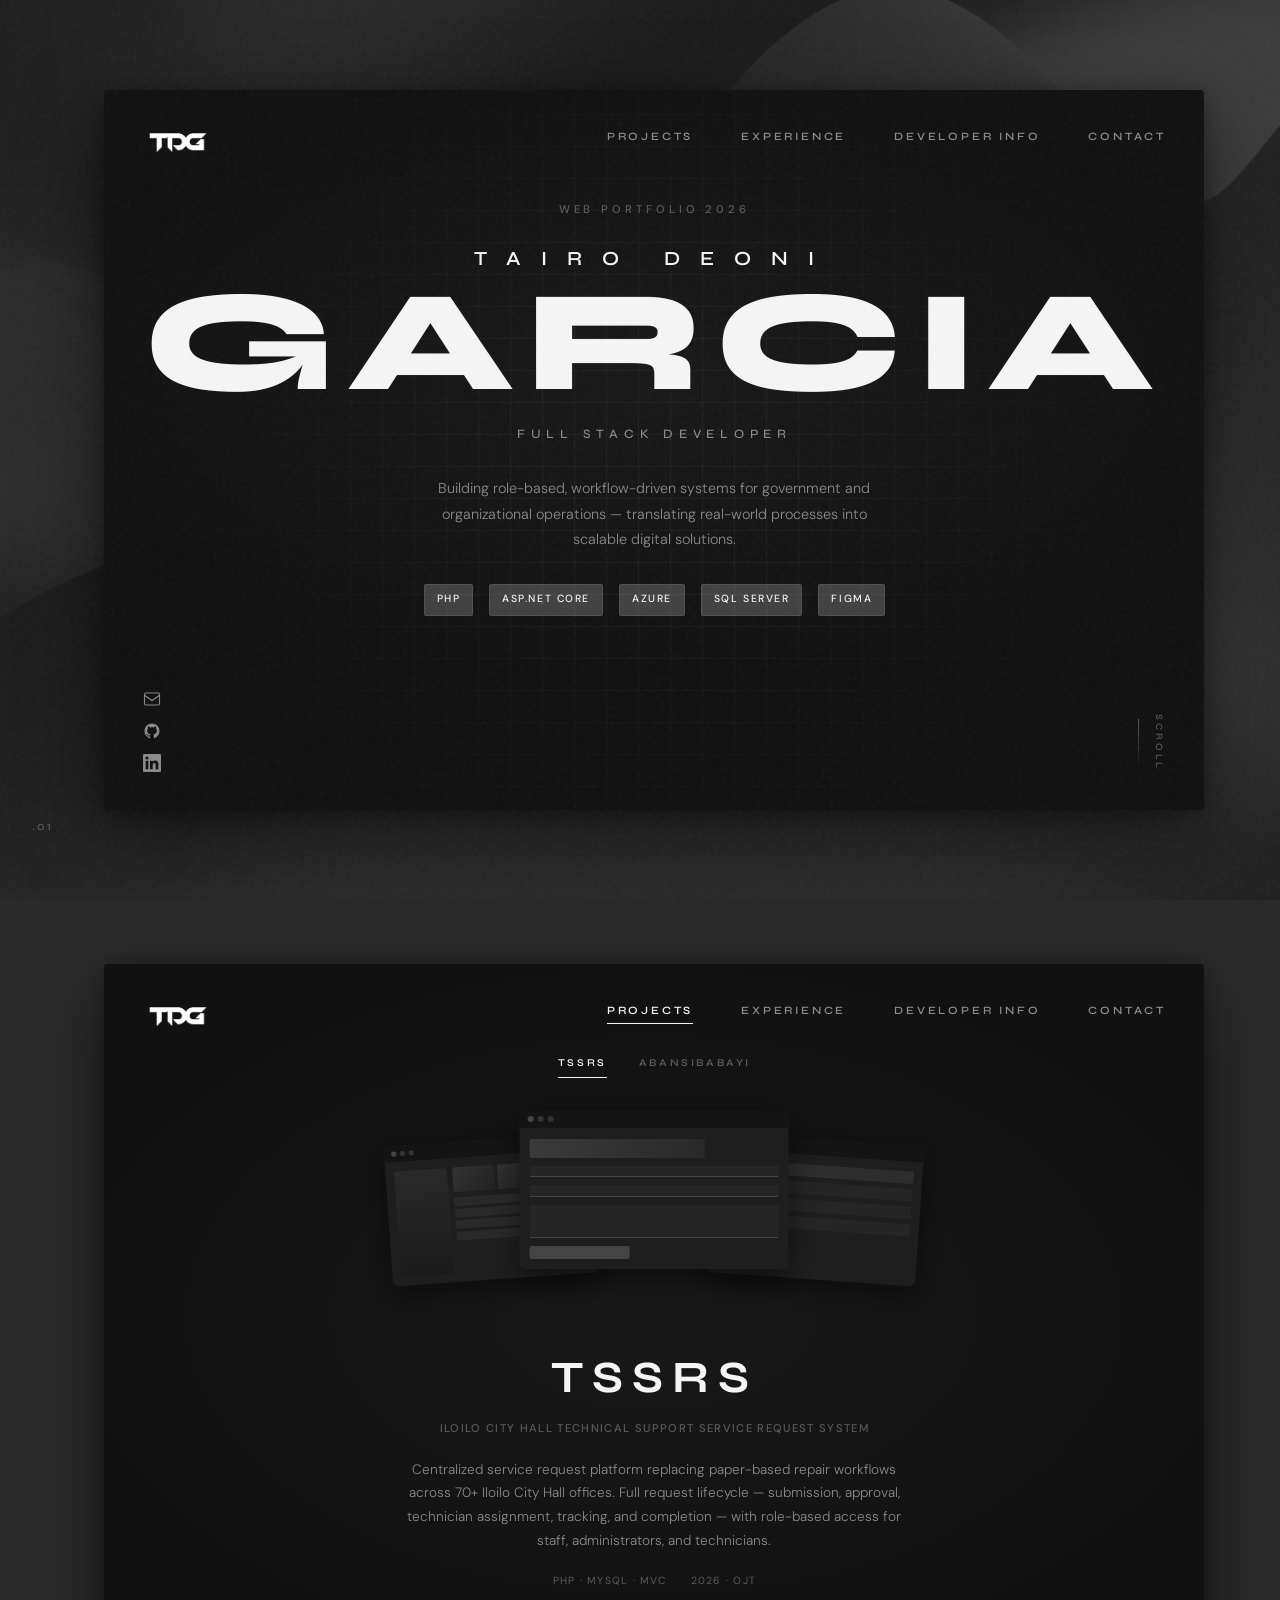
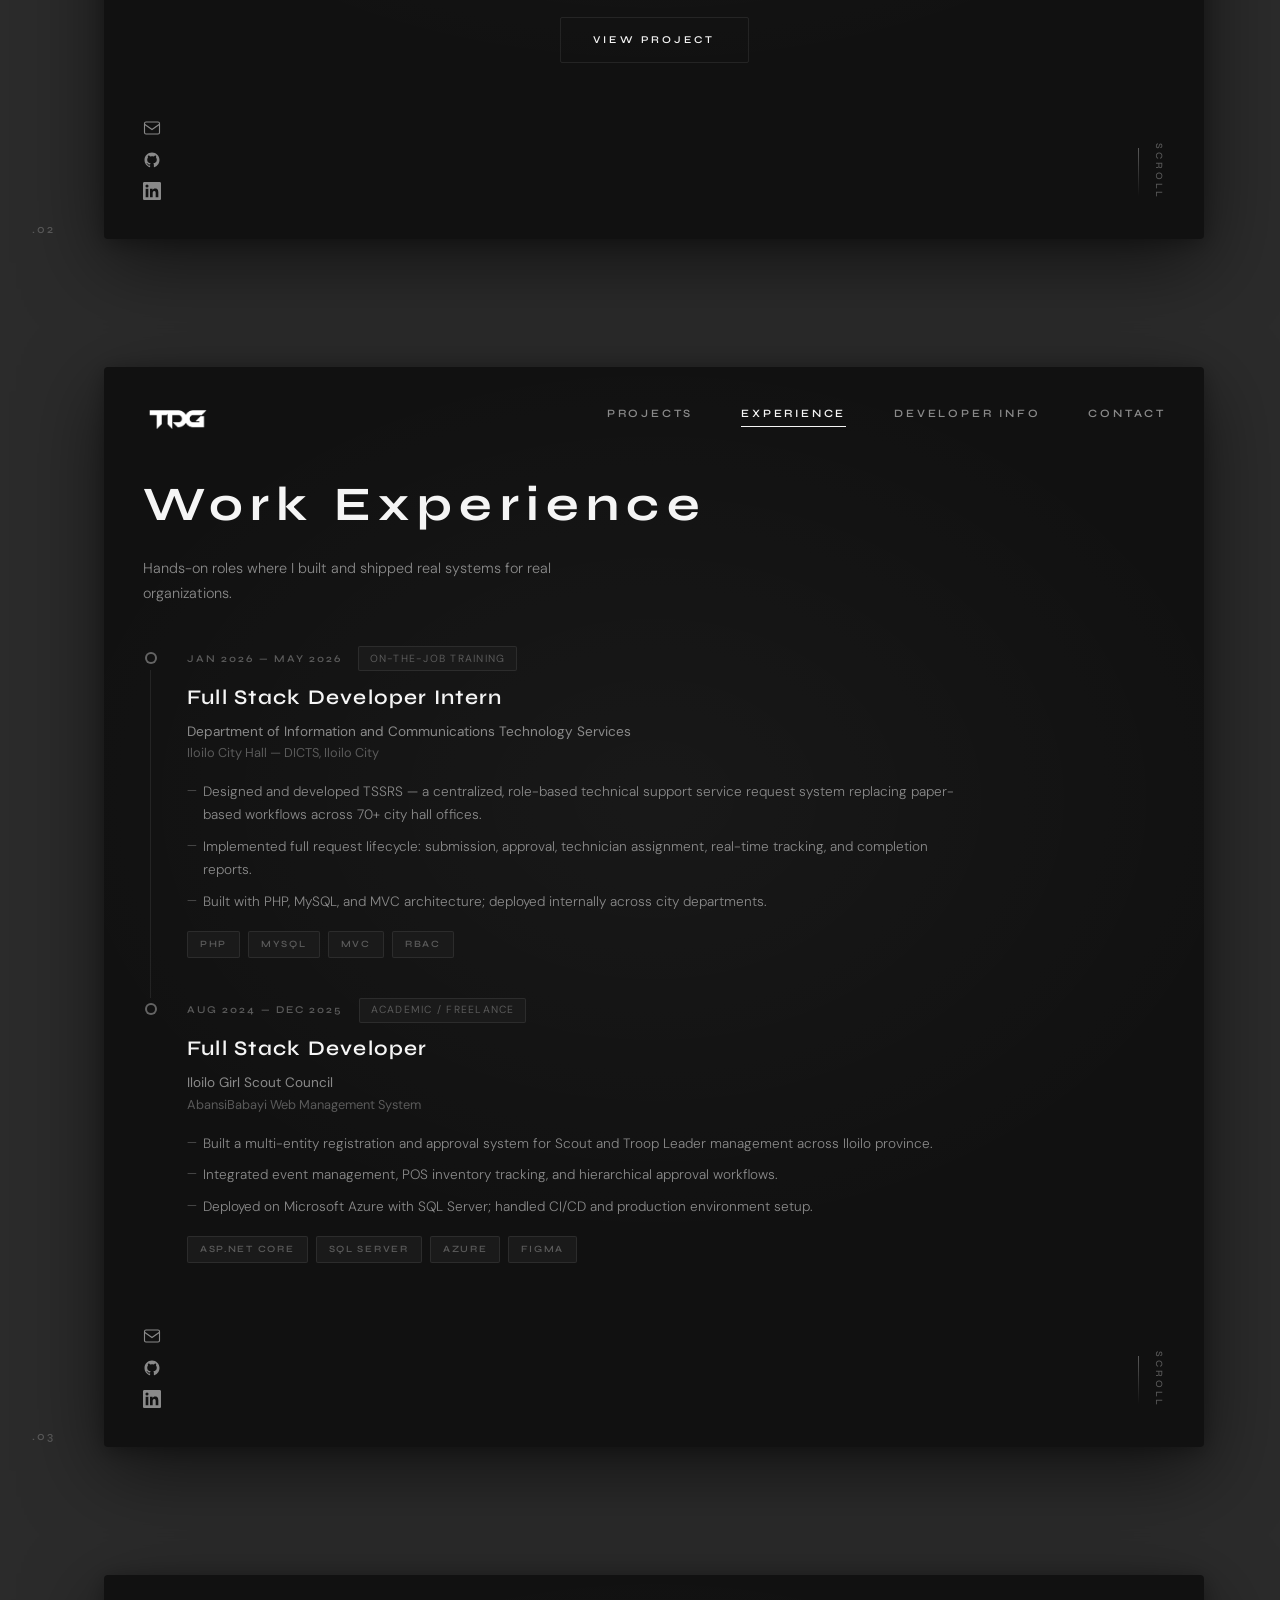
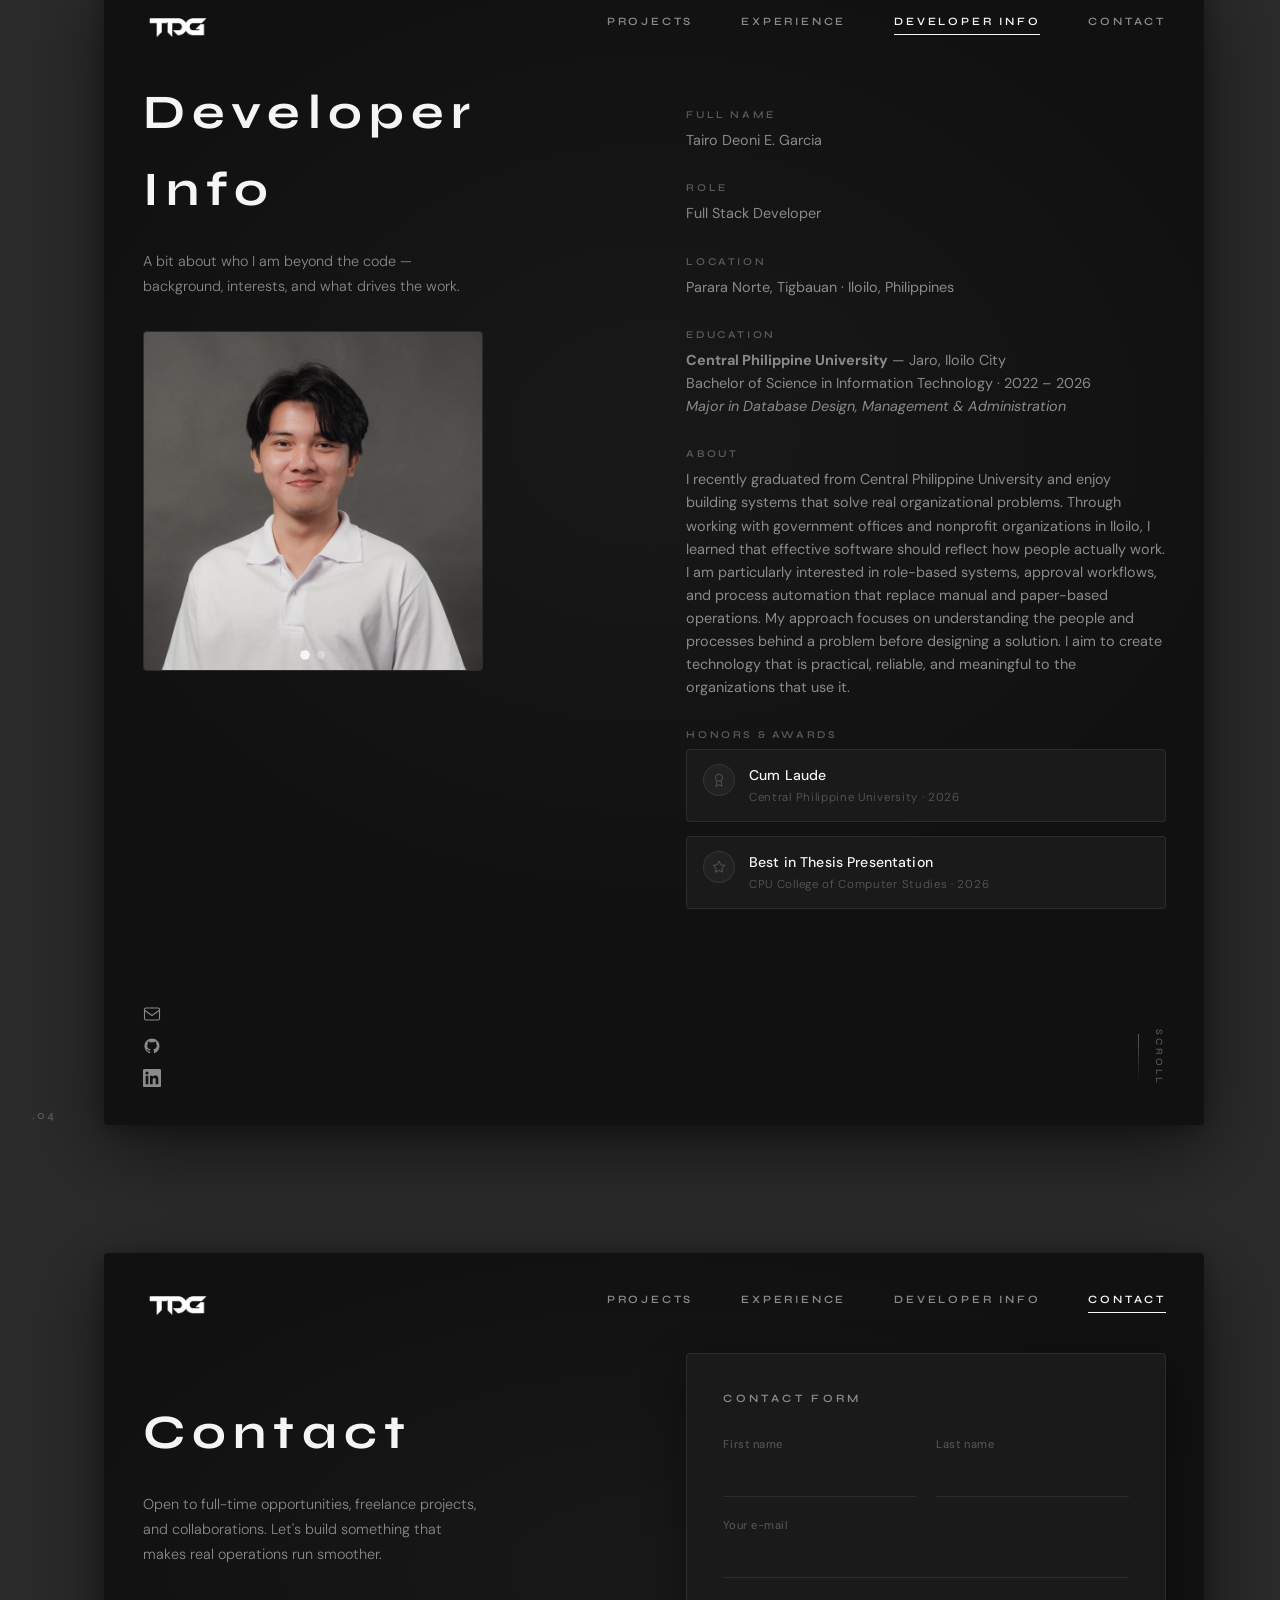
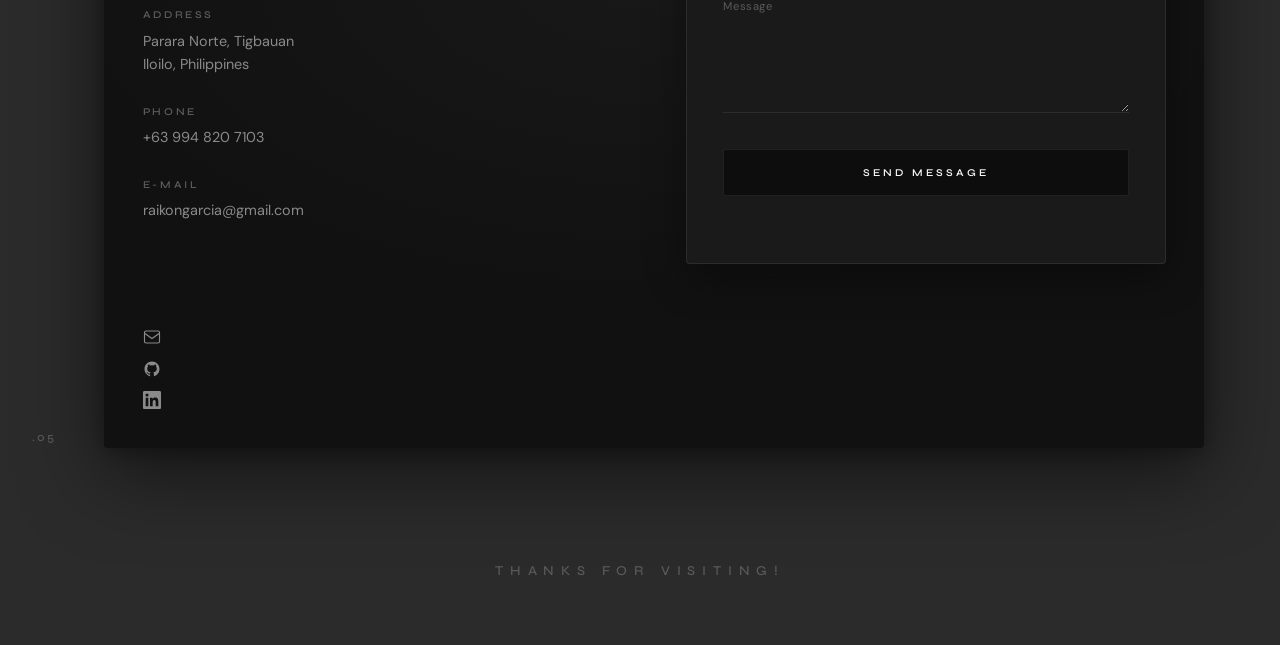
==== index.html @ ec1ca8a7 "Update 2" ====
<!DOCTYPE html>
<html lang="en">

<head>
  <meta charset="UTF-8">
  <meta name="viewport" content="width=device-width, initial-scale=1.0">
  <meta name="description"
    content="Tairo Deoni E. Garcia — Junior Full Stack Developer specializing in workflow-driven systems for government and organizational operations.">
  <title>Tairo Garcia — Web Portfolio</title>
  <link rel="preconnect" href="https://fonts.googleapis.com">
  <link rel="preconnect" href="https://fonts.gstatic.com" crossorigin>
  <link
    href="https://fonts.googleapis.com/css2?family=DM+Sans:ital,opsz,wght@0,9..40,300;0,9..40,400;0,9..40,500;1,9..40,400&family=Syne:wght@400;500;600;700;800&display=swap"
    rel="stylesheet">
  <link rel="stylesheet" href="css/style.css">
</head>

<body>
  <canvas style="
      --gradient-color-1:#1a1a1a;
      --gradient-color-2:#1e1e1e;
      --gradient-color-3:#2b2b2b;
      --gradient-color-4:#3c3c3c;
    " id="gradient-canvas" data-transition-in>
  </canvas>

  <div class="page-grain" aria-hidden="true"></div>

  <!-- Section .01 — Hero -->
  <section class="section-wrapper" id="hero" data-section="01">
    <span class="section-index">.01</span>
    <div class="card-panel">
      <header class="panel-header">
        <a href="#hero" class="logo" aria-label="Tairo Garcia home">
          <span class="logo-line"><img src="img/logo1.png" alt="TDG" /></span>
        </a>
        <nav class="panel-nav" aria-label="Primary">
          <a href="#projects">Projects</a>
          <a href="#experience">Experience</a>
          <a href="#developer-info">Developer Info</a>
          <a href="#contact">Contact</a>
        </nav>
      </header>

      <div class="hero-content">
        <p class="hero-eyebrow">Web Portfolio 2026</p>
        <span class="logo-line"> Tairo Deoni</span>
        <h1 class="hero-title">GARCIA</h1>
        <p class="hero-subtitle">Full Stack Developer</p>
        <p class="hero-description">
          Building role-based, workflow-driven systems for government and organizational operations —
          translating real-world processes into scalable digital solutions.
        </p>
        <div class="hero-skills" aria-label="Core technologies">
          <span>PHP</span>
          <span>ASP.NET Core</span>
          <span>Azure</span>
          <span>SQL Server</span>
          <span>Figma</span>
        </div>
      </div>

      <footer class="panel-footer">
        <div class="social-links" aria-label="Social links">
          <a href="mailto:raikongarcia@gmail.com" aria-label="Email">
            <svg viewBox="0 0 24 24" fill="none" stroke="currentColor" stroke-width="1.5">
              <rect x="2" y="4" width="20" height="16" rx="2" />
              <path d="M2 7l10 7 10-7" />
            </svg>
          </a>
          <a href="https://github.com" target="_blank" rel="noopener noreferrer" aria-label="GitHub">
            <svg viewBox="0 0 24 24" fill="currentColor">
              <path
                d="M12 2C6.477 2 2 6.484 2 12.021c0 4.428 2.865 8.184 6.839 9.504.5.092.682-.217.682-.483 0-.237-.008-.868-.013-1.703-2.782.605-3.369-1.343-3.369-1.343-.454-1.158-1.11-1.466-1.11-1.466-.908-.62.069-.608.069-.608 1.003.07 1.531 1.032 1.531 1.032.892 1.53 2.341 1.088 2.91.832.092-.647.35-1.088.636-1.338-2.22-.253-4.555-1.113-4.555-4.951 0-1.093.39-1.988 1.029-2.688-.103-.253-.446-1.272.098-2.65 0 0 .84-.27 2.75 1.026A9.564 9.564 0 0112 6.844c.85.004 1.705.115 2.504.337 1.909-1.296 2.747-1.027 2.747-1.027.546 1.379.202 2.398.1 2.651.64.7 1.028 1.595 1.028 2.688 0 3.848-2.339 4.695-4.566 4.943.359.309.678.92.678 1.855 0 1.338-.012 2.419-.012 2.747 0 .268.18.58.688.482A10.019 10.019 0 0022 12.021C22 6.484 17.522 2 12 2z" />
            </svg>
          </a>
          <a href="https://linkedin.com" target="_blank" rel="noopener noreferrer" aria-label="LinkedIn">
            <svg viewBox="0 0 24 24" fill="currentColor">
              <path
                d="M20.447 20.452h-3.554v-5.569c0-1.328-.027-3.037-1.852-3.037-1.853 0-2.136 1.445-2.136 2.939v5.667H9.351V9h3.414v1.561h.046c.477-.9 1.637-1.85 3.37-1.85 3.601 0 4.267 2.37 4.267 5.455v6.286zM5.337 7.433a2.062 2.062 0 01-2.063-2.065 2.064 2.064 0 114.127 0 2.065 2.065 0 01-2.063 2.065zm1.782 13.019H3.555V9h3.564v11.452zM22.225 0H1.771C.792 0 0 .774 0 1.729v20.542C0 23.227.792 24 1.771 24h20.451C23.2 24 24 23.227 24 22.271V1.729C24 .774 23.2 0 22.222 0h.003z" />
            </svg>
          </a>
        </div>
        <a href="#projects" class="scroll-indicator" aria-label="Scroll to projects">
          <span class="scroll-line"></span>
          <span class="scroll-text">Scroll</span>
        </a>
      </footer>
    </div>
  </section>

  <!-- Section .02 — Projects -->
  <section class="section-wrapper" id="projects" data-section="02">
    <span class="section-index">.02</span>
    <div class="card-panel">
      <header class="panel-header">
        <a href="#hero" class="logo" aria-label="Tairo Garcia home">
          <span class="logo-line"><img src="img/logo1.png" alt="TDG" /></span>
        </a>
        <nav class="panel-nav" aria-label="Primary">
          <a href="#projects" class="active">Projects</a>
          <a href="#experience">Experience</a>
          <a href="#developer-info">Developer Info</a>
          <a href="#contact">Contact</a>
        </nav>
      </header>

      <div class="projects-content">
        <div class="project-tabs" role="tablist" aria-label="Featured projects">
          <button class="project-tab active" role="tab" aria-selected="true" aria-controls="project-tssrs"
            id="tab-tssrs" data-project="tssrs">TSSRS</button>
          <button class="project-tab" role="tab" aria-selected="false" aria-controls="project-abansi" id="tab-abansi"
            data-project="abansi">AbansiBabayi</button>
        </div>

        <!-- TSSRS Project -->
        <article class="project-showcase active" id="project-tssrs" role="tabpanel" aria-labelledby="tab-tssrs">
          <div class="project-mockups" aria-hidden="true">
            <div class="mockup mockup--left">
              <div class="mockup-chrome">
                <span></span><span></span><span></span>
              </div>
              <div class="mockup-body mockup-dashboard">
                <div class="mock-sidebar"></div>
                <div class="mock-main">
                  <div class="mock-stat-row">
                    <div class="mock-stat"></div>
                    <div class="mock-stat"></div>
                    <div class="mock-stat"></div>
                  </div>
                  <div class="mock-table">
                    <div class="mock-row"></div>
                    <div class="mock-row"></div>
                    <div class="mock-row"></div>
                    <div class="mock-row"></div>
                  </div>
                </div>
              </div>
            </div>
            <div class="mockup mockup--center">
              <div class="mockup-chrome">
                <span></span><span></span><span></span>
              </div>
              <div class="mockup-body mockup-form">
                <div class="mock-form-header"></div>
                <div class="mock-form-field"></div>
                <div class="mock-form-field"></div>
                <div class="mock-form-field wide"></div>
                <div class="mock-form-btn"></div>
              </div>
            </div>
            <div class="mockup mockup--right">
              <div class="mockup-chrome">
                <span></span><span></span><span></span>
              </div>
              <div class="mockup-body mockup-tracker">
                <div class="mock-track-item active"></div>
                <div class="mock-track-item"></div>
                <div class="mock-track-item"></div>
                <div class="mock-track-item"></div>
              </div>
            </div>
          </div>

          <h2 class="project-title">TSSRS</h2>
          <p class="project-tagline">Iloilo City Hall Technical Support Service Request System</p>
          <p class="project-description">
            Centralized service request platform replacing paper-based repair workflows across 70+ Iloilo City Hall
            offices.
            Full request lifecycle — submission, approval, technician assignment, tracking, and completion —
            with role-based access for staff, administrators, and technicians.
          </p>
          <div class="project-meta">
            <span>PHP · MySQL · MVC</span>
            <span>2026 · OJT</span>
          </div>
          <a href="../TSSRS-Web-System-Native" class="btn-outline" target="_blank" rel="noopener noreferrer">View
            Project</a>
        </article>

        <!-- AbansiBabayi Project -->
        <article class="project-showcase" id="project-abansi" role="tabpanel" aria-labelledby="tab-abansi" hidden>
          <div class="project-mockups" aria-hidden="true">
            <div class="mockup mockup--left">
              <div class="mockup-chrome">
                <span></span><span></span><span></span>
              </div>
              <div class="mockup-body mockup-events">
                <div class="mock-event-card"></div>
                <div class="mock-event-card"></div>
                <div class="mock-event-card short"></div>
              </div>
            </div>
            <div class="mockup mockup--center">
              <div class="mockup-chrome">
                <span></span><span></span><span></span>
              </div>
              <div class="mockup-body mockup-pos">
                <div class="mock-pos-grid">
                  <div class="mock-pos-item"></div>
                  <div class="mock-pos-item"></div>
                  <div class="mock-pos-item"></div>
                  <div class="mock-pos-item"></div>
                </div>
                <div class="mock-pos-total"></div>
              </div>
            </div>
            <div class="mockup mockup--right">
              <div class="mockup-chrome">
                <span></span><span></span><span></span>
              </div>
              <div class="mockup-body mockup-members">
                <div class="mock-member"></div>
                <div class="mock-member"></div>
                <div class="mock-member"></div>
              </div>
            </div>
          </div>

          <h2 class="project-title">AbansiBabayi</h2>
          <p class="project-tagline">Web-Based Management System for Iloilo Girl Scout Council</p>
          <p class="project-description">
            Multi-entity registration and approval ecosystem for Scouts and Troop Leaders.
            Event management, POS inventory tracking, and hierarchical approval workflows —
            deployed on Microsoft Azure for organization-wide scale.
          </p>
          <div class="project-meta">
            <span>ASP.NET Core · SQL Server · Azure</span>
            <span>2025</span>
          </div>
          <button class="btn-outline" disabled title="Private deployment">View Project</button>
        </article>
      </div>

      <footer class="panel-footer">
        <div class="social-links" aria-label="Social links">
          <a href="mailto:raikongarcia@gmail.com" aria-label="Email">
            <svg viewBox="0 0 24 24" fill="none" stroke="currentColor" stroke-width="1.5">
              <rect x="2" y="4" width="20" height="16" rx="2" />
              <path d="M2 7l10 7 10-7" />
            </svg>
          </a>
          <a href="https://github.com" target="_blank" rel="noopener noreferrer" aria-label="GitHub">
            <svg viewBox="0 0 24 24" fill="currentColor">
              <path
                d="M12 2C6.477 2 2 6.484 2 12.021c0 4.428 2.865 8.184 6.839 9.504.5.092.682-.217.682-.483 0-.237-.008-.868-.013-1.703-2.782.605-3.369-1.343-3.369-1.343-.454-1.158-1.11-1.466-1.11-1.466-.908-.62.069-.608.069-.608 1.003.07 1.531 1.032 1.531 1.032.892 1.53 2.341 1.088 2.91.832.092-.647.35-1.088.636-1.338-2.22-.253-4.555-1.113-4.555-4.951 0-1.093.39-1.988 1.029-2.688-.103-.253-.446-1.272.098-2.65 0 0 .84-.27 2.75 1.026A9.564 9.564 0 0112 6.844c.85.004 1.705.115 2.504.337 1.909-1.296 2.747-1.027 2.747-1.027.546 1.379.202 2.398.1 2.651.64.7 1.028 1.595 1.028 2.688 0 3.848-2.339 4.695-4.566 4.943.359.309.678.92.678 1.855 0 1.338-.012 2.419-.012 2.747 0 .268.18.58.688.482A10.019 10.019 0 0022 12.021C22 6.484 17.522 2 12 2z" />
            </svg>
          </a>
          <a href="https://linkedin.com" target="_blank" rel="noopener noreferrer" aria-label="LinkedIn">
            <svg viewBox="0 0 24 24" fill="currentColor">
              <path
                d="M20.447 20.452h-3.554v-5.569c0-1.328-.027-3.037-1.852-3.037-1.853 0-2.136 1.445-2.136 2.939v5.667H9.351V9h3.414v1.561h.046c.477-.9 1.637-1.85 3.37-1.85 3.601 0 4.267 2.37 4.267 5.455v6.286zM5.337 7.433a2.062 2.062 0 01-2.063-2.065 2.064 2.064 0 114.127 0 2.065 2.065 0 01-2.063 2.065zm1.782 13.019H3.555V9h3.564v11.452zM22.225 0H1.771C.792 0 0 .774 0 1.729v20.542C0 23.227.792 24 1.771 24h20.451C23.2 24 24 23.227 24 22.271V1.729C24 .774 23.2 0 22.222 0h.003z" />
            </svg>
          </a>
        </div>
        <a href="#experience" class="scroll-indicator" aria-label="Scroll to experience">
          <span class="scroll-line"></span>
          <span class="scroll-text">Scroll</span>
        </a>
      </footer>
    </div>
  </section>

  <!-- Section .03 — Work Experience -->
  <section class="section-wrapper" id="experience" data-section="03">
    <span class="section-index">.03</span>
    <div class="card-panel card-panel--experience">
      <header class="panel-header">
        <a href="#hero" class="logo" aria-label="Tairo Garcia home">
          <span class="logo-line"><img src="img/logo1.png" alt="TDG" /></span>
        </a>
        <nav class="panel-nav" aria-label="Primary">
          <a href="#projects">Projects</a>
          <a href="#experience" class="active">Experience</a>
          <a href="#developer-info">Developer Info</a>
          <a href="#contact">Contact</a>
        </nav>
      </header>

      <div class="experience-content">
        <div class="experience-header">
          <h2 class="experience-heading">Work Experience</h2>
          <p class="experience-intro">
            Hands-on roles where I built and shipped real systems for real organizations.
          </p>
        </div>

        <ol class="experience-timeline">

          <li class="exp-item">
            <div class="exp-marker">
              <span class="exp-dot"></span>
              <span class="exp-line"></span>
            </div>
            <div class="exp-body">
              <div class="exp-meta">
                <span class="exp-period">Jan 2026 — May 2026</span>
                <span class="exp-type">On-the-Job Training</span>
              </div>
              <h3 class="exp-role">Full Stack Developer Intern</h3>
              <p class="exp-org">Department of Information and Communications Technology Services<br><em>Iloilo City
                  Hall — DICTS, Iloilo City</em></p>
              <ul class="exp-highlights">
                <li>Designed and developed TSSRS — a centralized, role-based technical support service request system
                  replacing paper-based workflows across 70+ city hall offices.</li>
                <li>Implemented full request lifecycle: submission, approval, technician assignment, real-time tracking,
                  and completion reports.</li>
                <li>Built with PHP, MySQL, and MVC architecture; deployed internally across city departments.</li>
              </ul>
              <div class="exp-tags">
                <span>PHP</span><span>MySQL</span><span>MVC</span><span>RBAC</span>
              </div>
            </div>
          </li>

          <li class="exp-item">
            <div class="exp-marker">
              <span class="exp-dot"></span>
            </div>
            <div class="exp-body">
              <div class="exp-meta">
                <span class="exp-period">Aug 2024 — Dec 2025</span>
                <span class="exp-type">Academic / Freelance</span>
              </div>
              <h3 class="exp-role">Full Stack Developer</h3>
              <p class="exp-org">Iloilo Girl Scout Council<br><em>AbansiBabayi Web Management System</em></p>
              <ul class="exp-highlights">
                <li>Built a multi-entity registration and approval system for Scout and Troop Leader management across
                  Iloilo province.</li>
                <li>Integrated event management, POS inventory tracking, and hierarchical approval workflows.</li>
                <li>Deployed on Microsoft Azure with SQL Server; handled CI/CD and production environment setup.</li>
              </ul>
              <div class="exp-tags">
                <span>ASP.NET Core</span><span>SQL Server</span><span>Azure</span><span>Figma</span>
              </div>
            </div>
          </li>

        </ol>
      </div>

      <footer class="panel-footer">
        <div class="social-links" aria-label="Social links">
          <a href="mailto:raikongarcia@gmail.com" aria-label="Email">
            <svg viewBox="0 0 24 24" fill="none" stroke="currentColor" stroke-width="1.5">
              <rect x="2" y="4" width="20" height="16" rx="2" />
              <path d="M2 7l10 7 10-7" />
            </svg>
          </a>
          <a href="https://github.com" target="_blank" rel="noopener noreferrer" aria-label="GitHub">
            <svg viewBox="0 0 24 24" fill="currentColor">
              <path
                d="M12 2C6.477 2 2 6.484 2 12.021c0 4.428 2.865 8.184 6.839 9.504.5.092.682-.217.682-.483 0-.237-.008-.868-.013-1.703-2.782.605-3.369-1.343-3.369-1.343-.454-1.158-1.11-1.466-1.11-1.466-.908-.62.069-.608.069-.608 1.003.07 1.531 1.032 1.531 1.032.892 1.53 2.341 1.088 2.91.832.092-.647.35-1.088.636-1.338-2.22-.253-4.555-1.113-4.555-4.951 0-1.093.39-1.988 1.029-2.688-.103-.253-.446-1.272.098-2.65 0 0 .84-.27 2.75 1.026A9.564 9.564 0 0112 6.844c.85.004 1.705.115 2.504.337 1.909-1.296 2.747-1.027 2.747-1.027.546 1.379.202 2.398.1 2.651.64.7 1.028 1.595 1.028 2.688 0 3.848-2.339 4.695-4.566 4.943.359.309.678.92.678 1.855 0 1.338-.012 2.419-.012 2.747 0 .268.18.58.688.482A10.019 10.019 0 0022 12.021C22 6.484 17.522 2 12 2z" />
            </svg>
          </a>
          <a href="https://linkedin.com" target="_blank" rel="noopener noreferrer" aria-label="LinkedIn">
            <svg viewBox="0 0 24 24" fill="currentColor">
              <path
                d="M20.447 20.452h-3.554v-5.569c0-1.328-.027-3.037-1.852-3.037-1.853 0-2.136 1.445-2.136 2.939v5.667H9.351V9h3.414v1.561h.046c.477-.9 1.637-1.85 3.37-1.85 3.601 0 4.267 2.37 4.267 5.455v6.286zM5.337 7.433a2.062 2.062 0 01-2.063-2.065 2.064 2.064 0 114.127 0 2.065 2.065 0 01-2.063 2.065zm1.782 13.019H3.555V9h3.564v11.452zM22.225 0H1.771C.792 0 0 .774 0 1.729v20.542C0 23.227.792 24 1.771 24h20.451C23.2 24 24 23.227 24 22.271V1.729C24 .774 23.2 0 22.222 0h.003z" />
            </svg>
          </a>
        </div>
        <a href="#developer-info" class="scroll-indicator" aria-label="Scroll to developer info">
          <span class="scroll-line"></span>
          <span class="scroll-text">Scroll</span>
        </a>
      </footer>
    </div>
  </section>

  <!-- Section .04 — Developer Info -->
  <section class="section-wrapper" id="developer-info" data-section="04">
    <span class="section-index">.04</span>
    <div class="card-panel card-panel--developer">
      <header class="panel-header">
        <a href="#hero" class="logo" aria-label="Tairo Garcia home">
          <span class="logo-line"><img src="img/logo1.png" alt="TDG" /></span>
        </a>
        <nav class="panel-nav" aria-label="Primary">
          <a href="#projects">Projects</a>
          <a href="#experience">Experience</a>
          <a href="#developer-info" class="active">Developer Info</a>
          <a href="#contact">Contact</a>
        </nav>
      </header>

      <div class="developer-content">
        <div class="developer-profile">
          <h2 class="developer-heading">Developer Info</h2>
          <p class="developer-intro">
            A bit about who I am beyond the code — background, interests, and what drives the work.
          </p>

          <div class="developer-image-container">
            <button class="slider-btn slider-btn--left" id="prevDevPhoto" aria-label="Previous photo">
              <svg viewBox="0 0 24 24" fill="none" stroke="currentColor" stroke-width="2" stroke-linecap="round"
                stroke-linejoin="round">
                <polyline points="15 18 9 12 15 6"></polyline>
              </svg>
            </button>
            <div class="developer-image">
              <img src="img/image1.jpg" alt="Tairo Garcia — Full Stack Developer (Photo 1)" class="slider-image active"
                loading="lazy">
              <img src="img/image2.jpg" alt="Tairo Garcia — Full Stack Developer (Photo 2)" class="slider-image"
                loading="lazy">
            </div>
            <button class="slider-btn slider-btn--right" id="nextDevPhoto" aria-label="Next photo">
              <svg viewBox="0 0 24 24" fill="none" stroke="currentColor" stroke-width="2" stroke-linecap="round"
                stroke-linejoin="round">
                <polyline points="9 18 15 12 9 6"></polyline>
              </svg>
            </button>
            <div class="slider-dots" id="devPhotoDots">
              <button class="slider-dot active" data-slide="0" aria-label="Photo 1"></button>
              <button class="slider-dot" data-slide="1" aria-label="Photo 2"></button>
            </div>
          </div>
        </div>

        <div class="developer-details-column">
          <dl class="developer-details">
            <div class="developer-item">
              <dt>Full Name</dt>
              <dd>Tairo Deoni E. Garcia</dd>
            </div>
            <div class="developer-item">
              <dt>Role</dt>
              <dd>Full Stack Developer</dd>
            </div>
            <div class="developer-item">
              <dt>Location</dt>
              <dd>Parara Norte, Tigbauan · Iloilo, Philippines</dd>
            </div>
            <div class="developer-item">
              <dt>Education</dt>
              <dd>
                <strong>Central Philippine University</strong> — Jaro, Iloilo City<br>
                Bachelor of Science in Information Technology · 2022 – 2026<br>
                <em>Major in Database Design, Management & Administration</em>
              </dd>
            </div>
            <div class="developer-item">
              <dt>About</dt>
              <dd>
                I recently graduated from Central Philippine University and enjoy building systems that solve real
                organizational problems. Through working with government offices and nonprofit organizations in Iloilo,
                I learned that effective software should reflect how people actually work. I am particularly interested
                in role-based systems, approval workflows, and process automation that replace manual and paper-based
                operations. My approach focuses on understanding the people and processes behind a problem before
                designing a solution. I aim to create technology that is practical, reliable, and meaningful to the
                organizations that use it.
              </dd>
            </div>
            <div class="developer-item">
              <dt>Honors &amp; Awards</dt>
              <dd>
                <ul class="awards-list">
                  <li class="award-item">
                    <span class="award-icon" aria-hidden="true">
                      <svg viewBox="0 0 24 24" fill="none" stroke="currentColor" stroke-width="1.5">
                        <circle cx="12" cy="8" r="6" />
                        <path d="M8.21 13.89 7 23l5-3 5 3-1.21-9.12" />
                      </svg>
                    </span>
                    <span class="award-body">
                      <strong>Cum Laude</strong>
                      <em>Central Philippine University · 2026</em>
                    </span>
                  </li>
                  <li class="award-item">
                    <span class="award-icon" aria-hidden="true">
                      <svg viewBox="0 0 24 24" fill="none" stroke="currentColor" stroke-width="1.5">
                        <path
                          d="M12 2l3.09 6.26L22 9.27l-5 4.87 1.18 6.88L12 17.77l-6.18 3.25L7 14.14 2 9.27l6.91-1.01L12 2z" />
                      </svg>
                    </span>
                    <span class="award-body">
                      <strong>Best in Thesis Presentation</strong>
                      <em>CPU College of Computer Studies · 2026</em>
                    </span>
                  </li>
                </ul>
              </dd>
            </div>
          </dl>
        </div>
      </div>

      <footer class="panel-footer">
        <div class="social-links" aria-label="Social links">
          <a href="mailto:raikongarcia@gmail.com" aria-label="Email">
            <svg viewBox="0 0 24 24" fill="none" stroke="currentColor" stroke-width="1.5">
              <rect x="2" y="4" width="20" height="16" rx="2" />
              <path d="M2 7l10 7 10-7" />
            </svg>
          </a>
          <a href="https://github.com" target="_blank" rel="noopener noreferrer" aria-label="GitHub">
            <svg viewBox="0 0 24 24" fill="currentColor">
              <path
                d="M12 2C6.477 2 2 6.484 2 12.021c0 4.428 2.865 8.184 6.839 9.504.5.092.682-.217.682-.483 0-.237-.008-.868-.013-1.703-2.782.605-3.369-1.343-3.369-1.343-.454-1.158-1.11-1.466-1.11-1.466-.908-.62.069-.608.069-.608 1.003.07 1.531 1.032 1.531 1.032.892 1.53 2.341 1.088 2.91.832.092-.647.35-1.088.636-1.338-2.22-.253-4.555-1.113-4.555-4.951 0-1.093.39-1.988 1.029-2.688-.103-.253-.446-1.272.098-2.65 0 0 .84-.27 2.75 1.026A9.564 9.564 0 0112 6.844c.85.004 1.705.115 2.504.337 1.909-1.296 2.747-1.027 2.747-1.027.546 1.379.202 2.398.1 2.651.64.7 1.028 1.595 1.028 2.688 0 3.848-2.339 4.695-4.566 4.943.359.309.678.92.678 1.855 0 1.338-.012 2.419-.012 2.747 0 .268.18.58.688.482A10.019 10.019 0 0022 12.021C22 6.484 17.522 2 12 2z" />
            </svg>
          </a>
          <a href="https://linkedin.com" target="_blank" rel="noopener noreferrer" aria-label="LinkedIn">
            <svg viewBox="0 0 24 24" fill="currentColor">
              <path
                d="M20.447 20.452h-3.554v-5.569c0-1.328-.027-3.037-1.852-3.037-1.853 0-2.136 1.445-2.136 2.939v5.667H9.351V9h3.414v1.561h.046c.477-.9 1.637-1.85 3.37-1.85 3.601 0 4.267 2.37 4.267 5.455v6.286zM5.337 7.433a2.062 2.062 0 01-2.063-2.065 2.064 2.064 0 114.127 0 2.065 2.065 0 01-2.063 2.065zm1.782 13.019H3.555V9h3.564v11.452zM22.225 0H1.771C.792 0 0 .774 0 1.729v20.542C0 23.227.792 24 1.771 24h20.451C23.2 24 24 23.227 24 22.271V1.729C24 .774 23.2 0 22.222 0h.003z" />
            </svg>
          </a>
        </div>
        <a href="#contact" class="scroll-indicator" aria-label="Scroll to contact">
          <span class="scroll-line"></span>
          <span class="scroll-text">Scroll</span>
        </a>
      </footer>
    </div>
  </section>

  <!-- Section .05 — Contact -->
  <section class="section-wrapper" id="contact" data-section="05">
    <span class="section-index">.05</span>
    <div class="card-panel card-panel--contact">
      <header class="panel-header">
        <a href="#hero" class="logo" aria-label="Tairo Garcia home">
          <span class="logo-line"><img src="img/logo1.png" alt="TDG" /></span>
        </a>
        <nav class="panel-nav" aria-label="Primary">
          <a href="#projects">Projects</a>
          <a href="#experience">Experience</a>
          <a href="#developer-info">Developer Info</a>
          <a href="#contact" class="active">Contact</a>
        </nav>
      </header>

      <div class="contact-content">
        <div class="contact-info">
          <h2 class="contact-heading">Contact</h2>
          <p class="contact-intro">
            Open to full-time opportunities, freelance projects, and collaborations.
            Let's build something that makes real operations run smoother.
          </p>
          <dl class="contact-details">
            <div class="contact-item">
              <dt>Address</dt>
              <dd>Parara Norte, Tigbauan<br>Iloilo, Philippines</dd>
            </div>
            <div class="contact-item">
              <dt>Phone</dt>
              <dd><a href="tel:+639948207103">+63 994 820 7103</a></dd>
            </div>
            <div class="contact-item">
              <dt>E-mail</dt>
              <dd><a href="mailto:raikongarcia@gmail.com">raikongarcia@gmail.com</a></dd>
            </div>
          </dl>
        </div>

        <div class="contact-form-card">
          <h3 class="form-heading">Contact Form</h3>
          <form id="contactForm" novalidate>
            <div class="form-row">
              <div class="form-group">
                <label for="firstName">First name</label>
                <input type="text" id="firstName" name="firstName" autocomplete="given-name" required>
              </div>
              <div class="form-group">
                <label for="lastName">Last name</label>
                <input type="text" id="lastName" name="lastName" autocomplete="family-name" required>
              </div>
            </div>
            <div class="form-group">
              <label for="email">Your e-mail</label>
              <input type="email" id="email" name="email" autocomplete="email" required>
            </div>
            <div class="form-group">
              <label for="message">Message</label>
              <textarea id="message" name="message" rows="4" required></textarea>
            </div>
            <button type="submit" class="btn-submit">Send Message</button>
            <p class="form-status" id="formStatus" role="status" aria-live="polite"></p>
          </form>
        </div>
      </div>

      <footer class="panel-footer">
        <div class="social-links" aria-label="Social links">
          <a href="mailto:raikongarcia@gmail.com" aria-label="Email">
            <svg viewBox="0 0 24 24" fill="none" stroke="currentColor" stroke-width="1.5">
              <rect x="2" y="4" width="20" height="16" rx="2" />
              <path d="M2 7l10 7 10-7" />
            </svg>
          </a>
          <a href="https://github.com" target="_blank" rel="noopener noreferrer" aria-label="GitHub">
            <svg viewBox="0 0 24 24" fill="currentColor">
              <path
                d="M12 2C6.477 2 2 6.484 2 12.021c0 4.428 2.865 8.184 6.839 9.504.5.092.682-.217.682-.483 0-.237-.008-.868-.013-1.703-2.782.605-3.369-1.343-3.369-1.343-.454-1.158-1.11-1.466-1.11-1.466-.908-.62.069-.608.069-.608 1.003.07 1.531 1.032 1.531 1.032.892 1.53 2.341 1.088 2.91.832.092-.647.35-1.088.636-1.338-2.22-.253-4.555-1.113-4.555-4.951 0-1.093.39-1.988 1.029-2.688-.103-.253-.446-1.272.098-2.65 0 0 .84-.27 2.75 1.026A9.564 9.564 0 0112 6.844c.85.004 1.705.115 2.504.337 1.909-1.296 2.747-1.027 2.747-1.027.546 1.379.202 2.398.1 2.651.64.7 1.028 1.595 1.028 2.688 0 3.848-2.339 4.695-4.566 4.943.359.309.678.92.678 1.855 0 1.338-.012 2.419-.012 2.747 0 .268.18.58.688.482A10.019 10.019 0 0022 12.021C22 6.484 17.522 2 12 2z" />
            </svg>
          </a>
          <a href="https://linkedin.com" target="_blank" rel="noopener noreferrer" aria-label="LinkedIn">
            <svg viewBox="0 0 24 24" fill="currentColor">
              <path
                d="M20.447 20.452h-3.554v-5.569c0-1.328-.027-3.037-1.852-3.037-1.853 0-2.136 1.445-2.136 2.939v5.667H9.351V9h3.414v1.561h.046c.477-.9 1.637-1.85 3.37-1.85 3.601 0 4.267 2.37 4.267 5.455v6.286zM5.337 7.433a2.062 2.062 0 01-2.063-2.065 2.064 2.064 0 114.127 0 2.065 2.065 0 01-2.063 2.065zm1.782 13.019H3.555V9h3.564v11.452zM22.225 0H1.771C.792 0 0 .774 0 1.729v20.542C0 23.227.792 24 1.771 24h20.451C23.2 24 24 23.227 24 22.271V1.729C24 .774 23.2 0 22.222 0h.003z" />
            </svg>
          </a>
        </div>
      </footer>
    </div>
  </section>

  <footer class="page-footer">
    <p>Thanks for visiting!</p>
  </footer>

  <style>
    #gradient-canvas {
      position: fixed;
      top: 0;
      left: 0;
      width: 100%;
      height: 100%;
      z-index: 0;
      pointer-events: none;
    }
  </style>
  <script src="js/minigl.js"></script>
  <script>
    const gradient = new Gradient();
    gradient.initGradient('#gradient-canvas');
  </script>
  <script src="js/main.js"></script>
</body>

</html>
---- css/style.css ----
/* ============================================
   Tairo Garcia Portfolio — Dark Minimal Theme
   ============================================ */

:root {
  --bg-outer: #2b2b2b;
  --bg-card: #111111;
  --bg-elevated: #1a1a1a;
  --bg-input: #0d0d0d;
  --text-primary: #f5f5f5;
  --text-secondary: #8a8a8a;
  --text-muted: #5a5a5a;
  --border-subtle: rgba(255, 255, 255, 0.08);
  --border-focus: rgba(255, 255, 255, 0.35);
  --shadow-card: 0 24px 80px rgba(0, 0, 0, 0.55), 0 4px 20px rgba(0, 0, 0, 0.3);
  --shadow-form: 0 12px 40px rgba(0, 0, 0, 0.4);
  --font-display: 'Syne', sans-serif;
  --font-body: 'DM Sans', sans-serif;
  --ease-out: cubic-bezier(0.22, 1, 0.36, 1);
  --section-gap: clamp(2rem, 5vw, 4rem);
  --card-radius: 4px;
  --transition: 0.35s var(--ease-out);
}

*,
*::before,
*::after {
  box-sizing: border-box;
  margin: 0;
  padding: 0;
}

html {
  scroll-behavior: smooth;
  font-size: 16px;
}

body {
  font-family: var(--font-body);
  background: var(--bg-outer);
  color: var(--text-primary);
  line-height: 1.6;
  overflow-x: hidden;
  -webkit-font-smoothing: antialiased;
}

#gradient-canvas {
  position: fixed;
  top: 0;
  left: 0;
  width: 100vw;
  height: 100dvh;
  pointer-events: none;
  z-index: 999;
  background: lightgrey;
}

a {
  color: inherit;
  text-decoration: none;
}

button {
  font-family: inherit;
  cursor: pointer;
  border: none;
  background: none;
}

img,
svg {
  display: block;
  max-width: 100%;
}

/* Grain overlay */
.page-grain {
  position: fixed;
  inset: 0;
  pointer-events: none;
  z-index: 9999;
  opacity: 0.035;
  background-image: url("data:image/svg+xml,%3Csvg viewBox='0 0 256 256' xmlns='http://www.w3.org/2000/svg'%3E%3Cfilter id='n'%3E%3CfeTurbulence type='fractalNoise' baseFrequency='0.85' numOctaves='4' stitchTiles='stitch'/%3E%3C/filter%3E%3Crect width='100%25' height='100%25' filter='url(%23n)'/%3E%3C/svg%3E");
}

/* Section layout */
.section-wrapper {
  position: relative;
  min-height: 100vh;
  min-height: 100dvh;
  display: flex;
  align-items: center;
  justify-content: center;
  padding: var(--section-gap) clamp(1.5rem, 4vw, 3rem);
  padding-left: clamp(3rem, 6vw, 5rem);
}

.section-index {
  position: absolute;
  left: clamp(1rem, 3vw, 2rem);
  bottom: var(--section-gap);
  font-family: var(--font-display);
  font-size: 0.75rem;
  font-weight: 500;
  letter-spacing: 0.15em;
  color: var(--text-muted);
  user-select: none;
}

/* Card panel */
.card-panel {
  position: relative;
  width: 100%;
  max-width: 1100px;
  min-height: clamp(520px, 82vh, 720px);
  background: var(--bg-card);
  border-radius: var(--card-radius);
  box-shadow: var(--shadow-card);
  display: flex;
  flex-direction: column;
  padding: clamp(1.5rem, 3vw, 2.5rem);
  overflow: hidden;
  opacity: 0;
  transform: translateY(32px);
  transition: opacity 0.8s var(--ease-out), transform 0.8s var(--ease-out);
}

.card-panel.visible {
  opacity: 1;
  transform: translateY(0);
}

.card-panel::before {
  content: '';
  position: absolute;
  inset: 0;
  background: radial-gradient(ellipse 80% 60% at 50% 40%, rgba(255, 255, 255, 0.03) 0%, transparent 70%);
  pointer-events: none;
}

/* Header */
.panel-header {
  display: flex;
  align-items: flex-start;
  justify-content: space-between;
  position: relative;
  z-index: 2;
}

.logo {
  display: flex;
  flex-direction: column;
  line-height: 1;
  font-family: var(--font-display);
  font-weight: 700;
  font-size: 0.85rem;
  letter-spacing: 0.2em;
  transition: opacity var(--transition);
}

.logo:hover {
  opacity: 0.7;
}

.logo-line {
  display: block;
  font-size: 1.25rem;
  font-weight: 600;
  font-family: var(--font-display);
  letter-spacing: 1em;
  text-transform: uppercase;
  color: var(--text-primary);
}

.logo-line img {
  height: 1.5em;
  width: auto;
  display: block;
}

.panel-nav {
  display: flex;
  gap: clamp(1.5rem, 4vw, 3rem);
}

.panel-nav a {
  font-family: var(--font-display);
  font-size: 0.7rem;
  font-weight: 600;
  letter-spacing: 0.25em;
  text-transform: uppercase;
  color: var(--text-secondary);
  transition: color var(--transition);
  position: relative;
}

.panel-nav a::after {
  content: '';
  position: absolute;
  bottom: -4px;
  left: 0;
  width: 0;
  height: 1px;
  background: var(--text-primary);
  transition: width var(--transition);
}

.panel-nav a:hover,
.panel-nav a.active {
  color: var(--text-primary);
}

.panel-nav a:hover::after,
.panel-nav a.active::after {
  width: 100%;
}

/* Footer within card */
.panel-footer {
  display: flex;
  align-items: flex-end;
  justify-content: space-between;
  margin-top: auto;
  padding-top: 2rem;
  position: relative;
  z-index: 2;
}

.social-links {
  display: flex;
  flex-direction: column;
  gap: 0.85rem;
}

.social-links a {
  width: 18px;
  height: 18px;
  color: var(--text-secondary);
  transition: color var(--transition), transform var(--transition);
}

.social-links a:hover {
  color: var(--text-primary);
  transform: translateX(2px);
}

.scroll-indicator {
  display: flex;
  align-items: center;
  gap: 0.75rem;
  color: var(--text-muted);
  transition: color var(--transition);
}

.scroll-indicator:hover {
  color: var(--text-secondary);
}

.scroll-line {
  width: 1px;
  height: 48px;
  background: linear-gradient(to bottom, var(--text-muted), transparent);
  animation: scrollPulse 2s ease-in-out infinite;
}

.scroll-text {
  writing-mode: vertical-rl;
  font-family: var(--font-display);
  font-size: 0.6rem;
  font-weight: 500;
  letter-spacing: 0.3em;
  text-transform: uppercase;
}

@keyframes scrollPulse {

  0%,
  100% {
    opacity: 0.4;
    transform: scaleY(1);
  }

  50% {
    opacity: 1;
    transform: scaleY(1.1);
  }
}

/* ============================================
   Hero
   ============================================ */
#hero .card-panel::after {
  content: '';
  position: absolute;
  inset: 0;
  background-image:
    linear-gradient(to right, rgba(255, 255, 255, 0.045) 1px, transparent 1px),
    linear-gradient(to bottom, rgba(255, 255, 255, 0.045) 1px, transparent 1px);
  background-size: 32px 32px;
  background-position: center center;
  mask-image: radial-gradient(circle at 50% 50%, black 20%, transparent 75%);
  -webkit-mask-image: radial-gradient(circle at 50% 50%, black 20%, transparent 75%);
  pointer-events: none;
  z-index: 1;
}

.hero-content {
  flex: 1;
  display: flex;
  flex-direction: column;
  align-items: center;
  justify-content: center;
  text-align: center;
  padding: 2rem 1rem;
  position: relative;
  z-index: 2;
}

.hero-eyebrow {
  font-size: 0.7rem;
  font-weight: 500;
  letter-spacing: 0.35em;
  text-transform: uppercase;
  color: var(--text-muted);
  margin-bottom: 1.5rem;
}

.hero-title {
  font-family: var(--font-display);
  font-size: clamp(4rem, 14vw, 9rem);
  font-weight: 800;
  letter-spacing: 0.08em;
  line-height: 0.95;
  color: var(--text-primary);
  margin-bottom: 0.75rem;
}

.hero-subtitle {
  font-family: var(--font-display);
  font-size: clamp(0.65rem, 1.5vw, 0.8rem);
  font-weight: 500;
  letter-spacing: 0.45em;
  text-transform: uppercase;
  color: var(--text-secondary);
  margin-bottom: 2rem;
}

.hero-description {
  max-width: 480px;
  font-size: 0.9rem;
  font-weight: 300;
  color: var(--text-secondary);
  line-height: 1.75;
  margin-bottom: 2rem;
}

.hero-skills {
  display: flex;
  flex-wrap: wrap;
  justify-content: center;
  gap: 0.5rem 1rem;
}

.hero-skills span {
  font-size: 0.65rem;
  font-weight: 500;
  letter-spacing: 0.15em;
  text-transform: uppercase;
  color: var(--text-primary);
  padding: 0.4rem 0.75rem;
  border: 1px solid var(--border-subtle);
  background-color: rgb(255, 255, 255, 0.2);
  border-radius: 2px;
  transition: border-color var(--transition), color var(--transition);
}

.hero-skills span:hover {
  border-color: var(--border-focus);
  color: var(--text-secondary);
}

/* ============================================
   Projects
   ============================================ */
.projects-content {
  flex: 1;
  display: flex;
  flex-direction: column;
  align-items: center;
  justify-content: center;
  padding: 1.5rem 0;
  position: relative;
  z-index: 2;
}

.project-tabs {
  display: flex;
  gap: 2rem;
  margin-bottom: 2rem;
}

.project-tab {
  font-family: var(--font-display);
  font-size: 0.65rem;
  font-weight: 600;
  letter-spacing: 0.25em;
  text-transform: uppercase;
  color: var(--text-muted);
  padding-bottom: 0.5rem;
  border-bottom: 1px solid transparent;
  transition: color var(--transition), border-color var(--transition);
}

.project-tab:hover {
  color: var(--text-secondary);
}

.project-tab.active {
  color: var(--text-primary);
  border-bottom-color: var(--text-primary);
}

.project-showcase {
  display: none;
  flex-direction: column;
  align-items: center;
  text-align: center;
  width: 100%;
  animation: fadeIn 0.5s var(--ease-out);
}

.project-showcase.active {
  display: flex;
}

@keyframes fadeIn {
  from {
    opacity: 0;
    transform: translateY(12px);
  }

  to {
    opacity: 1;
    transform: translateY(0);
  }
}

/* Mockup screens */
.project-mockups {
  position: relative;
  width: 100%;
  max-width: 560px;
  height: 200px;
  margin-bottom: 2rem;
}

.mockup {
  position: absolute;
  width: 42%;
  background: #1e1e1e;
  border-radius: 6px;
  overflow: hidden;
  box-shadow: 0 8px 32px rgba(0, 0, 0, 0.5);
  filter: grayscale(100%);
  transition: filter 0.6s var(--ease-out), transform 0.6s var(--ease-out);
}

.project-showcase:hover .mockup {
  filter: grayscale(60%);
}

.mockup--left {
  left: 0;
  top: 20px;
  transform: rotate(-4deg) scale(0.88);
  z-index: 1;
}

.mockup--center {
  left: 50%;
  top: 0;
  transform: translateX(-50%) scale(1);
  z-index: 3;
  width: 48%;
}

.mockup--right {
  right: 0;
  top: 20px;
  transform: rotate(4deg) scale(0.88);
  z-index: 1;
}

.project-showcase:hover .mockup--left {
  transform: rotate(-6deg) scale(0.9) translateX(-4px);
}

.project-showcase:hover .mockup--center {
  transform: translateX(-50%) scale(1.02);
}

.project-showcase:hover .mockup--right {
  transform: rotate(6deg) scale(0.9) translateX(4px);
}

.mockup-chrome {
  display: flex;
  gap: 4px;
  padding: 6px 8px;
  background: #141414;
  border-bottom: 1px solid rgba(255, 255, 255, 0.05);
}

.mockup-chrome span {
  width: 6px;
  height: 6px;
  border-radius: 50%;
  background: #333;
}

.mockup-chrome span:first-child {
  background: #444;
}

.mockup-body {
  padding: 10px;
  height: 140px;
}

/* Dashboard mock */
.mockup-dashboard {
  display: flex;
  gap: 6px;
}

.mock-sidebar {
  width: 28%;
  background: linear-gradient(180deg, #2a2a2a, #1a1a1a);
  border-radius: 3px;
}

.mock-main {
  flex: 1;
  display: flex;
  flex-direction: column;
  gap: 6px;
}

.mock-stat-row {
  display: flex;
  gap: 4px;
}

.mock-stat {
  flex: 1;
  height: 28px;
  background: linear-gradient(135deg, #333, #222);
  border-radius: 2px;
}

.mock-table {
  flex: 1;
  display: flex;
  flex-direction: column;
  gap: 3px;
}

.mock-row {
  height: 10px;
  background: #2a2a2a;
  border-radius: 1px;
}

.mock-row:nth-child(odd) {
  width: 90%;
}

.mock-row:nth-child(even) {
  width: 75%;
}

/* Form mock */
.mockup-form {
  display: flex;
  flex-direction: column;
  gap: 8px;
}

.mock-form-header {
  height: 20px;
  width: 70%;
  background: linear-gradient(90deg, #3a3a3a, #2a2a2a);
  border-radius: 2px;
}

.mock-form-field {
  height: 12px;
  background: #252525;
  border-radius: 1px;
  border-bottom: 1px solid #444;
}

.mock-form-field.wide {
  height: 36px;
}

.mock-form-btn {
  width: 40%;
  height: 14px;
  background: #444;
  border-radius: 2px;
  margin-top: auto;
  align-self: flex-start;
}

/* Tracker mock */
.mockup-tracker {
  display: flex;
  flex-direction: column;
  gap: 6px;
}

.mock-track-item {
  height: 14px;
  background: #252525;
  border-radius: 2px;
  border-left: 2px solid #444;
}

.mock-track-item.active {
  border-left-color: #888;
  background: #2e2e2e;
}

/* Events mock */
.mockup-events {
  display: flex;
  flex-direction: column;
  gap: 6px;
}

.mock-event-card {
  height: 32px;
  background: linear-gradient(90deg, #2a2a2a, #1e1e1e);
  border-radius: 2px;
}

.mock-event-card.short {
  height: 20px;
  width: 60%;
}

/* POS mock */
.mockup-pos {
  display: flex;
  flex-direction: column;
  gap: 8px;
}

.mock-pos-grid {
  display: grid;
  grid-template-columns: 1fr 1fr;
  gap: 4px;
  flex: 1;
}

.mock-pos-item {
  background: #2a2a2a;
  border-radius: 2px;
}

.mock-pos-total {
  height: 16px;
  width: 50%;
  background: #3a3a3a;
  border-radius: 2px;
  align-self: flex-end;
}

/* Members mock */
.mockup-members {
  display: flex;
  flex-direction: column;
  gap: 8px;
}

.mock-member {
  display: flex;
  align-items: center;
  gap: 6px;
}

.mock-member::before {
  content: '';
  width: 16px;
  height: 16px;
  border-radius: 50%;
  background: #333;
  flex-shrink: 0;
}

.mock-member {
  height: 20px;
  background: linear-gradient(90deg, transparent 24px, #252525 24px);
  border-radius: 2px;
}

.project-title {
  font-family: var(--font-display);
  font-size: clamp(1.8rem, 5vw, 2.8rem);
  font-weight: 700;
  letter-spacing: 0.2em;
  margin-bottom: 0.35rem;
}

.project-tagline {
  font-size: 0.7rem;
  font-weight: 500;
  letter-spacing: 0.12em;
  text-transform: uppercase;
  color: var(--text-muted);
  margin-bottom: 1.25rem;
}

.project-description {
  max-width: 520px;
  font-size: 0.85rem;
  font-weight: 300;
  color: var(--text-secondary);
  line-height: 1.75;
  margin-bottom: 1.25rem;
}

.project-meta {
  display: flex;
  gap: 1.5rem;
  margin-bottom: 1.75rem;
}

.project-meta span {
  font-size: 0.65rem;
  letter-spacing: 0.12em;
  text-transform: uppercase;
  color: var(--text-muted);
}

.btn-outline {
  display: inline-block;
  font-family: var(--font-display);
  font-size: 0.65rem;
  font-weight: 600;
  letter-spacing: 0.3em;
  text-transform: uppercase;
  color: var(--text-primary);
  padding: 0.85rem 2rem;
  border: 1px solid var(--border-subtle);
  border-radius: 2px;
  transition: background var(--transition), border-color var(--transition), transform var(--transition);
}

.btn-outline:hover:not(:disabled) {
  background: rgba(255, 255, 255, 0.05);
  border-color: var(--border-focus);
  transform: translateY(-2px);
}

.btn-outline:disabled {
  opacity: 0.35;
  cursor: not-allowed;
}

/* ============================================
   Work Experience
   ============================================ */
.card-panel--experience {
  min-height: clamp(560px, 90vh, 820px);
}

.experience-content {
  flex: 1;
  display: flex;
  flex-direction: column;
  padding: 2rem 0;
  position: relative;
  z-index: 2;
  max-width: 820px;
  width: 100%;
}

.experience-heading {
  font-family: var(--font-display);
  font-size: clamp(2rem, 4vw, 3rem);
  font-weight: 700;
  letter-spacing: 0.15em;
  margin-bottom: 0.75rem;
}

.experience-intro {
  font-size: 0.9rem;
  font-weight: 300;
  color: var(--text-secondary);
  line-height: 1.75;
  margin-bottom: 2.5rem;
  max-width: 480px;
}

/* Timeline */
.experience-timeline {
  list-style: none;
  padding: 0;
  margin: 0;
  display: flex;
  flex-direction: column;
  gap: 0;
}

.exp-item {
  display: flex;
  gap: 1.75rem;
  position: relative;
}

/* Marker column */
.exp-marker {
  display: flex;
  flex-direction: column;
  align-items: center;
  flex-shrink: 0;
  width: 16px;
  padding-top: 0.35rem;
}

.exp-dot {
  width: 12px;
  height: 12px;
  border-radius: 50%;
  background: var(--bg-card);
  border: 2px solid var(--border-focus);
  flex-shrink: 0;
  transition: border-color var(--transition), background var(--transition);
}

.exp-item:hover .exp-dot {
  background: var(--border-focus);
}

.exp-line {
  flex: 1;
  width: 1px;
  background: var(--border-subtle);
  margin-top: 6px;
  margin-bottom: 0;
}

/* Body column */
.exp-body {
  flex: 1;
  padding-bottom: 2.5rem;
}

.exp-item:last-child .exp-body {
  padding-bottom: 0;
}

.exp-meta {
  display: flex;
  align-items: center;
  gap: 1rem;
  margin-bottom: 0.6rem;
  flex-wrap: wrap;
}

.exp-period {
  font-family: var(--font-display);
  font-size: 0.65rem;
  font-weight: 600;
  letter-spacing: 0.2em;
  text-transform: uppercase;
  color: var(--text-muted);
}

.exp-type {
  font-size: 0.65rem;
  font-weight: 400;
  letter-spacing: 0.12em;
  text-transform: uppercase;
  color: var(--text-muted);
  padding: 0.2rem 0.65rem;
  border: 1px solid var(--border-subtle);
  border-radius: 2px;
  background: var(--bg-elevated);
}

.exp-role {
  font-family: var(--font-display);
  font-size: clamp(1rem, 2vw, 1.3rem);
  font-weight: 600;
  letter-spacing: 0.06em;
  color: var(--text-primary);
  margin-bottom: 0.4rem;
}

.exp-org {
  font-size: 0.85rem;
  font-weight: 400;
  color: var(--text-secondary);
  line-height: 1.6;
  margin-bottom: 1rem;
}

.exp-org em {
  font-style: normal;
  color: var(--text-muted);
  font-size: 0.8rem;
}

.exp-highlights {
  list-style: none;
  padding: 0;
  margin: 0 0 1.1rem;
  display: flex;
  flex-direction: column;
  gap: 0.55rem;
}

.exp-highlights li {
  font-size: 0.85rem;
  font-weight: 300;
  color: var(--text-secondary);
  line-height: 1.7;
  padding-left: 1rem;
  position: relative;
}

.exp-highlights li::before {
  content: '—';
  position: absolute;
  left: 0;
  color: var(--text-muted);
  font-size: 0.75rem;
}

.exp-tags {
  display: flex;
  flex-wrap: wrap;
  gap: 0.5rem;
}

.exp-tags span {
  font-family: var(--font-display);
  font-size: 0.6rem;
  font-weight: 600;
  letter-spacing: 0.18em;
  text-transform: uppercase;
  color: var(--text-muted);
  padding: 0.3rem 0.75rem;
  border: 1px solid var(--border-subtle);
  border-radius: 2px;
  background: var(--bg-elevated);
  transition: color var(--transition), border-color var(--transition);
}

.exp-item:hover .exp-tags span {
  color: var(--text-secondary);
  border-color: rgba(255, 255, 255, 0.15);
}

/* ============================================
   Developer Info
   ============================================ */
.card-panel--developer {
  min-height: clamp(560px, 85vh, 760px);
}

.developer-content {
  flex: 1;
  display: grid;
  grid-template-columns: 1fr 1fr;
  gap: clamp(2rem, 5vw, 4rem);
  align-items: start;
  padding: 2rem 0;
  position: relative;
  z-index: 2;
}

.developer-heading {
  font-family: var(--font-display);
  font-size: clamp(2rem, 4vw, 3rem);
  font-weight: 700;
  letter-spacing: 0.15em;
  margin-bottom: 1.25rem;
}

.developer-intro,
.stories-intro {
  font-size: 0.9rem;
  font-weight: 300;
  color: var(--text-secondary);
  line-height: 1.75;
  margin-bottom: 2rem;
  max-width: 340px;
}

.developer-image-container {
  position: relative;
  max-width: 340px;
  margin-bottom: 2rem;
}

.developer-image {
  border-radius: var(--card-radius);
  overflow: hidden;
  border: 1px solid var(--border-subtle);
  background: var(--bg-elevated);
  width: 100%;
  aspect-ratio: 1 / 1;
  position: relative;
}

.slider-image {
  position: absolute;
  top: 0;
  left: 0;
  width: 100%;
  height: 100%;
  object-fit: cover;
  opacity: 0;
  visibility: hidden;
  transition: opacity 0.5s ease, transform 0.5s ease;
  transform: scale(1.05);
}

.slider-image.active {
  opacity: 1;
  visibility: visible;
  transform: scale(1);
}

.slider-btn {
  position: absolute;
  top: 50%;
  transform: translateY(-50%);
  width: 40px;
  height: 40px;
  border-radius: 50%;
  background: rgba(17, 17, 17, 0.7);
  backdrop-filter: blur(8px);
  -webkit-backdrop-filter: blur(8px);
  border: 1px solid rgba(255, 255, 255, 0.08);
  color: var(--text-primary);
  display: flex;
  align-items: center;
  justify-content: center;
  z-index: 5;
  opacity: 0;
  visibility: hidden;
  transition: background var(--transition), border-color var(--transition), opacity var(--transition), visibility var(--transition), transform var(--transition);
}

.developer-image-container:hover .slider-btn {
  opacity: 1;
  visibility: visible;
}

.slider-btn:hover {
  background: rgba(255, 255, 255, 0.08);
  border-color: var(--border-focus);
}

.slider-btn--left {
  left: 12px;
}

.slider-btn--left:hover {
  transform: translateY(-50%) translateX(-2px);
}

.slider-btn--right {
  right: 12px;
}

.slider-btn--right:hover {
  transform: translateY(-50%) translateX(2px);
}

.slider-btn svg {
  width: 20px;
  height: 20px;
}

.slider-dots {
  position: absolute;
  bottom: 12px;
  left: 50%;
  transform: translateX(-50%);
  display: flex;
  gap: 8px;
  z-index: 5;
}

.slider-dot {
  width: 8px;
  height: 8px;
  border-radius: 50%;
  background: rgba(255, 255, 255, 0.3);
  border: none;
  padding: 0;
  transition: background var(--transition), transform var(--transition);
}

.slider-dot:hover {
  background: rgba(255, 255, 255, 0.6);
}

.slider-dot.active {
  background: var(--text-primary);
  transform: scale(1.2);
}

@media (hover: none) {
  .slider-btn {
    opacity: 1;
    visibility: visible;
  }
}

.developer-details-column {
  display: flex;
  flex-direction: column;
  padding: 2rem 0;
}

.developer-details {
  display: flex;
  flex-direction: column;
  gap: 1.75rem;
}

.developer-item dt {
  font-family: var(--font-display);
  font-size: 0.65rem;
  font-weight: 600;
  letter-spacing: 0.25em;
  text-transform: uppercase;
  color: var(--text-muted);
  margin-bottom: 0.35rem;
}

.developer-item dd {
  font-size: 0.9rem;
  font-weight: 400;
  color: var(--text-secondary);
  line-height: 1.6;
}

/* Awards list */
.awards-list {
  list-style: none;
  display: flex;
  flex-direction: column;
  gap: 0.85rem;
  padding: 0;
  margin: 0;
}

.award-item {
  display: flex;
  align-items: flex-start;
  gap: 0.85rem;
  padding: 0.85rem 1rem;
  background: var(--bg-elevated);
  border: 1px solid var(--border-subtle);
  border-radius: var(--card-radius);
  transition: border-color var(--transition), background var(--transition);
}

.award-item:hover {
  border-color: var(--border-focus);
  background: rgba(255, 255, 255, 0.03);
}

.award-icon {
  flex-shrink: 0;
  width: 32px;
  height: 32px;
  display: flex;
  align-items: center;
  justify-content: center;
  border-radius: 50%;
  background: rgba(255, 255, 255, 0.04);
  border: 1px solid var(--border-subtle);
  color: var(--text-muted);
  transition: color var(--transition), border-color var(--transition);
}

.award-item:hover .award-icon {
  color: var(--text-secondary);
  border-color: rgba(255, 255, 255, 0.18);
}

.award-icon svg {
  width: 14px;
  height: 14px;
  display: block;
}

.award-body {
  display: flex;
  flex-direction: column;
  gap: 0.2rem;
}

.award-body strong {
  font-size: 0.88rem;
  font-weight: 500;
  color: var(--text-primary);
  letter-spacing: 0.01em;
}

.award-body em {
  font-size: 0.72rem;
  font-style: normal;
  font-weight: 300;
  letter-spacing: 0.06em;
  color: var(--text-muted);
}

.stories-heading {
  font-family: var(--font-display);
  font-size: 0.7rem;
  font-weight: 600;
  letter-spacing: 0.3em;
  text-transform: uppercase;
  color: var(--text-secondary);
  margin-bottom: 0.75rem;
}

.story-list {
  display: flex;
  flex-direction: column;
  gap: 1rem;
  max-height: clamp(280px, 42vh, 400px);
  overflow-y: auto;
  padding-right: 0.5rem;
  scrollbar-width: thin;
  scrollbar-color: var(--text-muted) transparent;
}

.story-list::-webkit-scrollbar {
  width: 4px;
}

.story-list::-webkit-scrollbar-thumb {
  background: var(--text-muted);
  border-radius: 2px;
}

.story-card {
  background: var(--bg-elevated);
  border: 1px solid var(--border-subtle);
  border-radius: var(--card-radius);
  padding: 1.25rem 1.5rem;
  transition: border-color var(--transition);
}

.story-card:hover {
  border-color: var(--border-focus);
}

.story-year {
  display: inline-block;
  font-family: var(--font-display);
  font-size: 0.6rem;
  font-weight: 600;
  letter-spacing: 0.2em;
  text-transform: uppercase;
  color: var(--text-muted);
  margin-bottom: 0.5rem;
}

.story-title {
  font-family: var(--font-display);
  font-size: 0.85rem;
  font-weight: 600;
  letter-spacing: 0.08em;
  color: var(--text-primary);
  margin-bottom: 0.5rem;
}

.story-text {
  font-size: 0.82rem;
  font-weight: 300;
  color: var(--text-secondary);
  line-height: 1.7;
}

/* ============================================
   Contact
   ============================================ */
.card-panel--contact {
  min-height: clamp(560px, 85vh, 760px);
}

.contact-content {
  flex: 1;
  display: grid;
  grid-template-columns: 1fr 1fr;
  gap: clamp(2rem, 5vw, 4rem);
  align-items: center;
  padding: 2rem 0;
  position: relative;
  z-index: 2;
}

.contact-heading {
  font-family: var(--font-display);
  font-size: clamp(2rem, 4vw, 3rem);
  font-weight: 700;
  letter-spacing: 0.15em;
  margin-bottom: 1.25rem;
}

.contact-intro {
  font-size: 0.9rem;
  font-weight: 300;
  color: var(--text-secondary);
  line-height: 1.75;
  margin-bottom: 2.5rem;
  max-width: 340px;
}

.contact-details {
  display: flex;
  flex-direction: column;
  gap: 1.75rem;
}

.contact-item dt {
  font-family: var(--font-display);
  font-size: 0.65rem;
  font-weight: 600;
  letter-spacing: 0.25em;
  text-transform: uppercase;
  color: var(--text-muted);
  margin-bottom: 0.35rem;
}

.contact-item dd {
  font-size: 0.9rem;
  font-weight: 400;
  color: var(--text-secondary);
  line-height: 1.6;
}

.contact-item dd a {
  transition: color var(--transition);
}

.contact-item dd a:hover {
  color: var(--text-primary);
}

.contact-credentials {
  display: flex;
  flex-direction: column;
  gap: 0.35rem;
  margin-top: 2.5rem;
  padding-top: 1.5rem;
  border-top: 1px solid var(--border-subtle);
}

.contact-credentials span {
  font-size: 0.7rem;
  letter-spacing: 0.1em;
  color: var(--text-muted);
}

/* Form card */
.contact-form-card {
  background: var(--bg-elevated);
  border-radius: var(--card-radius);
  box-shadow: var(--shadow-form);
  padding: clamp(1.5rem, 3vw, 2.25rem);
  border: 1px solid var(--border-subtle);
}

.form-heading {
  font-family: var(--font-display);
  font-size: 0.7rem;
  font-weight: 600;
  letter-spacing: 0.3em;
  text-transform: uppercase;
  color: var(--text-secondary);
  margin-bottom: 1.75rem;
}

.form-row {
  display: grid;
  grid-template-columns: 1fr 1fr;
  gap: 1.25rem;
}

.form-group {
  margin-bottom: 1.25rem;
}

.form-group label {
  display: block;
  font-size: 0.7rem;
  font-weight: 400;
  color: var(--text-muted);
  margin-bottom: 0.5rem;
  letter-spacing: 0.05em;
}

.form-group input,
.form-group textarea {
  width: 100%;
  background: transparent;
  border: none;
  border-bottom: 1px solid var(--border-subtle);
  color: var(--text-primary);
  font-family: var(--font-body);
  font-size: 0.9rem;
  padding: 0.5rem 0;
  outline: none;
  transition: border-color var(--transition);
  resize: vertical;
}

.form-group input:focus,
.form-group textarea:focus {
  border-bottom-color: var(--border-focus);
}

.form-group input::placeholder,
.form-group textarea::placeholder {
  color: var(--text-muted);
}

.btn-submit {
  width: 100%;
  font-family: var(--font-display);
  font-size: 0.65rem;
  font-weight: 600;
  letter-spacing: 0.3em;
  text-transform: uppercase;
  color: var(--text-primary);
  background: var(--bg-input);
  border: 1px solid var(--border-subtle);
  border-radius: 2px;
  padding: 1rem;
  margin-top: 0.5rem;
  transition: background var(--transition), border-color var(--transition), transform var(--transition);
}

.btn-submit:hover {
  background: rgba(255, 255, 255, 0.06);
  border-color: var(--border-focus);
  transform: translateY(-1px);
}

.form-status {
  font-size: 0.8rem;
  color: var(--text-secondary);
  text-align: center;
  margin-top: 1rem;
  min-height: 1.2em;
}

.form-status.success {
  color: #7ec87e;
}

.form-status.error {
  color: #c87e7e;
}

/* Page footer */
.page-footer {
  text-align: center;
  padding: 3rem 1rem 4rem;
}

.page-footer p {
  font-family: var(--font-display);
  font-size: clamp(0.7rem, 1.5vw, 0.85rem);
  font-weight: 500;
  letter-spacing: 0.5em;
  text-transform: uppercase;
  color: var(--text-muted);
}

/* ============================================
   Responsive
   ============================================ */
@media (max-width: 768px) {
  .section-wrapper {
    padding-left: clamp(1.5rem, 4vw, 3rem);
  }

  .section-index {
    left: 0.5rem;
    font-size: 0.65rem;
  }

  .card-panel {
    min-height: auto;
    padding: 1.5rem;
  }

  .panel-nav {
    gap: 1.25rem;
  }

  .panel-nav a {
    font-size: 0.6rem;
    letter-spacing: 0.15em;
  }

  .hero-title {
    letter-spacing: 0.04em;
  }

  .hero-subtitle {
    letter-spacing: 0.25em;
  }

  .project-mockups {
    height: 160px;
    max-width: 320px;
  }

  .mockup-body {
    height: 110px;
    padding: 6px;
  }

  .developer-content,
  .contact-content {
    grid-template-columns: 1fr;
    gap: 2.5rem;
  }

  .exp-item {
    gap: 1rem;
  }

  .developer-intro,
  .experience-intro,
  .stories-intro,
  .contact-intro {
    max-width: none;
  }

  .story-list {
    max-height: none;
    overflow-y: visible;
    padding-right: 0;
  }

  .form-row {
    grid-template-columns: 1fr;
    gap: 0;
  }

  .scroll-indicator {
    display: none;
  }
}

@media (max-width: 480px) {
  .project-tabs {
    gap: 1rem;
  }

  .hero-skills span {
    font-size: 0.55rem;
    padding: 0.3rem 0.5rem;
  }

  .social-links {
    flex-direction: row;
    gap: 1rem;
  }
}

/* Reduced motion */
@media (prefers-reduced-motion: reduce) {
  html {
    scroll-behavior: auto;
  }

  .card-panel {
    transition: none;
    opacity: 1;
    transform: none;
  }

  .scroll-line {
    animation: none;
  }

  .project-showcase {
    animation: none;
  }
}
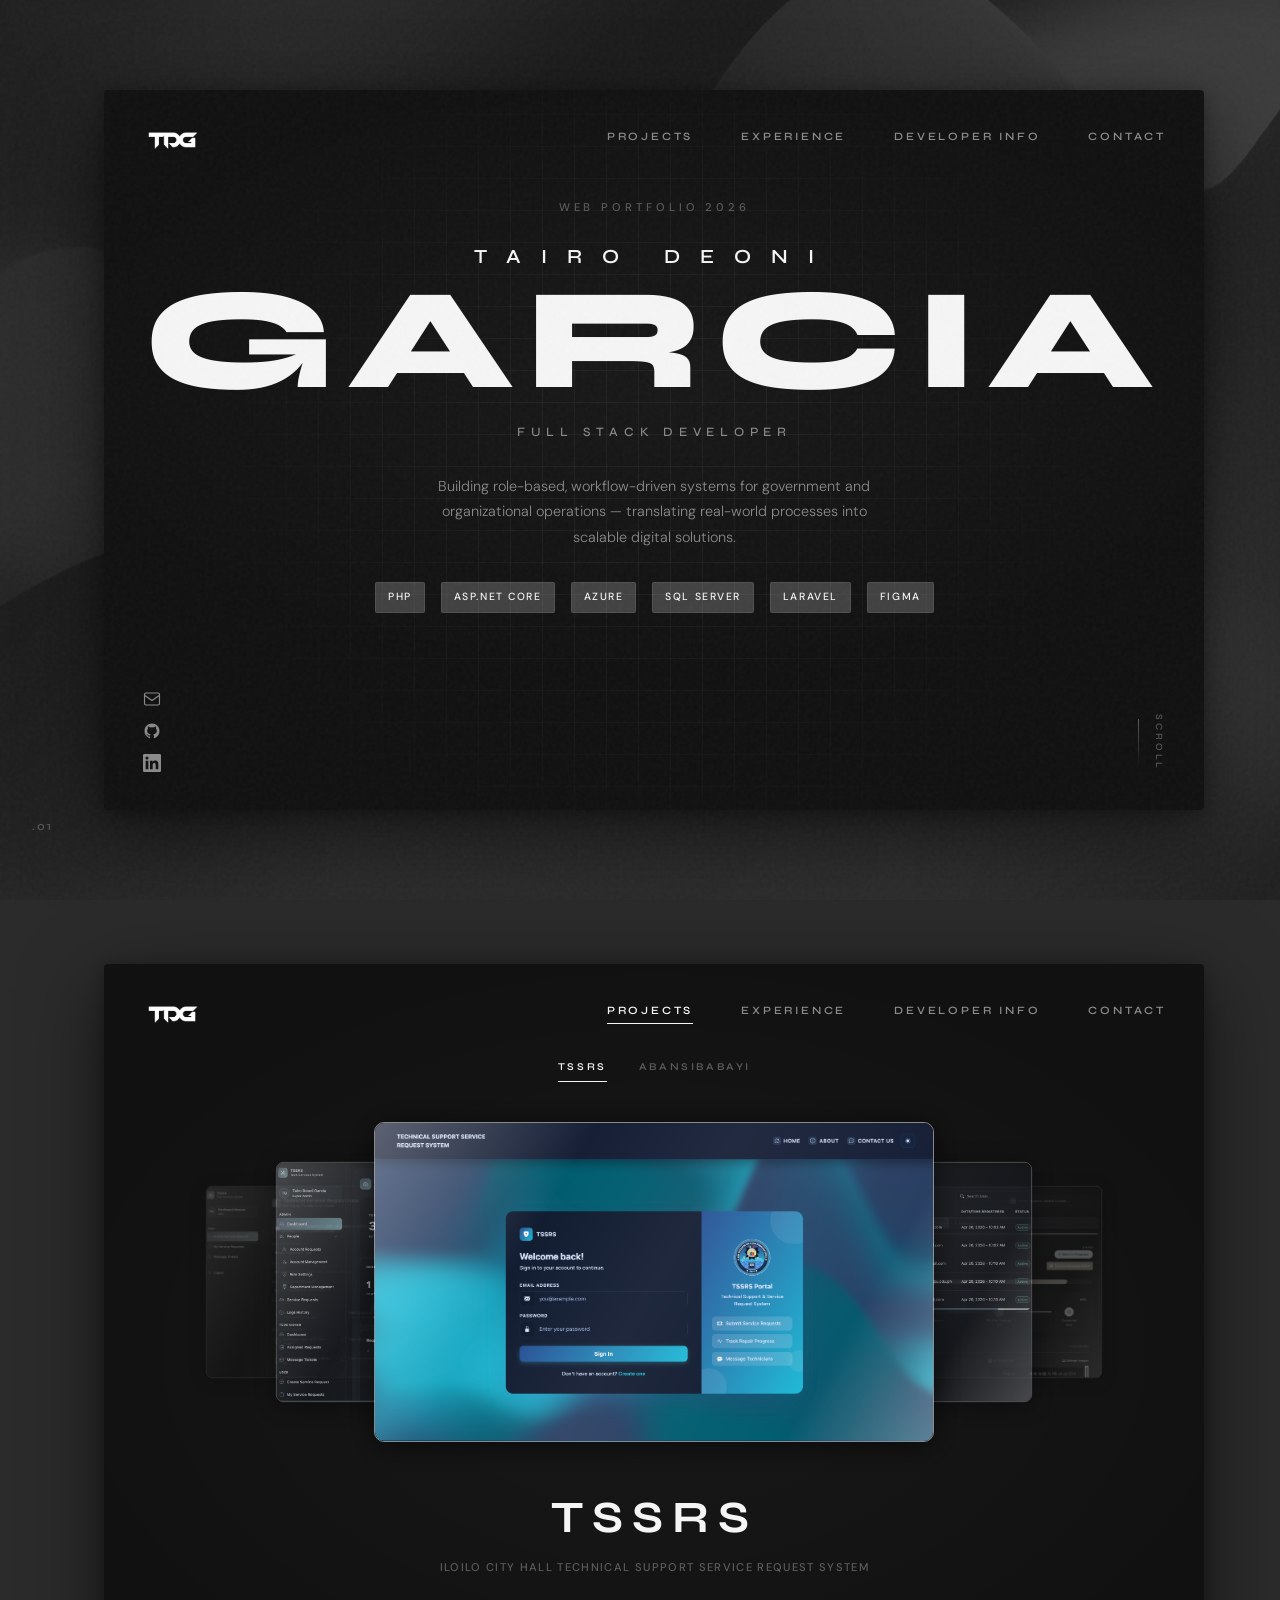
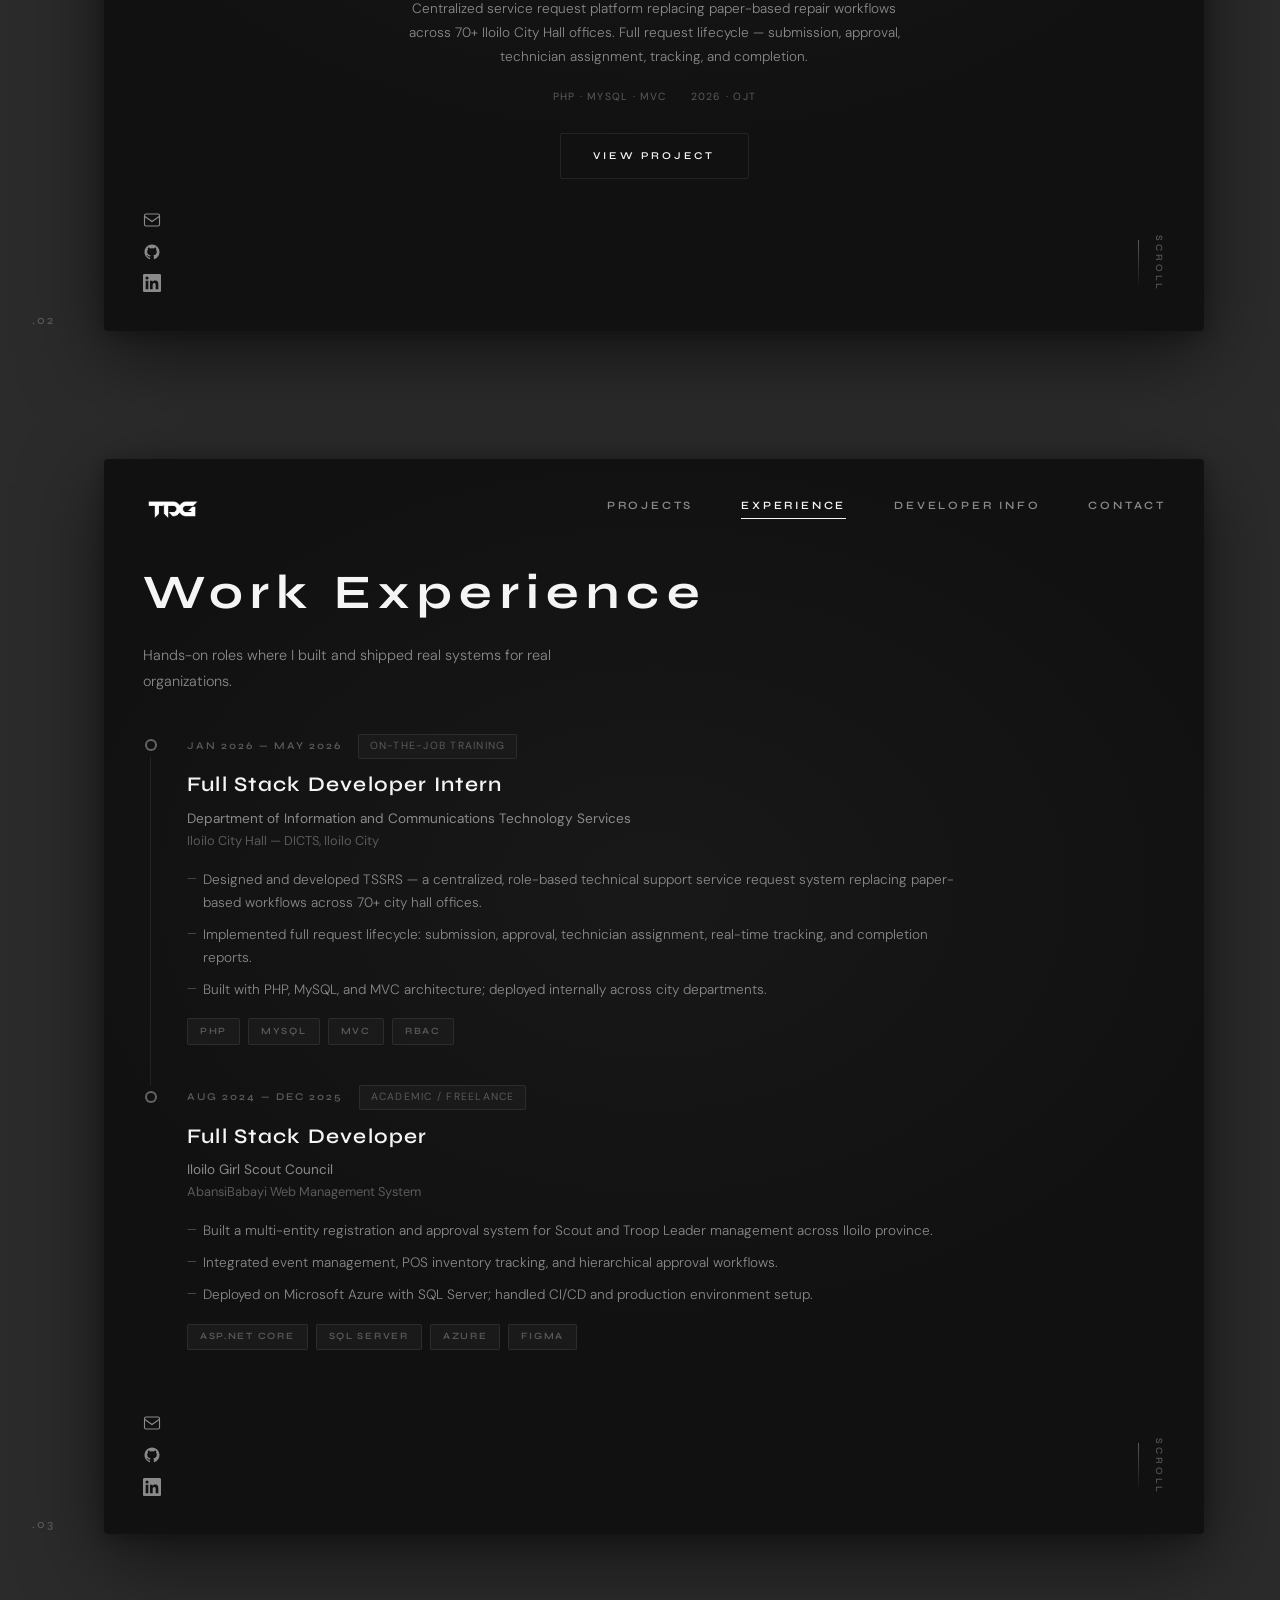
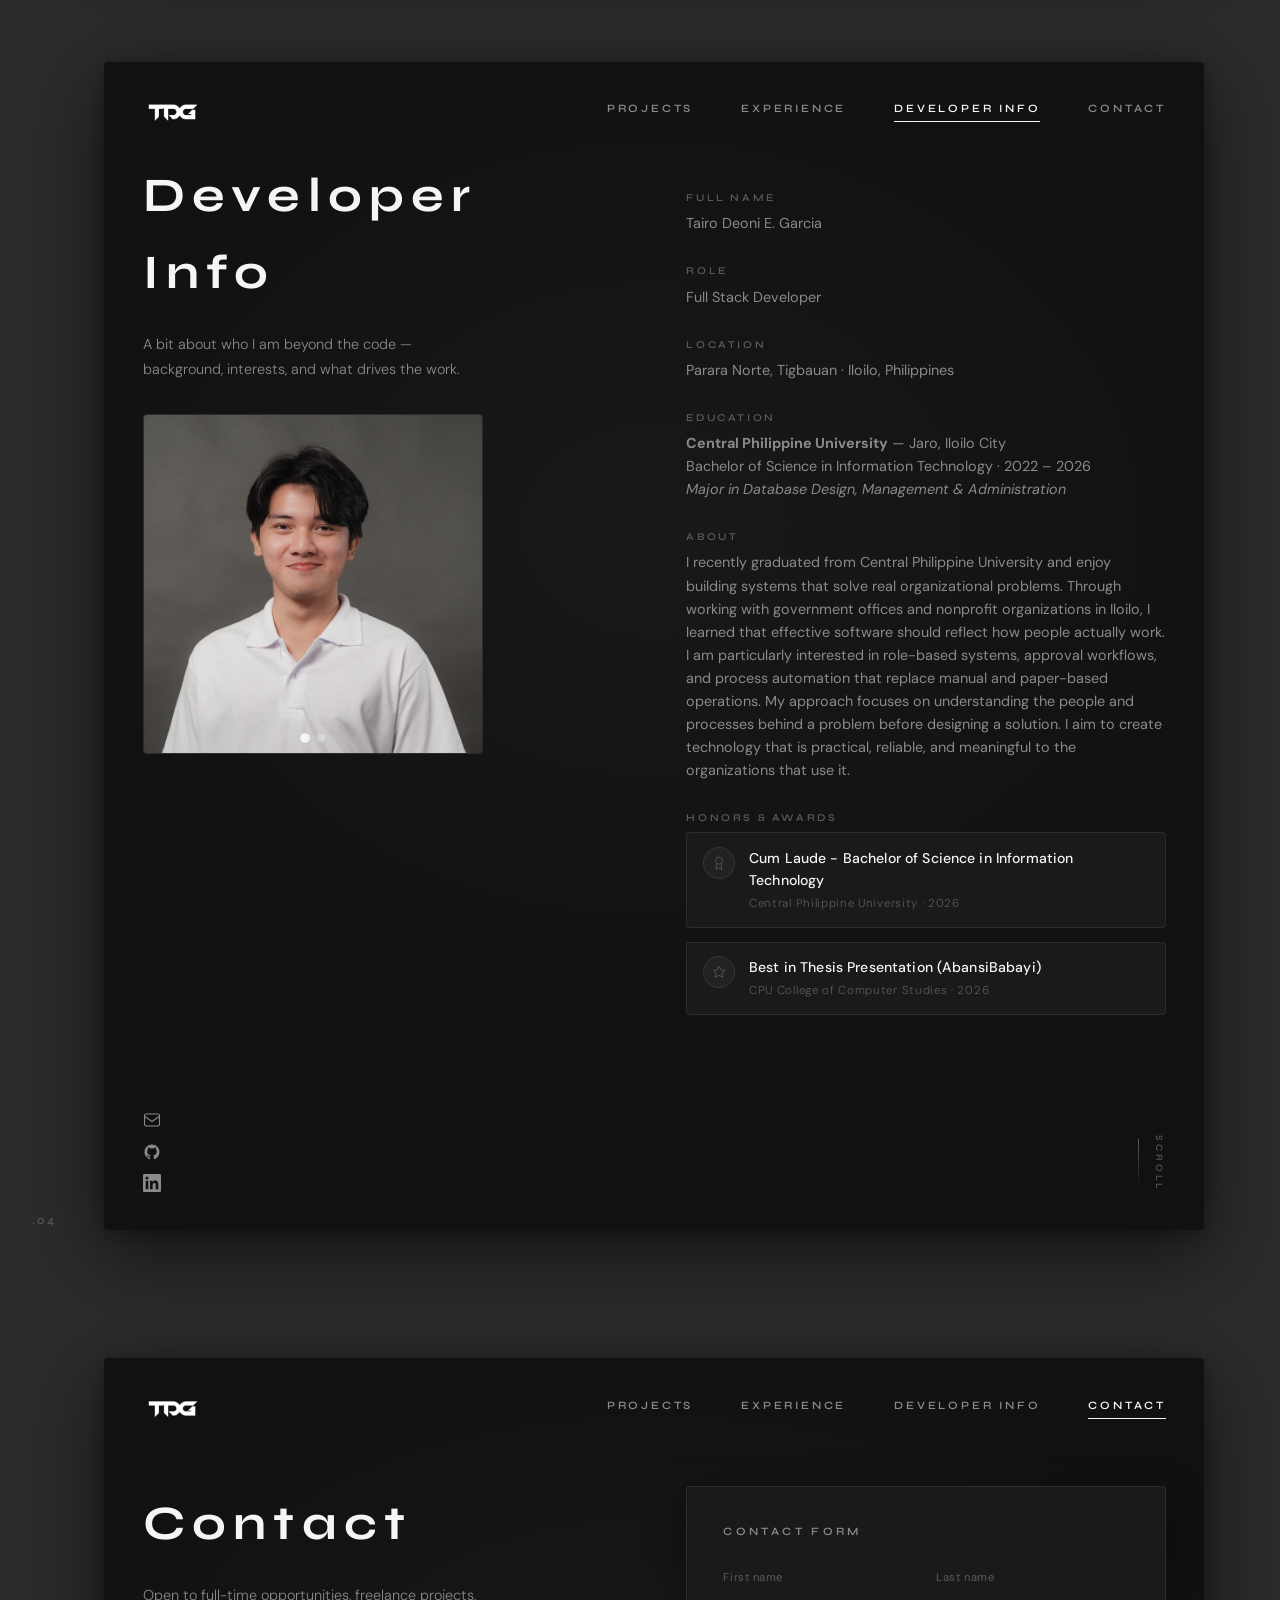
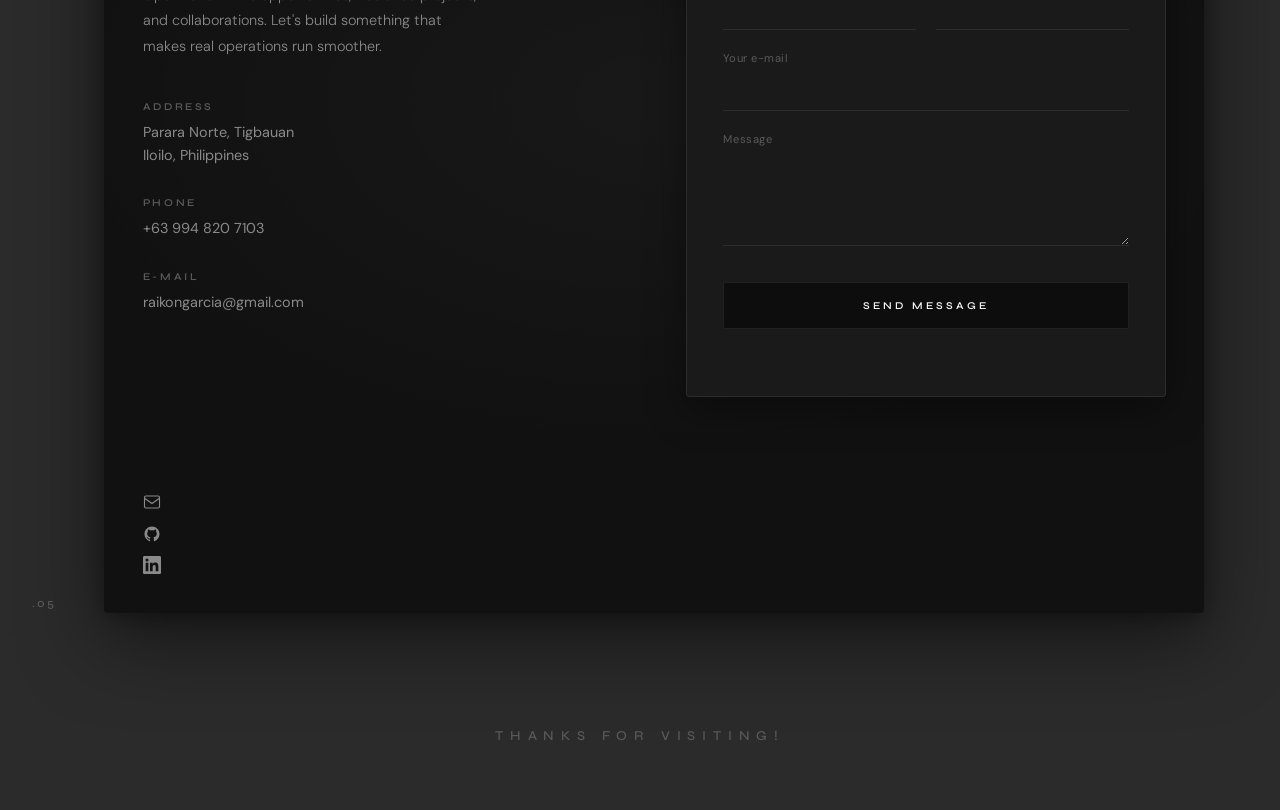
==== commit 0cd5c2df: "Update - 3" ====
--- a/index.html
+++ b/index.html
@@ -13,6 +13,7 @@
     href="https://fonts.googleapis.com/css2?family=DM+Sans:ital,opsz,wght@0,9..40,300;0,9..40,400;0,9..40,500;1,9..40,400&family=Syne:wght@400;500;600;700;800&display=swap"
     rel="stylesheet">
   <link rel="stylesheet" href="css/style.css">
+  <link rel="stylesheet" href="css/carousel.css">
 </head>
 
 <body>
@@ -56,6 +57,7 @@
           <span>ASP.NET Core</span>
           <span>Azure</span>
           <span>SQL Server</span>
+          <span>Laravel</span>
           <span>Figma</span>
         </div>
       </div>
@@ -68,7 +70,7 @@
               <path d="M2 7l10 7 10-7" />
             </svg>
           </a>
-          <a href="https://github.com" target="_blank" rel="noopener noreferrer" aria-label="GitHub">
+          <a href="https://github.com/RaitoKon" target="_blank" rel="noopener noreferrer" aria-label="GitHub">
             <svg viewBox="0 0 24 24" fill="currentColor">
               <path
                 d="M12 2C6.477 2 2 6.484 2 12.021c0 4.428 2.865 8.184 6.839 9.504.5.092.682-.217.682-.483 0-.237-.008-.868-.013-1.703-2.782.605-3.369-1.343-3.369-1.343-.454-1.158-1.11-1.466-1.11-1.466-.908-.62.069-.608.069-.608 1.003.07 1.531 1.032 1.531 1.032.892 1.53 2.341 1.088 2.91.832.092-.647.35-1.088.636-1.338-2.22-.253-4.555-1.113-4.555-4.951 0-1.093.39-1.988 1.029-2.688-.103-.253-.446-1.272.098-2.65 0 0 .84-.27 2.75 1.026A9.564 9.564 0 0112 6.844c.85.004 1.705.115 2.504.337 1.909-1.296 2.747-1.027 2.747-1.027.546 1.379.202 2.398.1 2.651.64.7 1.028 1.595 1.028 2.688 0 3.848-2.339 4.695-4.566 4.943.359.309.678.92.678 1.855 0 1.338-.012 2.419-.012 2.747 0 .268.18.58.688.482A10.019 10.019 0 0022 12.021C22 6.484 17.522 2 12 2z" />
@@ -105,132 +107,8 @@
         </nav>
       </header>
 
-      <div class="projects-content">
-        <div class="project-tabs" role="tablist" aria-label="Featured projects">
-          <button class="project-tab active" role="tab" aria-selected="true" aria-controls="project-tssrs"
-            id="tab-tssrs" data-project="tssrs">TSSRS</button>
-          <button class="project-tab" role="tab" aria-selected="false" aria-controls="project-abansi" id="tab-abansi"
-            data-project="abansi">AbansiBabayi</button>
-        </div>
-
-        <!-- TSSRS Project -->
-        <article class="project-showcase active" id="project-tssrs" role="tabpanel" aria-labelledby="tab-tssrs">
-          <div class="project-mockups" aria-hidden="true">
-            <div class="mockup mockup--left">
-              <div class="mockup-chrome">
-                <span></span><span></span><span></span>
-              </div>
-              <div class="mockup-body mockup-dashboard">
-                <div class="mock-sidebar"></div>
-                <div class="mock-main">
-                  <div class="mock-stat-row">
-                    <div class="mock-stat"></div>
-                    <div class="mock-stat"></div>
-                    <div class="mock-stat"></div>
-                  </div>
-                  <div class="mock-table">
-                    <div class="mock-row"></div>
-                    <div class="mock-row"></div>
-                    <div class="mock-row"></div>
-                    <div class="mock-row"></div>
-                  </div>
-                </div>
-              </div>
-            </div>
-            <div class="mockup mockup--center">
-              <div class="mockup-chrome">
-                <span></span><span></span><span></span>
-              </div>
-              <div class="mockup-body mockup-form">
-                <div class="mock-form-header"></div>
-                <div class="mock-form-field"></div>
-                <div class="mock-form-field"></div>
-                <div class="mock-form-field wide"></div>
-                <div class="mock-form-btn"></div>
-              </div>
-            </div>
-            <div class="mockup mockup--right">
-              <div class="mockup-chrome">
-                <span></span><span></span><span></span>
-              </div>
-              <div class="mockup-body mockup-tracker">
-                <div class="mock-track-item active"></div>
-                <div class="mock-track-item"></div>
-                <div class="mock-track-item"></div>
-                <div class="mock-track-item"></div>
-              </div>
-            </div>
-          </div>
-
-          <h2 class="project-title">TSSRS</h2>
-          <p class="project-tagline">Iloilo City Hall Technical Support Service Request System</p>
-          <p class="project-description">
-            Centralized service request platform replacing paper-based repair workflows across 70+ Iloilo City Hall
-            offices.
-            Full request lifecycle — submission, approval, technician assignment, tracking, and completion —
-            with role-based access for staff, administrators, and technicians.
-          </p>
-          <div class="project-meta">
-            <span>PHP · MySQL · MVC</span>
-            <span>2026 · OJT</span>
-          </div>
-          <a href="../TSSRS-Web-System-Native" class="btn-outline" target="_blank" rel="noopener noreferrer">View
-            Project</a>
-        </article>
-
-        <!-- AbansiBabayi Project -->
-        <article class="project-showcase" id="project-abansi" role="tabpanel" aria-labelledby="tab-abansi" hidden>
-          <div class="project-mockups" aria-hidden="true">
-            <div class="mockup mockup--left">
-              <div class="mockup-chrome">
-                <span></span><span></span><span></span>
-              </div>
-              <div class="mockup-body mockup-events">
-                <div class="mock-event-card"></div>
-                <div class="mock-event-card"></div>
-                <div class="mock-event-card short"></div>
-              </div>
-            </div>
-            <div class="mockup mockup--center">
-              <div class="mockup-chrome">
-                <span></span><span></span><span></span>
-              </div>
-              <div class="mockup-body mockup-pos">
-                <div class="mock-pos-grid">
-                  <div class="mock-pos-item"></div>
-                  <div class="mock-pos-item"></div>
-                  <div class="mock-pos-item"></div>
-                  <div class="mock-pos-item"></div>
-                </div>
-                <div class="mock-pos-total"></div>
-              </div>
-            </div>
-            <div class="mockup mockup--right">
-              <div class="mockup-chrome">
-                <span></span><span></span><span></span>
-              </div>
-              <div class="mockup-body mockup-members">
-                <div class="mock-member"></div>
-                <div class="mock-member"></div>
-                <div class="mock-member"></div>
-              </div>
-            </div>
-          </div>
-
-          <h2 class="project-title">AbansiBabayi</h2>
-          <p class="project-tagline">Web-Based Management System for Iloilo Girl Scout Council</p>
-          <p class="project-description">
-            Multi-entity registration and approval ecosystem for Scouts and Troop Leaders.
-            Event management, POS inventory tracking, and hierarchical approval workflows —
-            deployed on Microsoft Azure for organization-wide scale.
-          </p>
-          <div class="project-meta">
-            <span>ASP.NET Core · SQL Server · Azure</span>
-            <span>2025</span>
-          </div>
-          <button class="btn-outline" disabled title="Private deployment">View Project</button>
-        </article>
-      </div>
+      <div class="project-tabs"></div>
+      <div class="projects-container"></div>
 
       <footer class="panel-footer">
         <div class="social-links" aria-label="Social links">
@@ -240,7 +118,7 @@
               <path d="M2 7l10 7 10-7" />
             </svg>
           </a>
-          <a href="https://github.com" target="_blank" rel="noopener noreferrer" aria-label="GitHub">
+          <a href="https://github.com/RaitoKon" target="_blank" rel="noopener noreferrer" aria-label="GitHub">
             <svg viewBox="0 0 24 24" fill="currentColor">
               <path
                 d="M12 2C6.477 2 2 6.484 2 12.021c0 4.428 2.865 8.184 6.839 9.504.5.092.682-.217.682-.483 0-.237-.008-.868-.013-1.703-2.782.605-3.369-1.343-3.369-1.343-.454-1.158-1.11-1.466-1.11-1.466-.908-.62.069-.608.069-.608 1.003.07 1.531 1.032 1.531 1.032.892 1.53 2.341 1.088 2.91.832.092-.647.35-1.088.636-1.338-2.22-.253-4.555-1.113-4.555-4.951 0-1.093.39-1.988 1.029-2.688-.103-.253-.446-1.272.098-2.65 0 0 .84-.27 2.75 1.026A9.564 9.564 0 0112 6.844c.85.004 1.705.115 2.504.337 1.909-1.296 2.747-1.027 2.747-1.027.546 1.379.202 2.398.1 2.651.64.7 1.028 1.595 1.028 2.688 0 3.848-2.339 4.695-4.566 4.943.359.309.678.92.678 1.855 0 1.338-.012 2.419-.012 2.747 0 .268.18.58.688.482A10.019 10.019 0 0022 12.021C22 6.484 17.522 2 12 2z" />
@@ -347,7 +225,7 @@
               <path d="M2 7l10 7 10-7" />
             </svg>
           </a>
-          <a href="https://github.com" target="_blank" rel="noopener noreferrer" aria-label="GitHub">
+          <a href="https://github.com/RaitoKon" target="_blank" rel="noopener noreferrer" aria-label="GitHub">
             <svg viewBox="0 0 24 24" fill="currentColor">
               <path
                 d="M12 2C6.477 2 2 6.484 2 12.021c0 4.428 2.865 8.184 6.839 9.504.5.092.682-.217.682-.483 0-.237-.008-.868-.013-1.703-2.782.605-3.369-1.343-3.369-1.343-.454-1.158-1.11-1.466-1.11-1.466-.908-.62.069-.608.069-.608 1.003.07 1.531 1.032 1.531 1.032.892 1.53 2.341 1.088 2.91.832.092-.647.35-1.088.636-1.338-2.22-.253-4.555-1.113-4.555-4.951 0-1.093.39-1.988 1.029-2.688-.103-.253-.446-1.272.098-2.65 0 0 .84-.27 2.75 1.026A9.564 9.564 0 0112 6.844c.85.004 1.705.115 2.504.337 1.909-1.296 2.747-1.027 2.747-1.027.546 1.379.202 2.398.1 2.651.64.7 1.028 1.595 1.028 2.688 0 3.848-2.339 4.695-4.566 4.943.359.309.678.92.678 1.855 0 1.338-.012 2.419-.012 2.747 0 .268.18.58.688.482A10.019 10.019 0 0022 12.021C22 6.484 17.522 2 12 2z" />
@@ -463,7 +341,7 @@
                       </svg>
                     </span>
                     <span class="award-body">
-                      <strong>Cum Laude</strong>
+                      <strong>Cum Laude - Bachelor of Science in Information Technology</strong>
                       <em>Central Philippine University · 2026</em>
                     </span>
                   </li>
@@ -475,7 +353,7 @@
                       </svg>
                     </span>
                     <span class="award-body">
-                      <strong>Best in Thesis Presentation</strong>
+                      <strong>Best in Thesis Presentation (AbansiBabayi)</strong>
                       <em>CPU College of Computer Studies · 2026</em>
                     </span>
                   </li>
@@ -494,7 +372,7 @@
               <path d="M2 7l10 7 10-7" />
             </svg>
           </a>
-          <a href="https://github.com" target="_blank" rel="noopener noreferrer" aria-label="GitHub">
+          <a href="https://github.com/RaitoKon" target="_blank" rel="noopener noreferrer" aria-label="GitHub">
             <svg viewBox="0 0 24 24" fill="currentColor">
               <path
                 d="M12 2C6.477 2 2 6.484 2 12.021c0 4.428 2.865 8.184 6.839 9.504.5.092.682-.217.682-.483 0-.237-.008-.868-.013-1.703-2.782.605-3.369-1.343-3.369-1.343-.454-1.158-1.11-1.466-1.11-1.466-.908-.62.069-.608.069-.608 1.003.07 1.531 1.032 1.531 1.032.892 1.53 2.341 1.088 2.91.832.092-.647.35-1.088.636-1.338-2.22-.253-4.555-1.113-4.555-4.951 0-1.093.39-1.988 1.029-2.688-.103-.253-.446-1.272.098-2.65 0 0 .84-.27 2.75 1.026A9.564 9.564 0 0112 6.844c.85.004 1.705.115 2.504.337 1.909-1.296 2.747-1.027 2.747-1.027.546 1.379.202 2.398.1 2.651.64.7 1.028 1.595 1.028 2.688 0 3.848-2.339 4.695-4.566 4.943.359.309.678.92.678 1.855 0 1.338-.012 2.419-.012 2.747 0 .268.18.58.688.482A10.019 10.019 0 0022 12.021C22 6.484 17.522 2 12 2z" />
@@ -589,7 +467,7 @@
               <path d="M2 7l10 7 10-7" />
             </svg>
           </a>
-          <a href="https://github.com" target="_blank" rel="noopener noreferrer" aria-label="GitHub">
+          <a href="https://github.com/RaitoKon" target="_blank" rel="noopener noreferrer" aria-label="GitHub">
             <svg viewBox="0 0 24 24" fill="currentColor">
               <path
                 d="M12 2C6.477 2 2 6.484 2 12.021c0 4.428 2.865 8.184 6.839 9.504.5.092.682-.217.682-.483 0-.237-.008-.868-.013-1.703-2.782.605-3.369-1.343-3.369-1.343-.454-1.158-1.11-1.466-1.11-1.466-.908-.62.069-.608.069-.608 1.003.07 1.531 1.032 1.531 1.032.892 1.53 2.341 1.088 2.91.832.092-.647.35-1.088.636-1.338-2.22-.253-4.555-1.113-4.555-4.951 0-1.093.39-1.988 1.029-2.688-.103-.253-.446-1.272.098-2.65 0 0 .84-.27 2.75 1.026A9.564 9.564 0 0112 6.844c.85.004 1.705.115 2.504.337 1.909-1.296 2.747-1.027 2.747-1.027.546 1.379.202 2.398.1 2.651.64.7 1.028 1.595 1.028 2.688 0 3.848-2.339 4.695-4.566 4.943.359.309.678.92.678 1.855 0 1.338-.012 2.419-.012 2.747 0 .268.18.58.688.482A10.019 10.019 0 0022 12.021C22 6.484 17.522 2 12 2z" />
@@ -622,6 +500,7 @@
     }
   </style>
   <script src="js/minigl.js"></script>
+  <script src="js/project-data.js"></script>
   <script>
     const gradient = new Gradient();
     gradient.initGradient('#gradient-canvas');
--- a/css/style.css
+++ b/css/style.css
@@ -173,8 +173,8 @@
 }
 
 .logo-line img {
-  height: 1.5em;
-  width: auto;
+  width: 3em;
+  height: auto;
   display: block;
 }
 
@@ -333,6 +333,22 @@
   line-height: 0.95;
   color: var(--text-primary);
   margin-bottom: 0.75rem;
+
+  animation:
+    reveal 10000ms ease-in-out forwards 200ms,
+    glow 10000ms linear infinite 2000ms;
+}
+
+@keyframes reveal {
+  100% {
+    background-size: 300% 300%;
+  }
+}
+
+@keyframes glow {
+  40% {
+    text-shadow: 0 0 10px #fff;
+  }
 }
 
 .hero-subtitle {
@@ -396,7 +412,8 @@
 .project-tabs {
   display: flex;
   gap: 2rem;
-  margin-bottom: 2rem;
+  margin-top: 2rem;
+  justify-content: center;
 }
 
 .project-tab {
@@ -1306,8 +1323,7 @@
   display: grid;
   grid-template-columns: 1fr 1fr;
   gap: clamp(2rem, 5vw, 4rem);
-  align-items: center;
-  padding: 2rem 0;
+  padding: 4rem 0;
   position: relative;
   z-index: 2;
 }
@@ -1509,6 +1525,14 @@
     padding: 1.5rem;
   }
 
+  .logo {
+    display: none;
+  }
+
+  .panel-header {
+    justify-content: center;
+  }
+
   .panel-nav {
     gap: 1.25rem;
   }
@@ -1567,9 +1591,27 @@
   .scroll-indicator {
     display: none;
   }
+
+  .developer-details-column {
+    padding: 0;
+  }
+
 }
 
 @media (max-width: 480px) {
+
+  .developer-image-container {
+    max-width: none;
+  }
+
+
+  .panel-header {
+    overflow-x: scroll;
+    overflow-y: hidden;
+    justify-content: start;
+
+  }
+
   .project-tabs {
     gap: 1rem;
   }
@@ -1583,25 +1625,4 @@
     flex-direction: row;
     gap: 1rem;
   }
-}
-
-/* Reduced motion */
-@media (prefers-reduced-motion: reduce) {
-  html {
-    scroll-behavior: auto;
-  }
-
-  .card-panel {
-    transition: none;
-    opacity: 1;
-    transform: none;
-  }
-
-  .scroll-line {
-    animation: none;
-  }
-
-  .project-showcase {
-    animation: none;
-  }
 }
--- a/css/carousel.css
+++ b/css/carousel.css
@@ -0,0 +1,254 @@
+.project-carousel {
+    position: relative;
+    width: 100%;
+    height: 25rem;
+    display: flex;
+    align-items: center;
+    justify-content: center;
+    overflow: hidden;
+}
+
+/* container where images live */
+.image-carousel {
+    position: relative;
+    width: 100%;
+    height: 100%;
+}
+
+/* base image card */
+.image-placeholder {
+    position: absolute;
+    top: 50%;
+    left: 50%;
+    width: 35rem;
+    height: 20rem;
+    border-radius: 10px;
+    border: 1px solid rgb(255, 255, 255, 0.5);
+    overflow: hidden;
+    box-shadow: 0 4px 30px rgba(0, 0, 0, 0.6);
+    transition: transform 0.5s, opacity 0.5s, filter 0.5s;
+    transform: translate(-50%, -50%) scale(0.8);
+    animation: fade-in 0.8s ease-in-out;
+}
+
+.image-placeholder img {
+    width: 100%;
+    height: 100%;
+    object-fit: cover;
+}
+
+/* subtle overlay */
+.image-placeholder::before {
+    content: "";
+    position: absolute;
+    inset: 0;
+    z-index: 1;
+    pointer-events: none;
+}
+
+/* CENTER */
+.image-placeholder.center {
+    transform: translate(-50%, -50%) scale(1);
+    z-index: 5;
+    opacity: 1;
+    filter: saturate(1);
+}
+
+/* LEFT */
+.image-placeholder.left {
+    transform: translate(-80%, -50%) scale(0.75);
+    z-index: 4;
+    opacity: 0.7;
+    filter: saturate(0.3);
+}
+
+/* RIGHT */
+.image-placeholder.right {
+    transform: translate(-20%, -50%) scale(0.75);
+    z-index: 4;
+    opacity: 0.7;
+    filter: saturate(0.3);
+}
+
+/* FAR LEFT */
+.image-placeholder.left-offscreen {
+    transform: translate(-100%, -50%) scale(0.6);
+    z-index: 3;
+    opacity: 0.3;
+    filter: saturate(0.1);
+}
+
+/* FAR RIGHT */
+.image-placeholder.right-offscreen {
+    transform: translate(-0%, -50%) scale(0.6);
+    z-index: 3;
+    opacity: 0.3;
+    filter: saturate(0.1);
+}
+
+/* hidden */
+.invisible {
+    opacity: 0;
+    visibility: hidden;
+    pointer-events: none;
+}
+
+.project-carousel {
+    position: relative;
+    width: 100%;
+    height: 25rem;
+    display: flex;
+    align-items: center;
+    justify-content: center;
+    overflow: hidden;
+}
+
+/* container where images live */
+.image-carousel {
+    position: relative;
+    width: 100%;
+    height: 100%;
+}
+
+/* base image card */
+.image-placeholder {
+    position: absolute;
+    top: 50%;
+    left: 50%;
+    width: 35rem;
+    height: 20rem;
+    border-radius: 10px;
+    border: 1px solid rgb(255, 255, 255, 0.5);
+    overflow: hidden;
+    box-shadow: 0 4px 30px rgba(0, 0, 0, 0.6);
+    transition: transform 0.5s, opacity 0.5s, filter 0.5s;
+    transform: translate(-50%, -50%) scale(0.8);
+    animation: fade-in 0.8s ease-in-out;
+}
+
+.image-placeholder img {
+    width: 100%;
+    height: 100%;
+    object-fit: cover;
+}
+
+/* subtle overlay */
+.image-placeholder::before {
+    content: "";
+    position: absolute;
+    inset: 0;
+    z-index: 1;
+    pointer-events: none;
+    background: linear-gradient(120deg,
+            rgba(255, 255, 255, 0.3) 0%,
+            rgba(255, 255, 255, 0.0) 30%,
+            rgba(255, 255, 255, 0.05) 50%,
+            rgba(255, 255, 255, 0.0) 80%,
+            rgba(255, 255, 255, 0.3) 100%);
+}
+
+/* CENTER */
+.image-placeholder.center {
+    transform: translate(-50%, -50%) scale(1);
+    z-index: 5;
+    opacity: 1;
+    filter: saturate(1);
+}
+
+/* LEFT */
+.image-placeholder.left {
+    transform: translate(-80%, -50%) scale(0.75);
+    z-index: 4;
+    opacity: 0.7;
+    filter: saturate(0.3);
+}
+
+/* RIGHT */
+.image-placeholder.right {
+    transform: translate(-20%, -50%) scale(0.75);
+    z-index: 4;
+    opacity: 0.7;
+    filter: saturate(0.3);
+}
+
+/* FAR LEFT */
+.image-placeholder.left-offscreen {
+    transform: translate(-100%, -50%) scale(0.6);
+    z-index: 3;
+    opacity: 0.3;
+    filter: saturate(0.1);
+}
+
+/* FAR RIGHT */
+.image-placeholder.right-offscreen {
+    transform: translate(-0%, -50%) scale(0.6);
+    z-index: 3;
+    opacity: 0.3;
+    filter: saturate(0.1);
+}
+
+/* hidden */
+.invisible {
+    opacity: 0;
+    visibility: hidden;
+    pointer-events: none;
+}
+
+/* base hover effect */
+.image-placeholder:hover {
+    filter: saturate(1);
+    box-shadow: 0 10px 40px rgba(0, 0, 0, 0.6);
+}
+
+/* CENTER hover (slight pop) */
+.image-placeholder.center:hover {
+    transform: translate(-50%, -50%) scale(1.05);
+}
+
+/* LEFT / RIGHT hover */
+.image-placeholder.left:hover {
+    transform: translate(-80%, -50%) scale(0.8);
+}
+
+.image-placeholder.right:hover {
+    transform: translate(-20%, -50%) scale(0.8);
+}
+
+/* FAR LEFT / RIGHT hover */
+.image-placeholder.left-offscreen:hover {
+    transform: translate(-100%, -50%) scale(0.65);
+}
+
+.image-placeholder.right-offscreen:hover {
+    transform: translate(0%, -50%) scale(0.65);
+}
+
+@media screen and (max-width: 600px) {
+
+    .image-carousel {
+        display: flex;
+        justify-items: content;
+        height: 15rem;
+        overflow: hidden;
+    }
+
+    .project-carousel {
+        height: 15rem;
+    }
+
+    .image-placeholder.center {
+        display: block;
+        width: 80%;
+        height: auto;
+    }
+
+    .image-placeholder.left,
+    .image-placeholder.right,
+    .image-placeholder.left-offscreen,
+    .image-placeholder.right-offscreen {
+        width: 80%;
+        height: auto;
+    }
+
+
+}
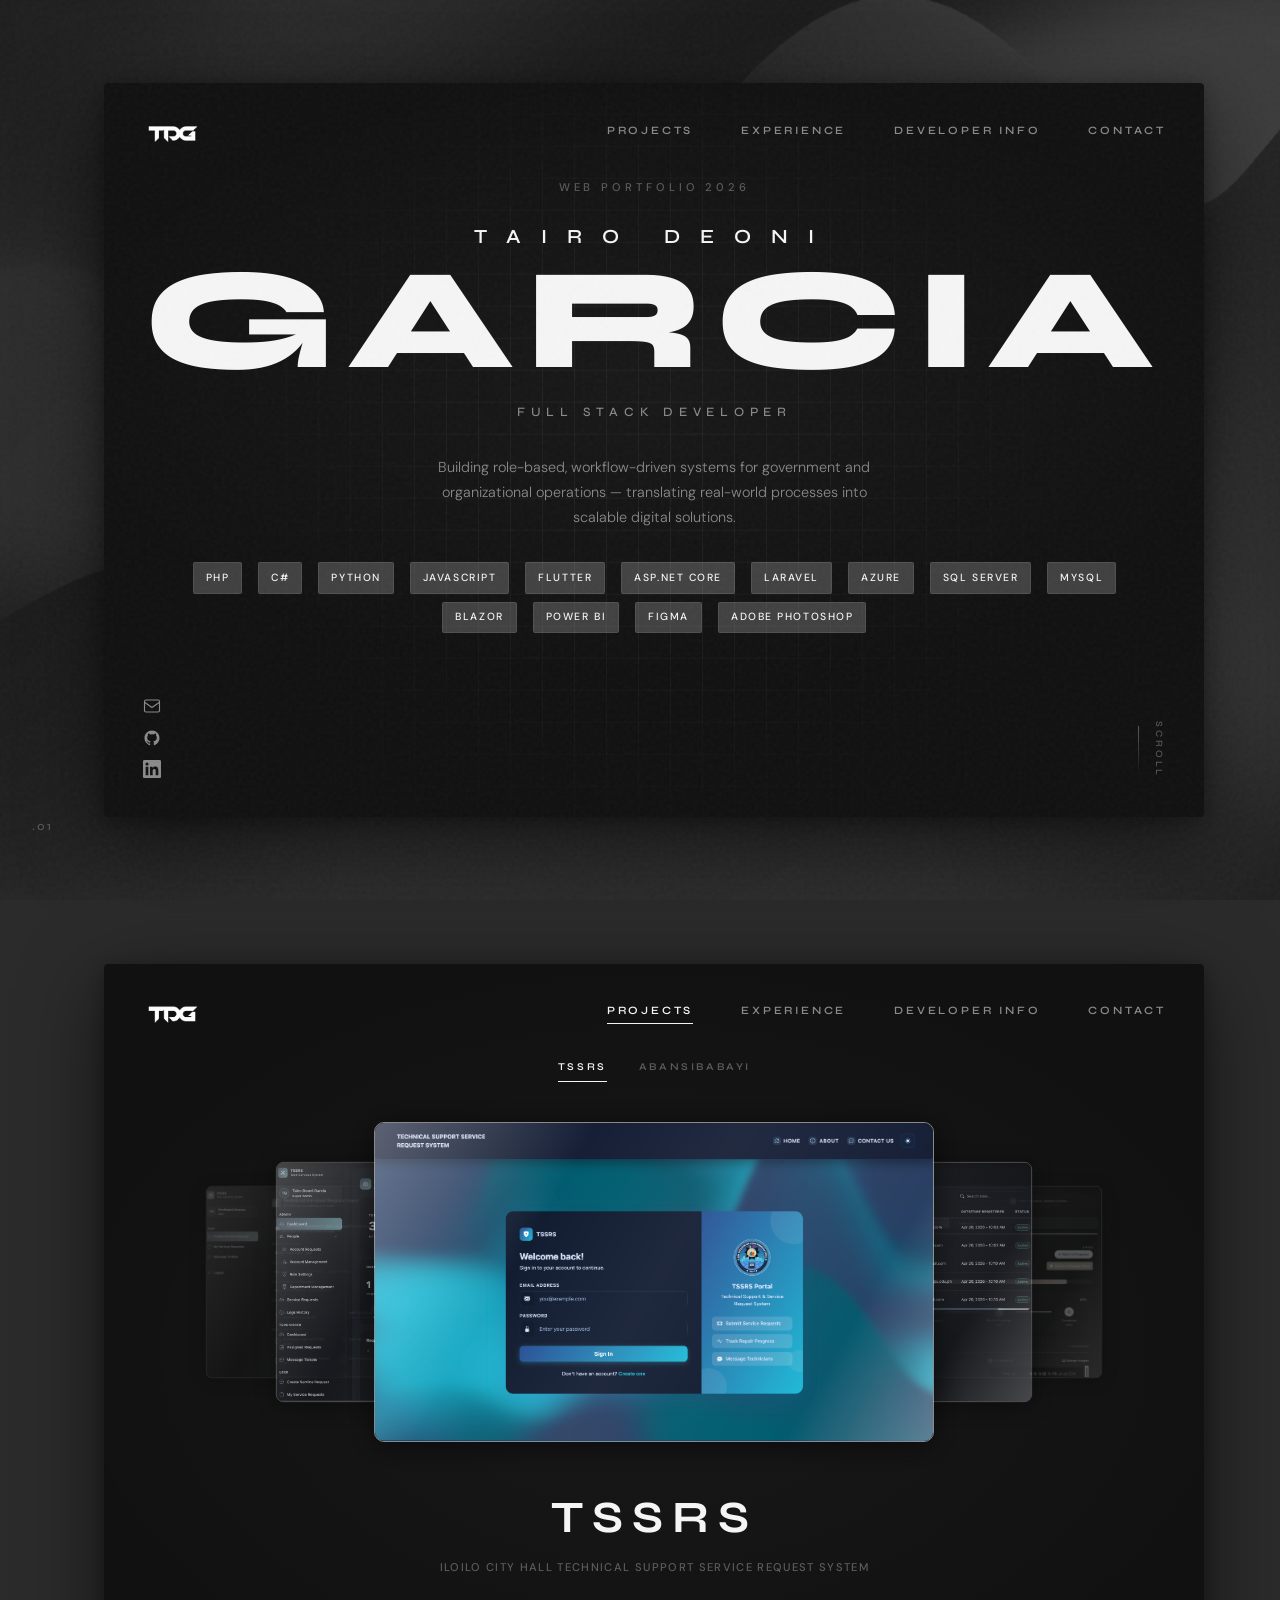
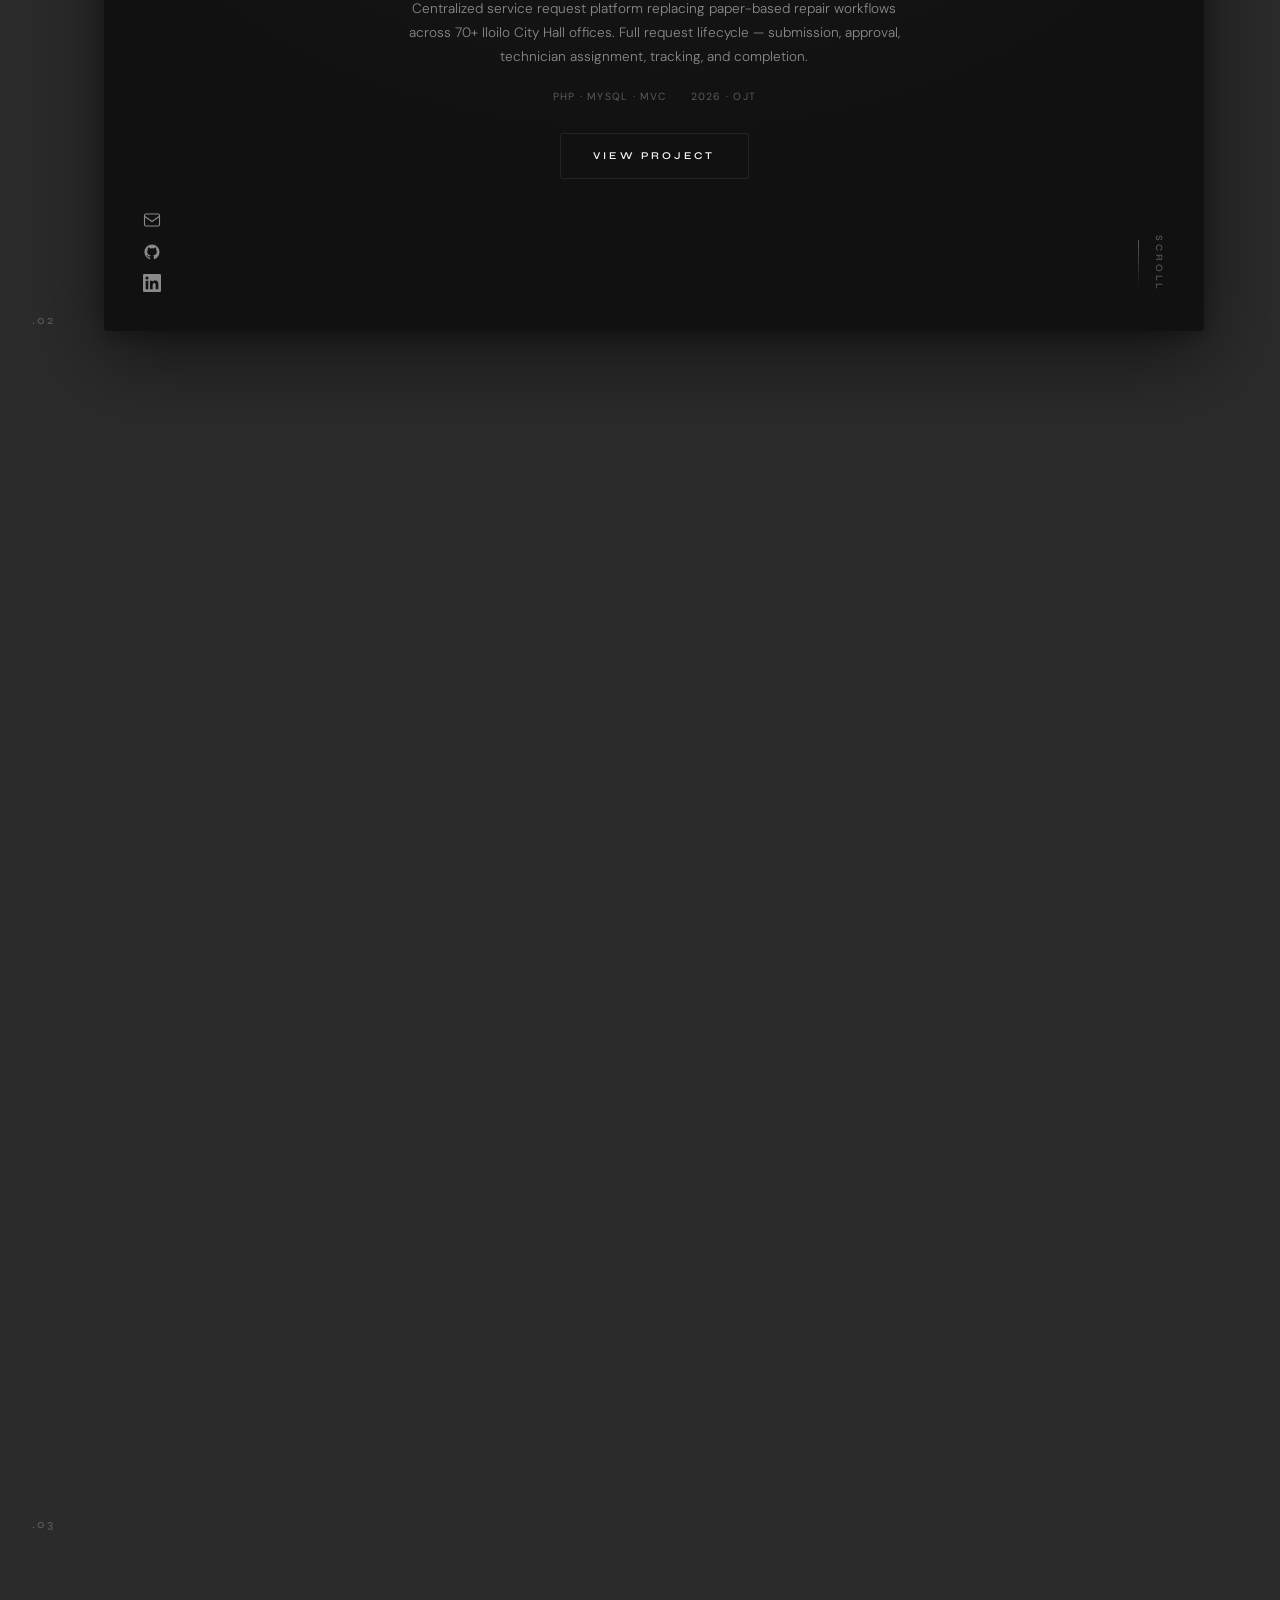
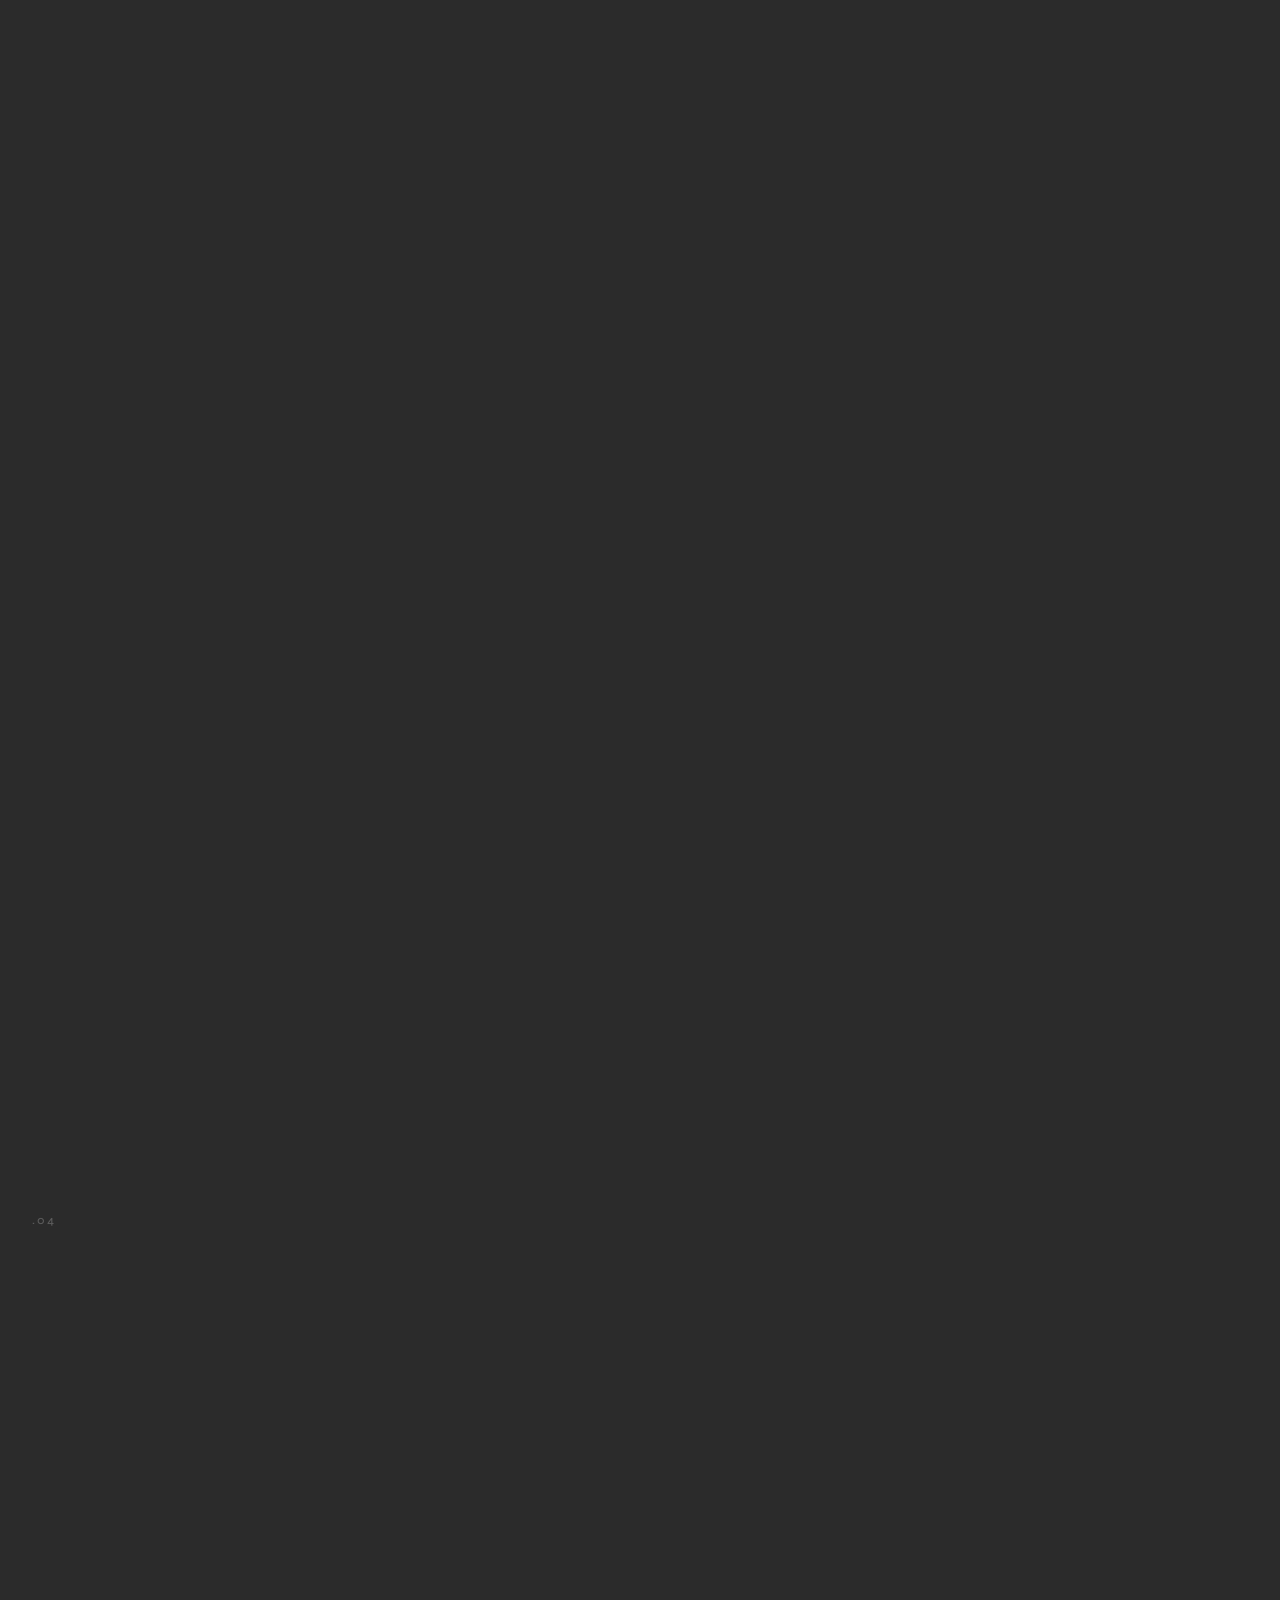
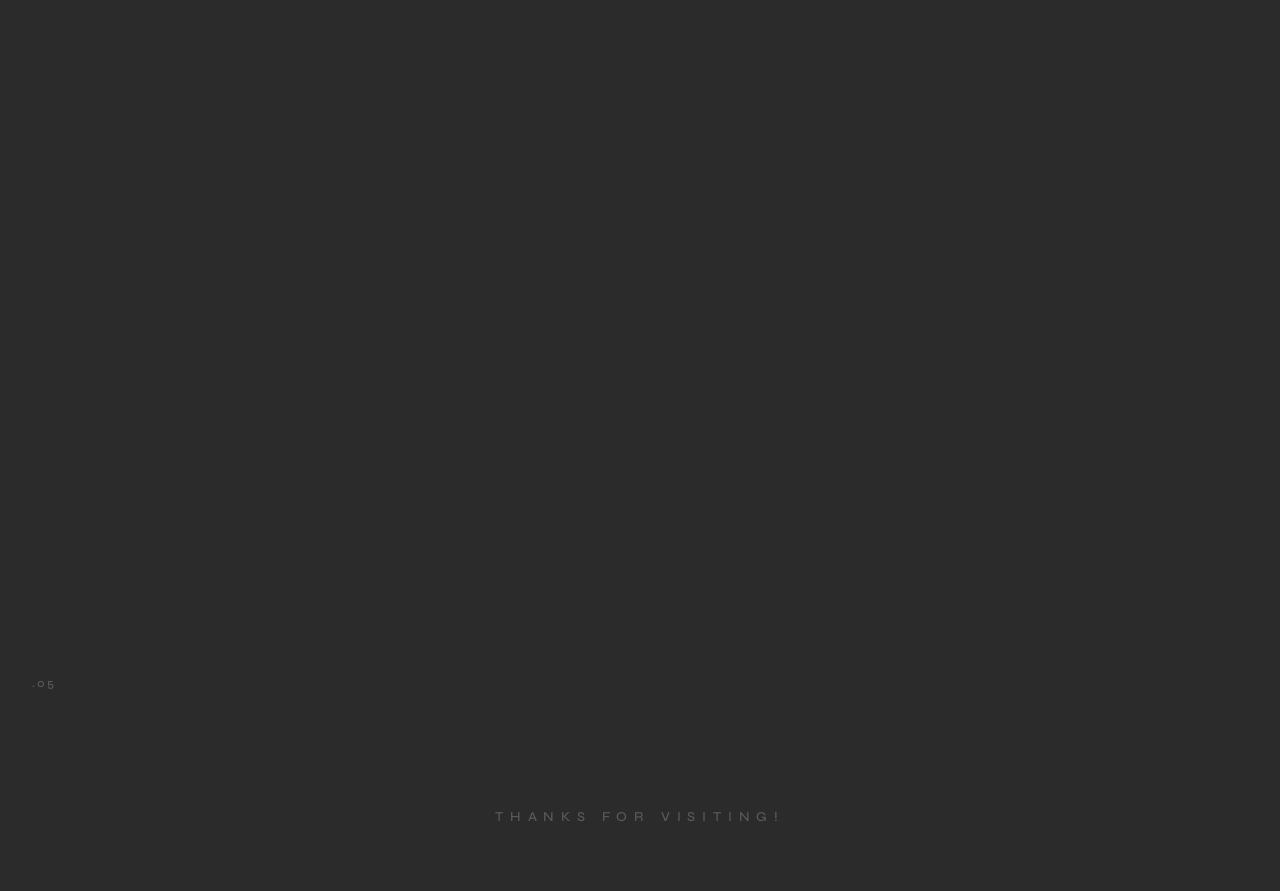
==== commit bbec5875: "Update - 4" ====
--- a/index.html
+++ b/index.html
@@ -54,11 +54,19 @@
         </p>
         <div class="hero-skills" aria-label="Core technologies">
           <span>PHP</span>
+          <span>C#</span>
+          <span>Python</span>
+          <span>JavaScript</span>
+          <span>Flutter</span>
           <span>ASP.NET Core</span>
+          <span>Laravel</span>
           <span>Azure</span>
           <span>SQL Server</span>
-          <span>Laravel</span>
+          <span>MySQL</span>
+          <span>Blazor</span>
+          <span>Power BI</span>
           <span>Figma</span>
+          <span>Adobe Photoshop</span>
         </div>
       </div>
 
@@ -450,11 +458,18 @@
               <input type="email" id="email" name="email" autocomplete="email" required>
             </div>
             <div class="form-group">
+              <label for="phoneNo">Your Phone No.</label>
+              <input type="phoneNo" id="phoneNo" name="phoneNo" autocomplete="phoneNo" required>
+            </div>
+            <div class="form-group">
               <label for="message">Message</label>
               <textarea id="message" name="message" rows="4" required></textarea>
             </div>
             <button type="submit" class="btn-submit">Send Message</button>
             <p class="form-status" id="formStatus" role="status" aria-live="polite"></p>
+            <div class="hp-field" aria-hidden="true">
+              <input type="text" id="website" name="website" tabindex="-1" autocomplete="off">
+            </div>
           </form>
         </div>
       </div>
--- a/css/style.css
+++ b/css/style.css
@@ -55,6 +55,11 @@
   background: lightgrey;
 }
 
+.hp-field {
+  position: absolute;
+  left: -9999px;
+}
+
 a {
   color: inherit;
   text-decoration: none;
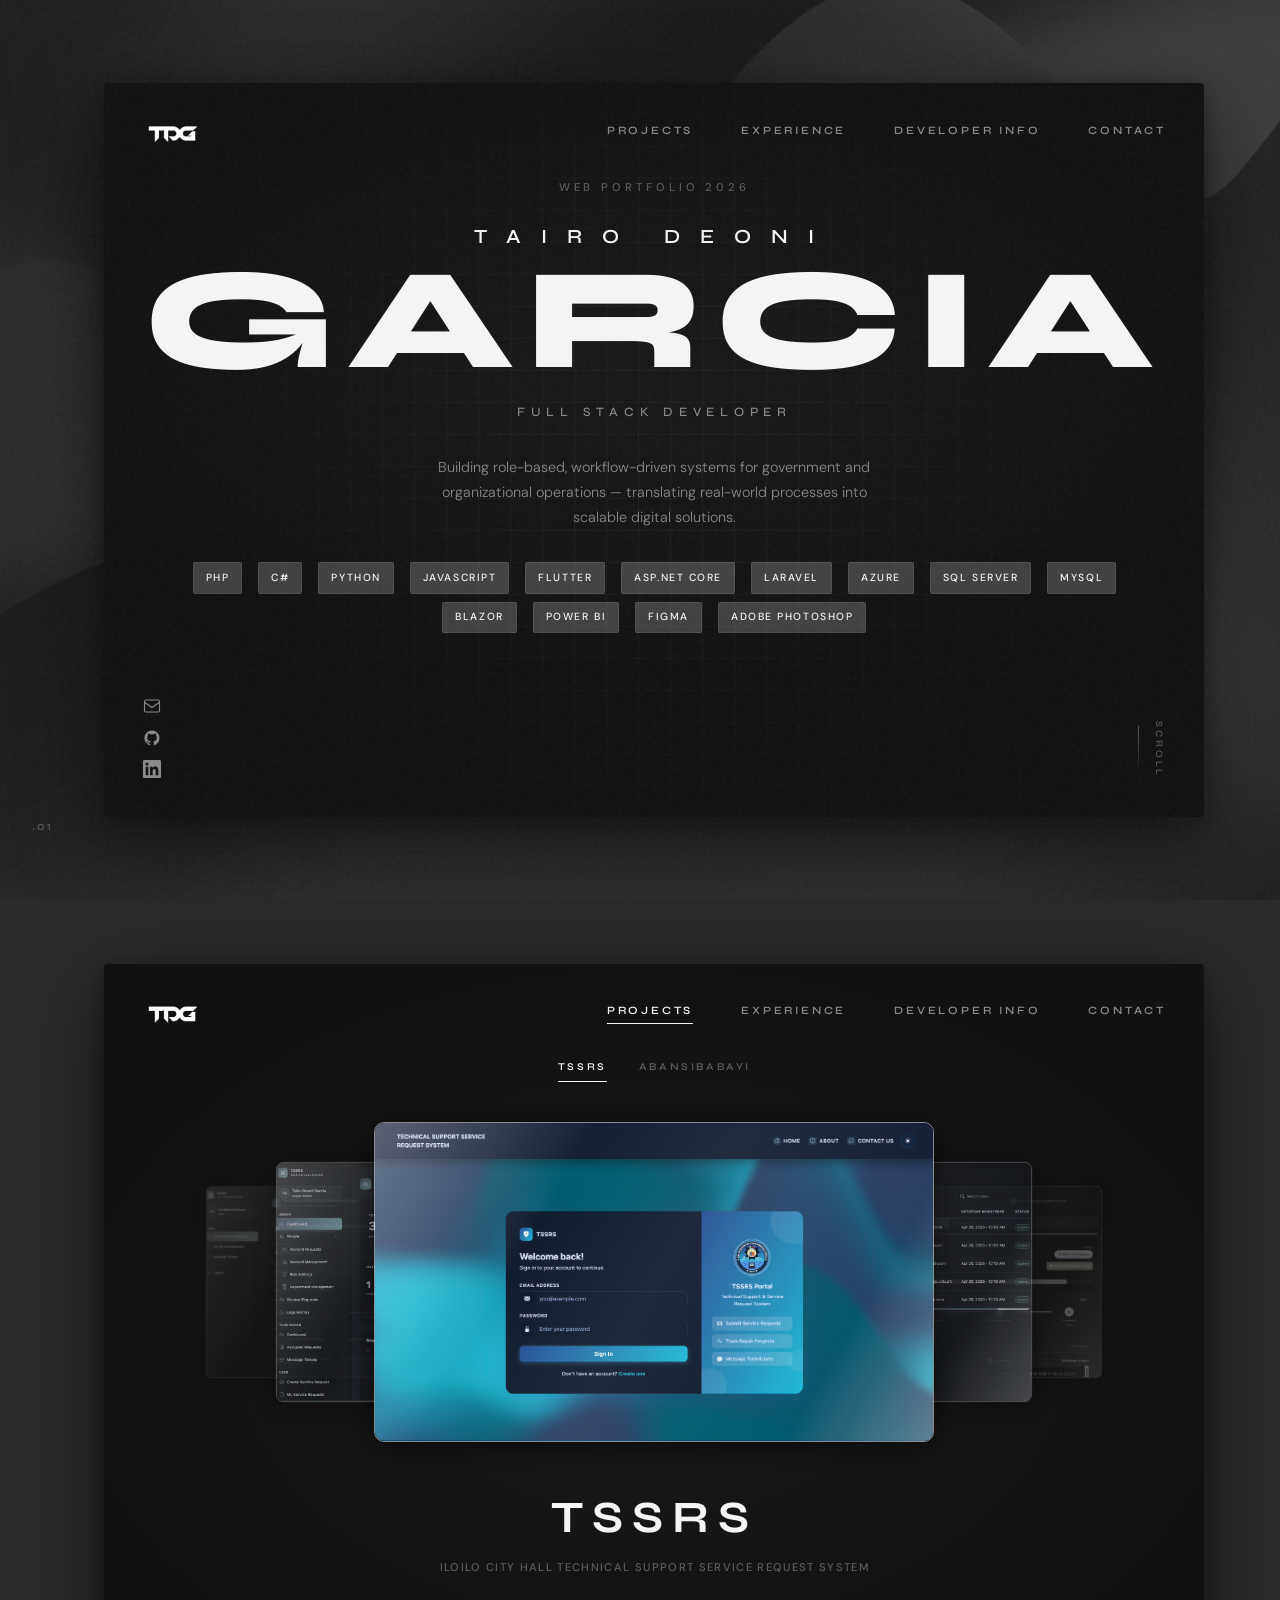
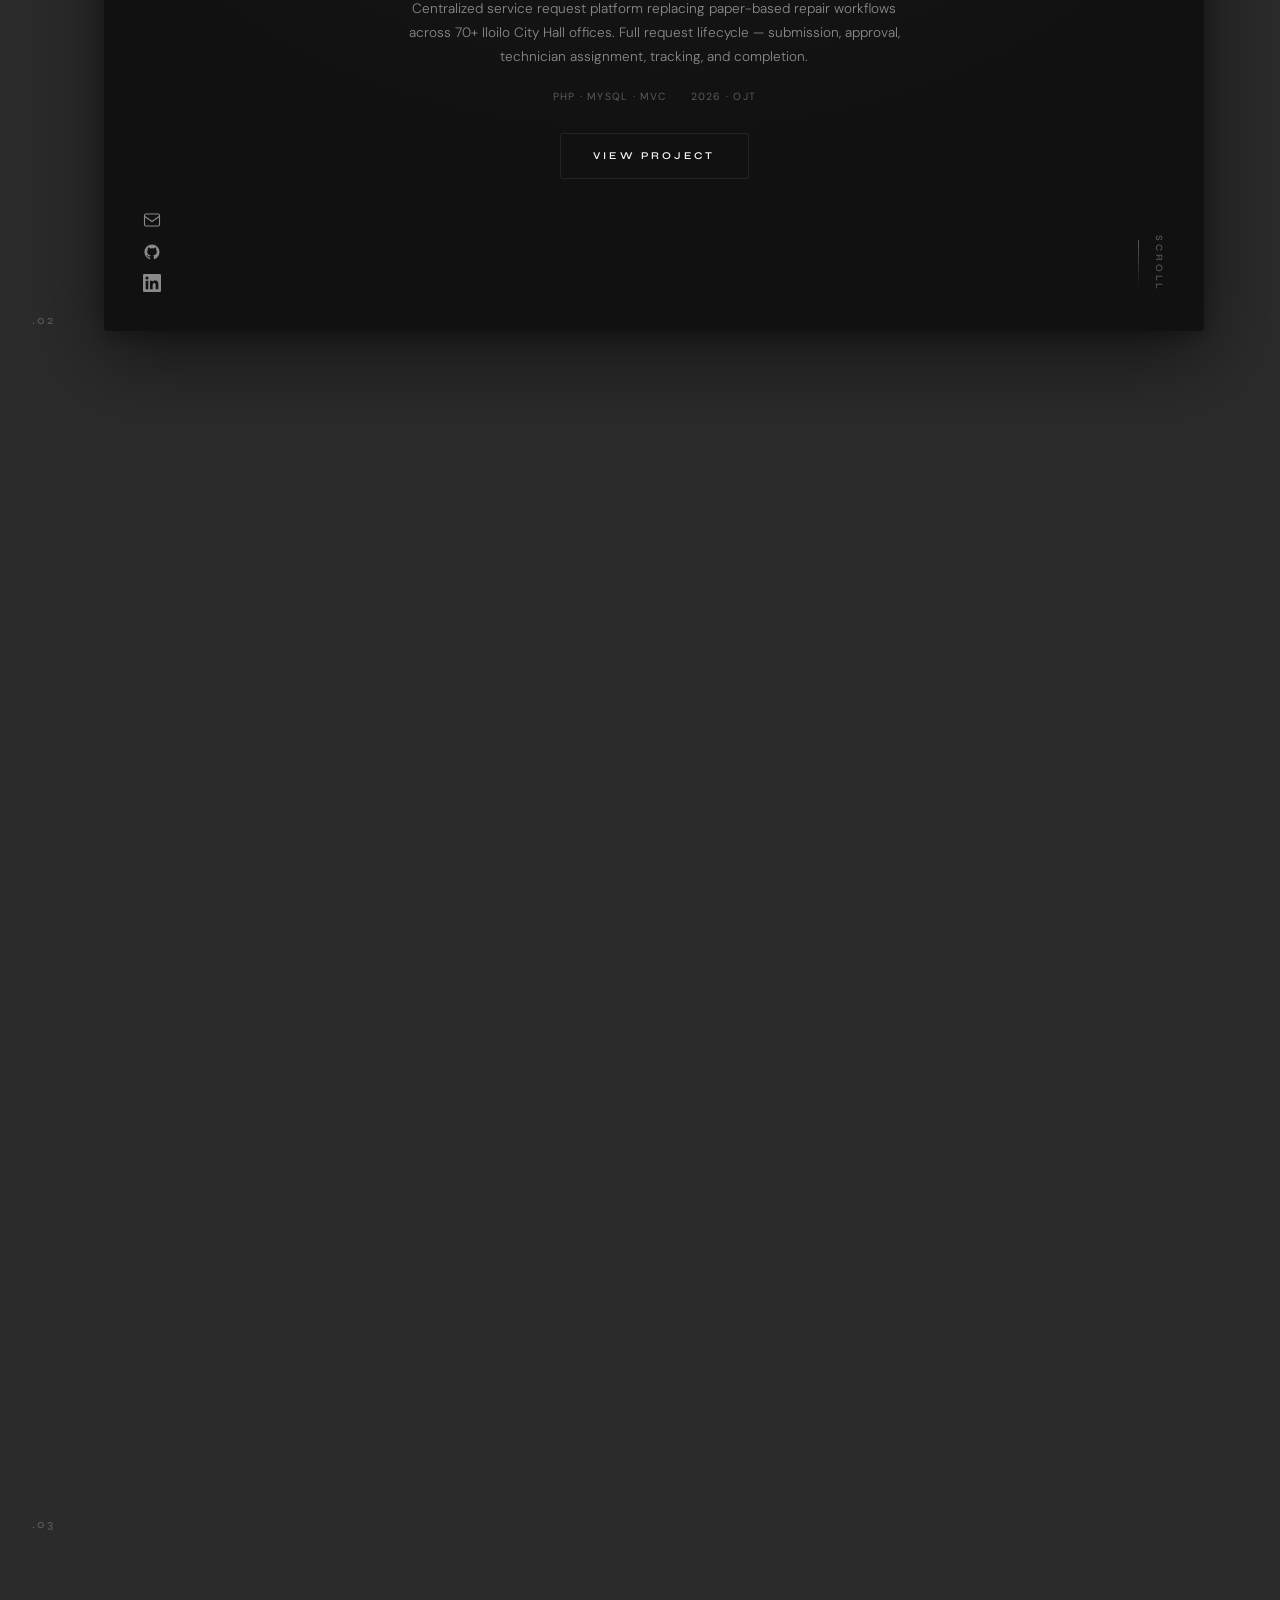
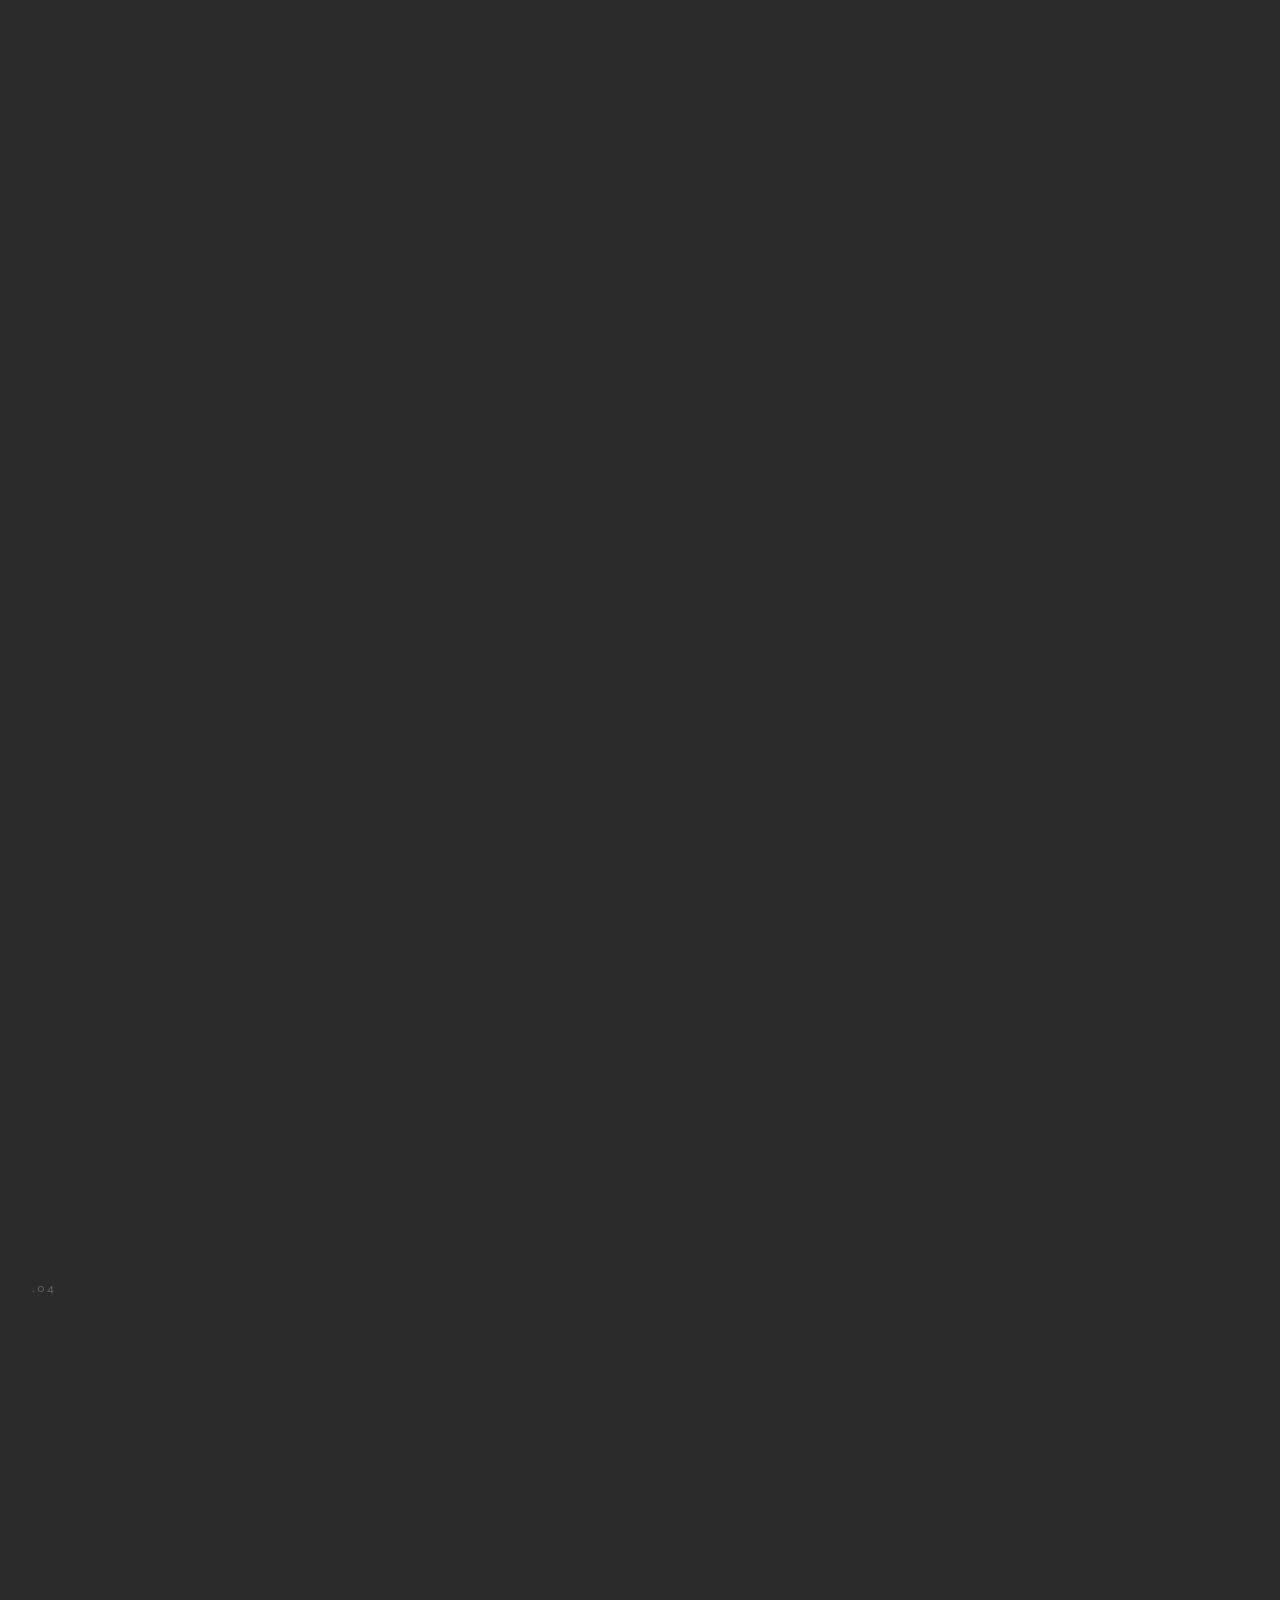
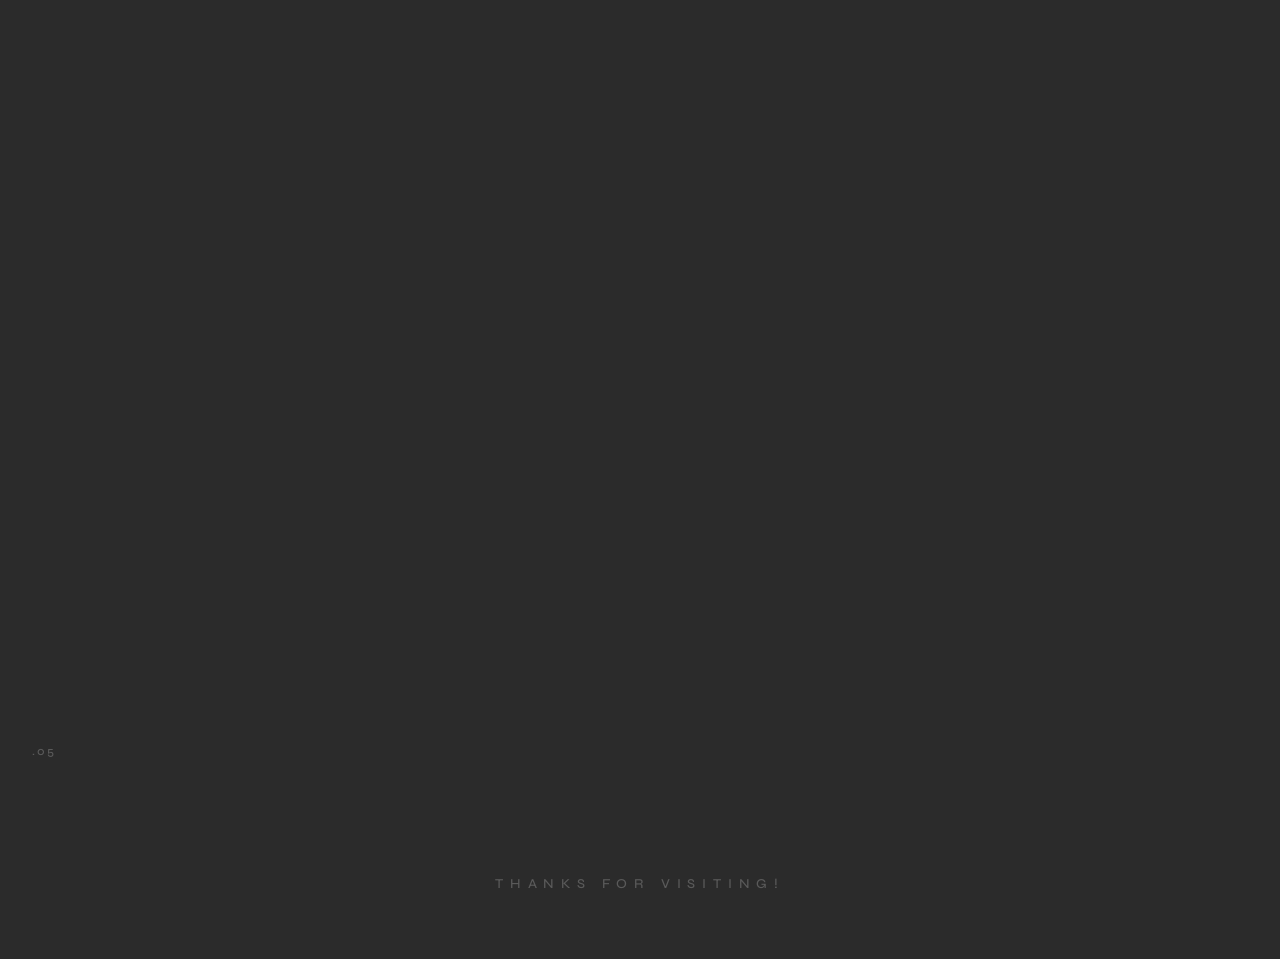
==== commit 2497416f: "Update - 7" ====
--- a/index.html
+++ b/index.html
@@ -84,7 +84,8 @@
                 d="M12 2C6.477 2 2 6.484 2 12.021c0 4.428 2.865 8.184 6.839 9.504.5.092.682-.217.682-.483 0-.237-.008-.868-.013-1.703-2.782.605-3.369-1.343-3.369-1.343-.454-1.158-1.11-1.466-1.11-1.466-.908-.62.069-.608.069-.608 1.003.07 1.531 1.032 1.531 1.032.892 1.53 2.341 1.088 2.91.832.092-.647.35-1.088.636-1.338-2.22-.253-4.555-1.113-4.555-4.951 0-1.093.39-1.988 1.029-2.688-.103-.253-.446-1.272.098-2.65 0 0 .84-.27 2.75 1.026A9.564 9.564 0 0112 6.844c.85.004 1.705.115 2.504.337 1.909-1.296 2.747-1.027 2.747-1.027.546 1.379.202 2.398.1 2.651.64.7 1.028 1.595 1.028 2.688 0 3.848-2.339 4.695-4.566 4.943.359.309.678.92.678 1.855 0 1.338-.012 2.419-.012 2.747 0 .268.18.58.688.482A10.019 10.019 0 0022 12.021C22 6.484 17.522 2 12 2z" />
             </svg>
           </a>
-          <a href="https://linkedin.com" target="_blank" rel="noopener noreferrer" aria-label="LinkedIn">
+          <a href="https://www.linkedin.com/in/tairo-deoni-garcia" target="_blank" rel="noopener noreferrer"
+            aria-label="LinkedIn">
             <svg viewBox="0 0 24 24" fill="currentColor">
               <path
                 d="M20.447 20.452h-3.554v-5.569c0-1.328-.027-3.037-1.852-3.037-1.853 0-2.136 1.445-2.136 2.939v5.667H9.351V9h3.414v1.561h.046c.477-.9 1.637-1.85 3.37-1.85 3.601 0 4.267 2.37 4.267 5.455v6.286zM5.337 7.433a2.062 2.062 0 01-2.063-2.065 2.064 2.064 0 114.127 0 2.065 2.065 0 01-2.063 2.065zm1.782 13.019H3.555V9h3.564v11.452zM22.225 0H1.771C.792 0 0 .774 0 1.729v20.542C0 23.227.792 24 1.771 24h20.451C23.2 24 24 23.227 24 22.271V1.729C24 .774 23.2 0 22.222 0h.003z" />
@@ -132,7 +133,8 @@
                 d="M12 2C6.477 2 2 6.484 2 12.021c0 4.428 2.865 8.184 6.839 9.504.5.092.682-.217.682-.483 0-.237-.008-.868-.013-1.703-2.782.605-3.369-1.343-3.369-1.343-.454-1.158-1.11-1.466-1.11-1.466-.908-.62.069-.608.069-.608 1.003.07 1.531 1.032 1.531 1.032.892 1.53 2.341 1.088 2.91.832.092-.647.35-1.088.636-1.338-2.22-.253-4.555-1.113-4.555-4.951 0-1.093.39-1.988 1.029-2.688-.103-.253-.446-1.272.098-2.65 0 0 .84-.27 2.75 1.026A9.564 9.564 0 0112 6.844c.85.004 1.705.115 2.504.337 1.909-1.296 2.747-1.027 2.747-1.027.546 1.379.202 2.398.1 2.651.64.7 1.028 1.595 1.028 2.688 0 3.848-2.339 4.695-4.566 4.943.359.309.678.92.678 1.855 0 1.338-.012 2.419-.012 2.747 0 .268.18.58.688.482A10.019 10.019 0 0022 12.021C22 6.484 17.522 2 12 2z" />
             </svg>
           </a>
-          <a href="https://linkedin.com" target="_blank" rel="noopener noreferrer" aria-label="LinkedIn">
+          <a href="https://www.linkedin.com/in/tairo-deoni-garcia" target="_blank" rel="noopener noreferrer"
+            aria-label="LinkedIn">
             <svg viewBox="0 0 24 24" fill="currentColor">
               <path
                 d="M20.447 20.452h-3.554v-5.569c0-1.328-.027-3.037-1.852-3.037-1.853 0-2.136 1.445-2.136 2.939v5.667H9.351V9h3.414v1.561h.046c.477-.9 1.637-1.85 3.37-1.85 3.601 0 4.267 2.37 4.267 5.455v6.286zM5.337 7.433a2.062 2.062 0 01-2.063-2.065 2.064 2.064 0 114.127 0 2.065 2.065 0 01-2.063 2.065zm1.782 13.019H3.555V9h3.564v11.452zM22.225 0H1.771C.792 0 0 .774 0 1.729v20.542C0 23.227.792 24 1.771 24h20.451C23.2 24 24 23.227 24 22.271V1.729C24 .774 23.2 0 22.222 0h.003z" />
@@ -184,8 +186,11 @@
                 <span class="exp-type">On-the-Job Training</span>
               </div>
               <h3 class="exp-role">Full Stack Developer Intern</h3>
-              <p class="exp-org">Department of Information and Communications Technology Services<br><em>Iloilo City
-                  Hall — DICTS, Iloilo City</em></p>
+              <p class="exp-org">Data Assessment and System Management Office, ICT Division<br>
+                <em>
+                  Technical Support Service Request System (TSSRS)
+                </em>
+              </p>
               <ul class="exp-highlights">
                 <li>Designed and developed TSSRS — a centralized, role-based technical support service request system
                   replacing paper-based workflows across 70+ city hall offices.</li>
@@ -194,7 +199,8 @@
                 <li>Built with PHP, MySQL, and MVC architecture; deployed internally across city departments.</li>
               </ul>
               <div class="exp-tags">
-                <span>PHP</span><span>MySQL</span><span>MVC</span><span>RBAC</span>
+                <span>PHP Native</span><span>Vanilla JS</span><span>Custom
+                  UI/UX</span><span>Bootstrap</span><span>MySQL</span><span>MVC</span><span>RBAC</span>
               </div>
             </div>
           </li>
@@ -209,7 +215,11 @@
                 <span class="exp-type">Academic / Freelance</span>
               </div>
               <h3 class="exp-role">Full Stack Developer</h3>
-              <p class="exp-org">Iloilo Girl Scout Council<br><em>AbansiBabayi Web Management System</em></p>
+              <p class="exp-org">Iloilo Girl Scout Council<br>
+                <em>
+                  AbansiBabayi: A Web-Based Management System for Iloilo Girl Scout Council
+                </em>
+              </p>
               <ul class="exp-highlights">
                 <li>Built a multi-entity registration and approval system for Scout and Troop Leader management across
                   Iloilo province.</li>
@@ -217,7 +227,8 @@
                 <li>Deployed on Microsoft Azure with SQL Server; handled CI/CD and production environment setup.</li>
               </ul>
               <div class="exp-tags">
-                <span>ASP.NET Core</span><span>SQL Server</span><span>Azure</span><span>Figma</span>
+                <span>C#</span><span>ASP.NET Core</span><span>Blazor</span><span>MudBlazor</span><span>MS SQL
+                  Server</span><span>Azure</span>
               </div>
             </div>
           </li>
@@ -239,7 +250,8 @@
                 d="M12 2C6.477 2 2 6.484 2 12.021c0 4.428 2.865 8.184 6.839 9.504.5.092.682-.217.682-.483 0-.237-.008-.868-.013-1.703-2.782.605-3.369-1.343-3.369-1.343-.454-1.158-1.11-1.466-1.11-1.466-.908-.62.069-.608.069-.608 1.003.07 1.531 1.032 1.531 1.032.892 1.53 2.341 1.088 2.91.832.092-.647.35-1.088.636-1.338-2.22-.253-4.555-1.113-4.555-4.951 0-1.093.39-1.988 1.029-2.688-.103-.253-.446-1.272.098-2.65 0 0 .84-.27 2.75 1.026A9.564 9.564 0 0112 6.844c.85.004 1.705.115 2.504.337 1.909-1.296 2.747-1.027 2.747-1.027.546 1.379.202 2.398.1 2.651.64.7 1.028 1.595 1.028 2.688 0 3.848-2.339 4.695-4.566 4.943.359.309.678.92.678 1.855 0 1.338-.012 2.419-.012 2.747 0 .268.18.58.688.482A10.019 10.019 0 0022 12.021C22 6.484 17.522 2 12 2z" />
             </svg>
           </a>
-          <a href="https://linkedin.com" target="_blank" rel="noopener noreferrer" aria-label="LinkedIn">
+          <a href="https://www.linkedin.com/in/tairo-deoni-garcia" target="_blank" rel="noopener noreferrer"
+            aria-label="LinkedIn">
             <svg viewBox="0 0 24 24" fill="currentColor">
               <path
                 d="M20.447 20.452h-3.554v-5.569c0-1.328-.027-3.037-1.852-3.037-1.853 0-2.136 1.445-2.136 2.939v5.667H9.351V9h3.414v1.561h.046c.477-.9 1.637-1.85 3.37-1.85 3.601 0 4.267 2.37 4.267 5.455v6.286zM5.337 7.433a2.062 2.062 0 01-2.063-2.065 2.064 2.064 0 114.127 0 2.065 2.065 0 01-2.063 2.065zm1.782 13.019H3.555V9h3.564v11.452zM22.225 0H1.771C.792 0 0 .774 0 1.729v20.542C0 23.227.792 24 1.771 24h20.451C23.2 24 24 23.227 24 22.271V1.729C24 .774 23.2 0 22.222 0h.003z" />
@@ -270,105 +282,148 @@
         </nav>
       </header>
 
-      <div class="developer-content">
-        <div class="developer-profile">
-          <h2 class="developer-heading">Developer Info</h2>
-          <p class="developer-intro">
-            A bit about who I am beyond the code — background, interests, and what drives the work.
-          </p>
-
-          <div class="developer-image-container">
-            <button class="slider-btn slider-btn--left" id="prevDevPhoto" aria-label="Previous photo">
-              <svg viewBox="0 0 24 24" fill="none" stroke="currentColor" stroke-width="2" stroke-linecap="round"
-                stroke-linejoin="round">
-                <polyline points="15 18 9 12 15 6"></polyline>
-              </svg>
-            </button>
-            <div class="developer-image">
-              <img src="img/image1.jpg" alt="Tairo Garcia — Full Stack Developer (Photo 1)" class="slider-image active"
-                loading="lazy">
-              <img src="img/image2.jpg" alt="Tairo Garcia — Full Stack Developer (Photo 2)" class="slider-image"
-                loading="lazy">
-            </div>
-            <button class="slider-btn slider-btn--right" id="nextDevPhoto" aria-label="Next photo">
-              <svg viewBox="0 0 24 24" fill="none" stroke="currentColor" stroke-width="2" stroke-linecap="round"
-                stroke-linejoin="round">
-                <polyline points="9 18 15 12 9 6"></polyline>
-              </svg>
-            </button>
-            <div class="slider-dots" id="devPhotoDots">
-              <button class="slider-dot active" data-slide="0" aria-label="Photo 1"></button>
-              <button class="slider-dot" data-slide="1" aria-label="Photo 2"></button>
+      <div>
+        <div class="developer-content">
+          <div class="developer-profile">
+            <h2 class="developer-heading">Developer Info</h2>
+            <p class="developer-intro">
+              A bit about who I am beyond the code — background, interests, and what drives the work.
+            </p>
+
+            <div class="developer-image-container">
+              <button class="slider-btn slider-btn--left" id="prevDevPhoto" aria-label="Previous photo">
+                <svg viewBox="0 0 24 24" fill="none" stroke="currentColor" stroke-width="2" stroke-linecap="round"
+                  stroke-linejoin="round">
+                  <polyline points="15 18 9 12 15 6"></polyline>
+                </svg>
+              </button>
+              <div class="developer-image">
+                <img src="img/image1.jpg" alt="Tairo Garcia — Full Stack Developer (Photo 1)"
+                  class="slider-image active" loading="lazy">
+                <img src="img/image2.jpg" alt="Tairo Garcia — Full Stack Developer (Photo 2)" class="slider-image"
+                  loading="lazy">
+              </div>
+              <button class="slider-btn slider-btn--right" id="nextDevPhoto" aria-label="Next photo">
+                <svg viewBox="0 0 24 24" fill="none" stroke="currentColor" stroke-width="2" stroke-linecap="round"
+                  stroke-linejoin="round">
+                  <polyline points="9 18 15 12 9 6"></polyline>
+                </svg>
+              </button>
+              <div class="slider-dots" id="devPhotoDots">
+                <button class="slider-dot active" data-slide="0" aria-label="Photo 1"></button>
+                <button class="slider-dot" data-slide="1" aria-label="Photo 2"></button>
+              </div>
             </div>
           </div>
-        </div>
-
-        <div class="developer-details-column">
-          <dl class="developer-details">
-            <div class="developer-item">
-              <dt>Full Name</dt>
-              <dd>Tairo Deoni E. Garcia</dd>
-            </div>
-            <div class="developer-item">
-              <dt>Role</dt>
-              <dd>Full Stack Developer</dd>
-            </div>
-            <div class="developer-item">
-              <dt>Location</dt>
-              <dd>Parara Norte, Tigbauan · Iloilo, Philippines</dd>
-            </div>
-            <div class="developer-item">
-              <dt>Education</dt>
-              <dd>
-                <strong>Central Philippine University</strong> — Jaro, Iloilo City<br>
-                Bachelor of Science in Information Technology · 2022 – 2026<br>
-                <em>Major in Database Design, Management & Administration</em>
-              </dd>
-            </div>
-            <div class="developer-item">
-              <dt>About</dt>
-              <dd>
-                I recently graduated from Central Philippine University and enjoy building systems that solve real
-                organizational problems. Through working with government offices and nonprofit organizations in Iloilo,
-                I learned that effective software should reflect how people actually work. I am particularly interested
-                in role-based systems, approval workflows, and process automation that replace manual and paper-based
-                operations. My approach focuses on understanding the people and processes behind a problem before
-                designing a solution. I aim to create technology that is practical, reliable, and meaningful to the
-                organizations that use it.
-              </dd>
-            </div>
-            <div class="developer-item">
-              <dt>Honors &amp; Awards</dt>
-              <dd>
-                <ul class="awards-list">
-                  <li class="award-item">
-                    <span class="award-icon" aria-hidden="true">
-                      <svg viewBox="0 0 24 24" fill="none" stroke="currentColor" stroke-width="1.5">
-                        <circle cx="12" cy="8" r="6" />
-                        <path d="M8.21 13.89 7 23l5-3 5 3-1.21-9.12" />
-                      </svg>
-                    </span>
-                    <span class="award-body">
-                      <strong>Cum Laude - Bachelor of Science in Information Technology</strong>
-                      <em>Central Philippine University · 2026</em>
-                    </span>
-                  </li>
-                  <li class="award-item">
-                    <span class="award-icon" aria-hidden="true">
-                      <svg viewBox="0 0 24 24" fill="none" stroke="currentColor" stroke-width="1.5">
-                        <path
-                          d="M12 2l3.09 6.26L22 9.27l-5 4.87 1.18 6.88L12 17.77l-6.18 3.25L7 14.14 2 9.27l6.91-1.01L12 2z" />
-                      </svg>
-                    </span>
-                    <span class="award-body">
-                      <strong>Best in Thesis Presentation (AbansiBabayi)</strong>
-                      <em>CPU College of Computer Studies · 2026</em>
-                    </span>
-                  </li>
-                </ul>
-              </dd>
-            </div>
-          </dl>
+
+          <div class="developer-details-column">
+            <dl class="developer-details">
+              <div class="developer-item">
+                <dt>Full Name</dt>
+                <dd>Tairo Deoni E. Garcia</dd>
+              </div>
+              <div class="developer-item">
+                <dt>Role</dt>
+                <dd>Full Stack Developer</dd>
+              </div>
+              <div class="developer-item">
+                <dt>Location</dt>
+                <dd>Parara Norte, Tigbauan · Iloilo, Philippines</dd>
+              </div>
+              <div class="developer-item">
+                <dt>Education</dt>
+                <dd>
+                  <strong>Central Philippine University</strong> — Jaro, Iloilo City<br>
+                  Bachelor of Science in Information Technology · 2022 – 2026<br>
+                  <em>Major in Database Design, Management & Administration</em>
+                </dd>
+              </div>
+              <div class="developer-item">
+                <dt>About</dt>
+                <dd>
+                  I recently graduated from Central Philippine University and enjoy building systems that solve real
+                  organizational problems. Through working with government offices and nonprofit organizations in
+                  Iloilo,
+                  I learned that effective software should reflect how people actually work. I am particularly
+                  interested
+                  in role-based systems, approval workflows, and process automation that replace manual and paper-based
+                  operations. My approach focuses on understanding the people and processes behind a problem before
+                  designing a solution. I aim to create technology that is practical, reliable, and meaningful to the
+                  organizations that use it.
+                </dd>
+              </div>
+            </dl>
+          </div>
+        </div>
+
+        <div class="developer-other-items">
+          <div class="developer-item" style="flex: 1">
+            <dt>Leadership Experience</dt>
+            <dd>
+              <ul class="awards-list">
+                <li class="award-item">
+                  <span class="award-icon" aria-hidden="true">
+                    <svg viewBox="0 0 24 24" fill="none" stroke="currentColor" stroke-width="1.5">
+                      <path d="M3 10h18" />
+                      <path d="M5 10v12" />
+                      <path d="M9 10v12" />
+                      <path d="M15 10v12" />
+                      <path d="M19 10v12" />
+                      <path d="M2 22h20" />
+                      <path d="M12 3l9 5H3z" />
+                    </svg>
+                  </span>
+                  <span class="award-body">
+                    <strong>Representative - College of Computer Studies</strong>
+                    <em>CPU Republic 21st Parliament· 2025 - 2026</em>
+                  </span>
+                </li>
+                <li class="award-item">
+                  <span class="award-icon" aria-hidden="true">
+                    <svg viewBox="0 0 24 24" fill="none" stroke="currentColor" stroke-width="1.5">
+                      <circle cx="12" cy="7" r="4" />
+                      <path d="M5 21c0-3.866 3.134-7 7-7s7 3.134 7 7" />
+                    </svg>
+                  </span>
+                  <span class="award-body">
+                    <strong>President</strong>
+                    <em>Information Technology Students Organization · 2024 - 2025</em>
+                  </span>
+                </li>
+              </ul>
+            </dd>
+          </div>
+          <div class="developer-item" style="flex: 1;">
+            <dt>Honors &amp; Awards</dt>
+            <dd>
+              <ul class="awards-list">
+                <li class="award-item">
+                  <span class="award-icon" aria-hidden="true">
+                    <svg viewBox="0 0 24 24" fill="none" stroke="currentColor" stroke-width="1.5">
+                      <circle cx="12" cy="8" r="6" />
+                      <path d="M8.21 13.89 7 23l5-3 5 3-1.21-9.12" />
+                    </svg>
+                  </span>
+                  <span class="award-body">
+                    <strong>Cum Laude - Bachelor of Science in Information Technology</strong>
+                    <em>Central Philippine University · 2026</em>
+                  </span>
+                </li>
+                <li class="award-item">
+                  <span class="award-icon" aria-hidden="true">
+                    <svg viewBox="0 0 24 24" fill="none" stroke="currentColor" stroke-width="1.5">
+                      <path
+                        d="M12 2l3.09 6.26L22 9.27l-5 4.87 1.18 6.88L12 17.77l-6.18 3.25L7 14.14 2 9.27l6.91-1.01L12 2z" />
+                    </svg>
+                  </span>
+                  <span class="award-body">
+                    <strong>Best in Thesis Presentation (AbansiBabayi)</strong>
+                    <em>CPU College of Computer Studies · 2026</em>
+                  </span>
+                </li>
+              </ul>
+            </dd>
+          </div>
         </div>
       </div>
 
@@ -386,7 +441,8 @@
                 d="M12 2C6.477 2 2 6.484 2 12.021c0 4.428 2.865 8.184 6.839 9.504.5.092.682-.217.682-.483 0-.237-.008-.868-.013-1.703-2.782.605-3.369-1.343-3.369-1.343-.454-1.158-1.11-1.466-1.11-1.466-.908-.62.069-.608.069-.608 1.003.07 1.531 1.032 1.531 1.032.892 1.53 2.341 1.088 2.91.832.092-.647.35-1.088.636-1.338-2.22-.253-4.555-1.113-4.555-4.951 0-1.093.39-1.988 1.029-2.688-.103-.253-.446-1.272.098-2.65 0 0 .84-.27 2.75 1.026A9.564 9.564 0 0112 6.844c.85.004 1.705.115 2.504.337 1.909-1.296 2.747-1.027 2.747-1.027.546 1.379.202 2.398.1 2.651.64.7 1.028 1.595 1.028 2.688 0 3.848-2.339 4.695-4.566 4.943.359.309.678.92.678 1.855 0 1.338-.012 2.419-.012 2.747 0 .268.18.58.688.482A10.019 10.019 0 0022 12.021C22 6.484 17.522 2 12 2z" />
             </svg>
           </a>
-          <a href="https://linkedin.com" target="_blank" rel="noopener noreferrer" aria-label="LinkedIn">
+          <a href="https://www.linkedin.com/in/tairo-deoni-garcia" target="_blank" rel="noopener noreferrer"
+            aria-label="LinkedIn">
             <svg viewBox="0 0 24 24" fill="currentColor">
               <path
                 d="M20.447 20.452h-3.554v-5.569c0-1.328-.027-3.037-1.852-3.037-1.853 0-2.136 1.445-2.136 2.939v5.667H9.351V9h3.414v1.561h.046c.477-.9 1.637-1.85 3.37-1.85 3.601 0 4.267 2.37 4.267 5.455v6.286zM5.337 7.433a2.062 2.062 0 01-2.063-2.065 2.064 2.064 0 114.127 0 2.065 2.065 0 01-2.063 2.065zm1.782 13.019H3.555V9h3.564v11.452zM22.225 0H1.771C.792 0 0 .774 0 1.729v20.542C0 23.227.792 24 1.771 24h20.451C23.2 24 24 23.227 24 22.271V1.729C24 .774 23.2 0 22.222 0h.003z" />
@@ -488,7 +544,8 @@
                 d="M12 2C6.477 2 2 6.484 2 12.021c0 4.428 2.865 8.184 6.839 9.504.5.092.682-.217.682-.483 0-.237-.008-.868-.013-1.703-2.782.605-3.369-1.343-3.369-1.343-.454-1.158-1.11-1.466-1.11-1.466-.908-.62.069-.608.069-.608 1.003.07 1.531 1.032 1.531 1.032.892 1.53 2.341 1.088 2.91.832.092-.647.35-1.088.636-1.338-2.22-.253-4.555-1.113-4.555-4.951 0-1.093.39-1.988 1.029-2.688-.103-.253-.446-1.272.098-2.65 0 0 .84-.27 2.75 1.026A9.564 9.564 0 0112 6.844c.85.004 1.705.115 2.504.337 1.909-1.296 2.747-1.027 2.747-1.027.546 1.379.202 2.398.1 2.651.64.7 1.028 1.595 1.028 2.688 0 3.848-2.339 4.695-4.566 4.943.359.309.678.92.678 1.855 0 1.338-.012 2.419-.012 2.747 0 .268.18.58.688.482A10.019 10.019 0 0022 12.021C22 6.484 17.522 2 12 2z" />
             </svg>
           </a>
-          <a href="https://linkedin.com" target="_blank" rel="noopener noreferrer" aria-label="LinkedIn">
+          <a href="https://www.linkedin.com/in/tairo-deoni-garcia" target="_blank" rel="noopener noreferrer"
+            aria-label="LinkedIn">
             <svg viewBox="0 0 24 24" fill="currentColor">
               <path
                 d="M20.447 20.452h-3.554v-5.569c0-1.328-.027-3.037-1.852-3.037-1.853 0-2.136 1.445-2.136 2.939v5.667H9.351V9h3.414v1.561h.046c.477-.9 1.637-1.85 3.37-1.85 3.601 0 4.267 2.37 4.267 5.455v6.286zM5.337 7.433a2.062 2.062 0 01-2.063-2.065 2.064 2.064 0 114.127 0 2.065 2.065 0 01-2.063 2.065zm1.782 13.019H3.555V9h3.564v11.452zM22.225 0H1.771C.792 0 0 .774 0 1.729v20.542C0 23.227.792 24 1.771 24h20.451C23.2 24 24 23.227 24 22.271V1.729C24 .774 23.2 0 22.222 0h.003z" />
--- a/css/style.css
+++ b/css/style.css
@@ -277,6 +277,7 @@
   text-transform: uppercase;
 }
 
+
 @keyframes scrollPulse {
 
   0%,
@@ -1000,7 +1001,7 @@
   grid-template-columns: 1fr 1fr;
   gap: clamp(2rem, 5vw, 4rem);
   align-items: start;
-  padding: 2rem 0;
+  padding: 2rem 0 1rem 0;
   position: relative;
   z-index: 2;
 }
@@ -1025,7 +1026,6 @@
 
 .developer-image-container {
   position: relative;
-  max-width: 340px;
   margin-bottom: 2rem;
 }
 
@@ -1173,6 +1173,11 @@
   font-weight: 400;
   color: var(--text-secondary);
   line-height: 1.6;
+}
+
+.developer-other-items {
+  display: flex;
+  gap: 4rem;
 }
 
 /* Awards list */
@@ -1601,14 +1606,16 @@
     padding: 0;
   }
 
+  .developer-other-items {
+    display: flex;
+    flex-direction: column-reverse;
+    margin-top: 2rem;
+    gap: 3rem;
+  }
+
 }
 
 @media (max-width: 480px) {
-
-  .developer-image-container {
-    max-width: none;
-  }
-
 
   .panel-header {
     overflow-x: scroll;
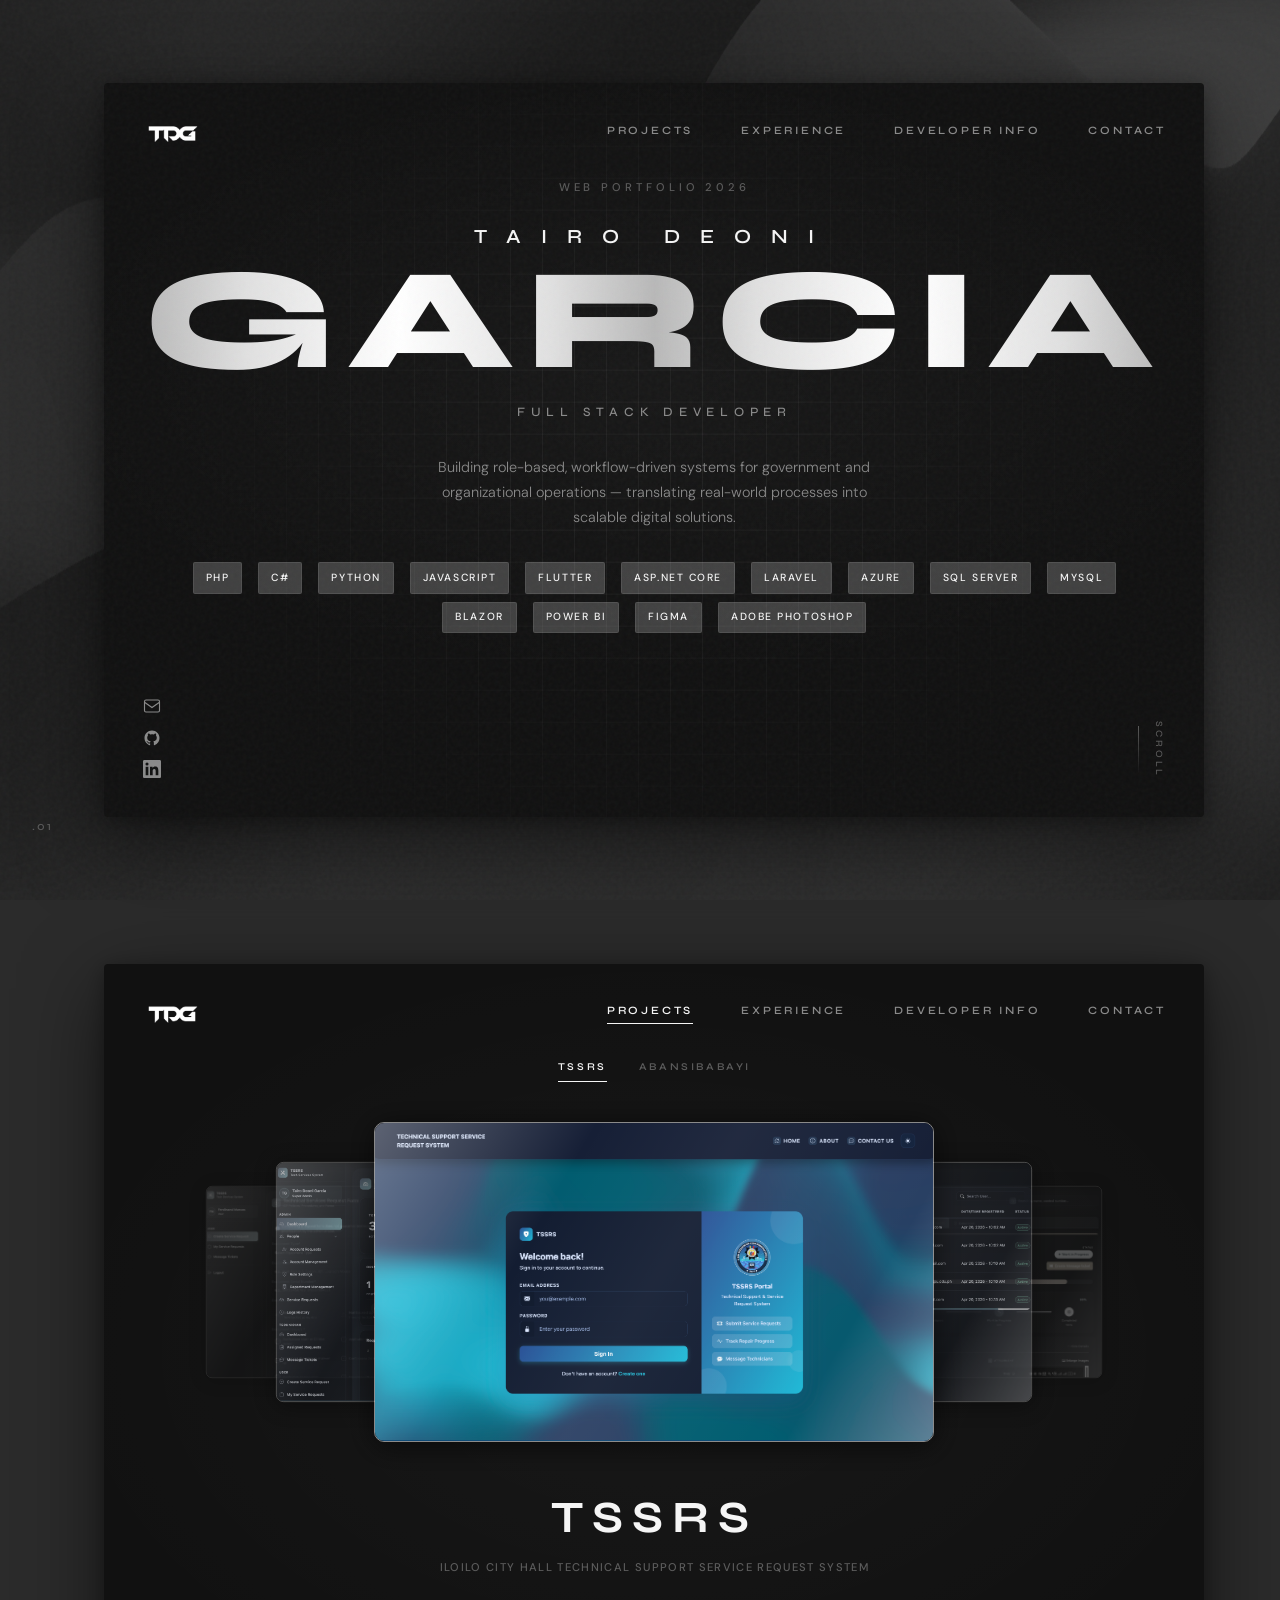
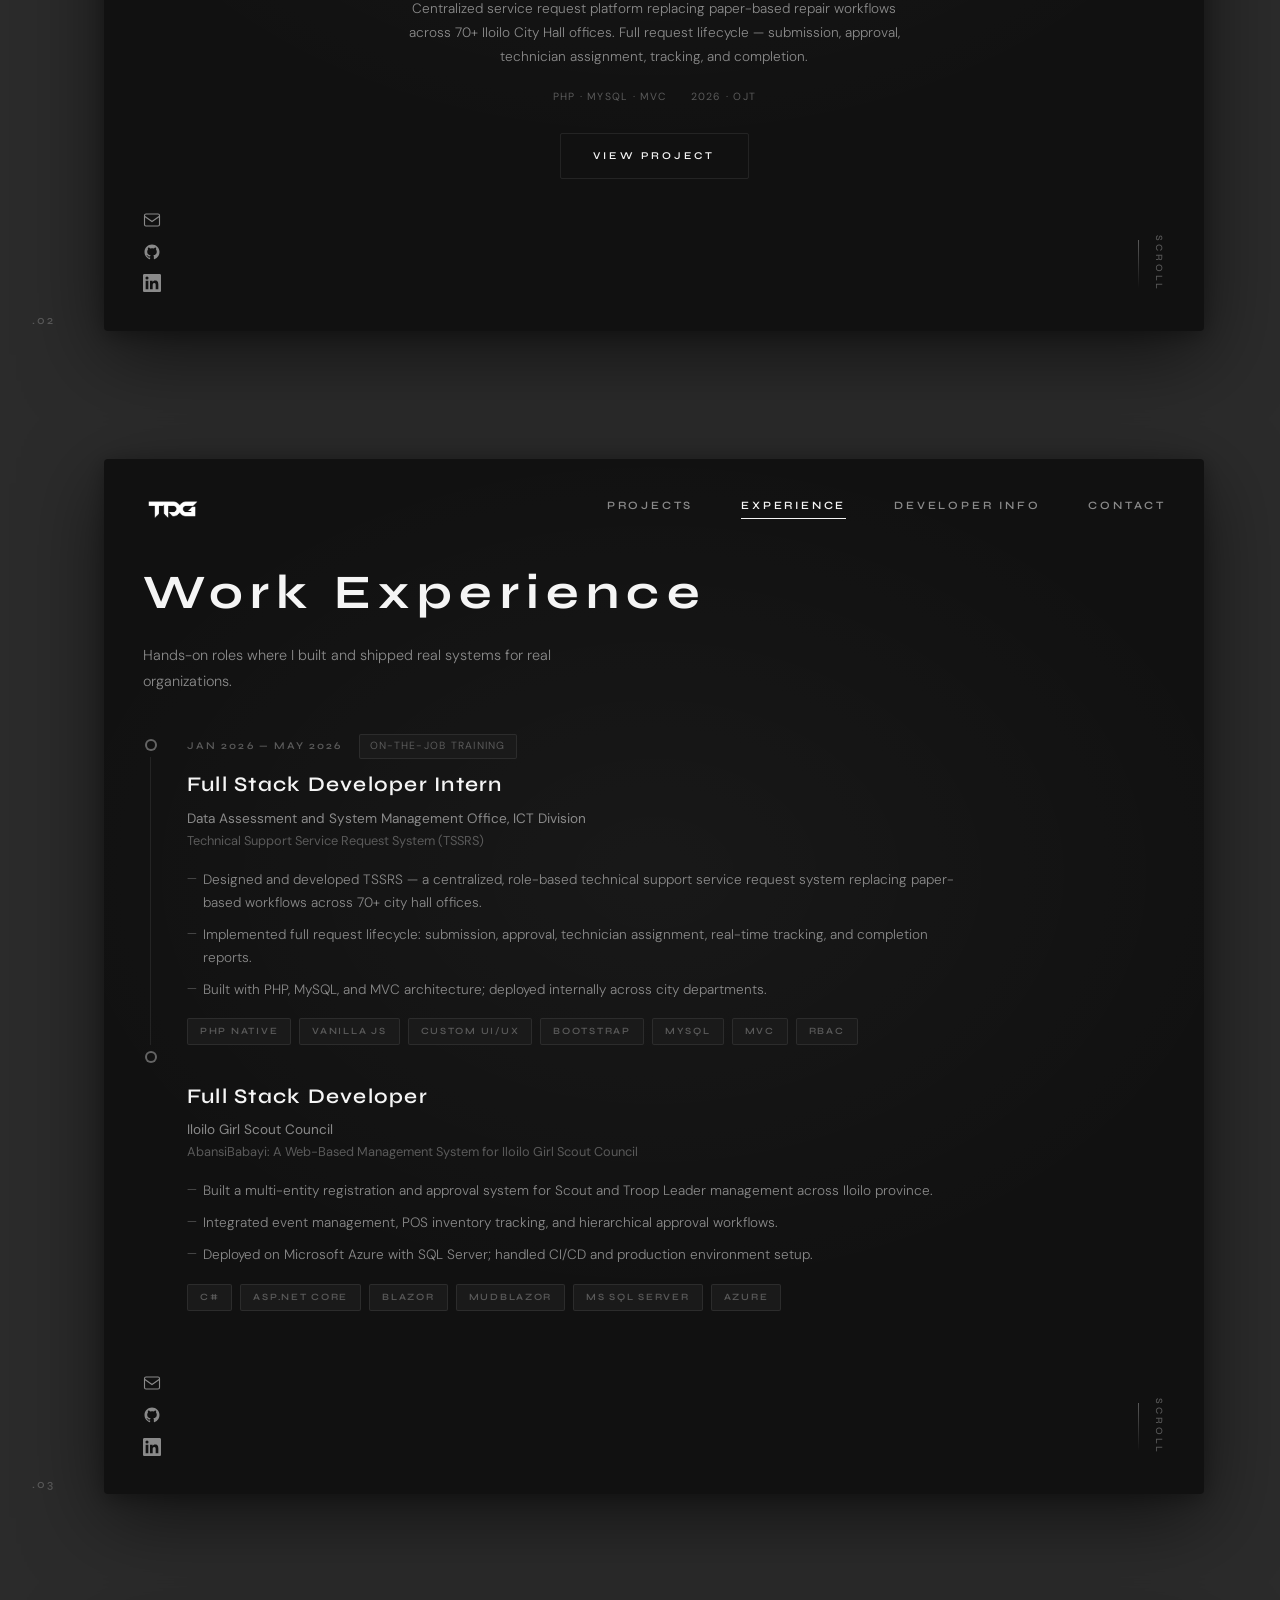
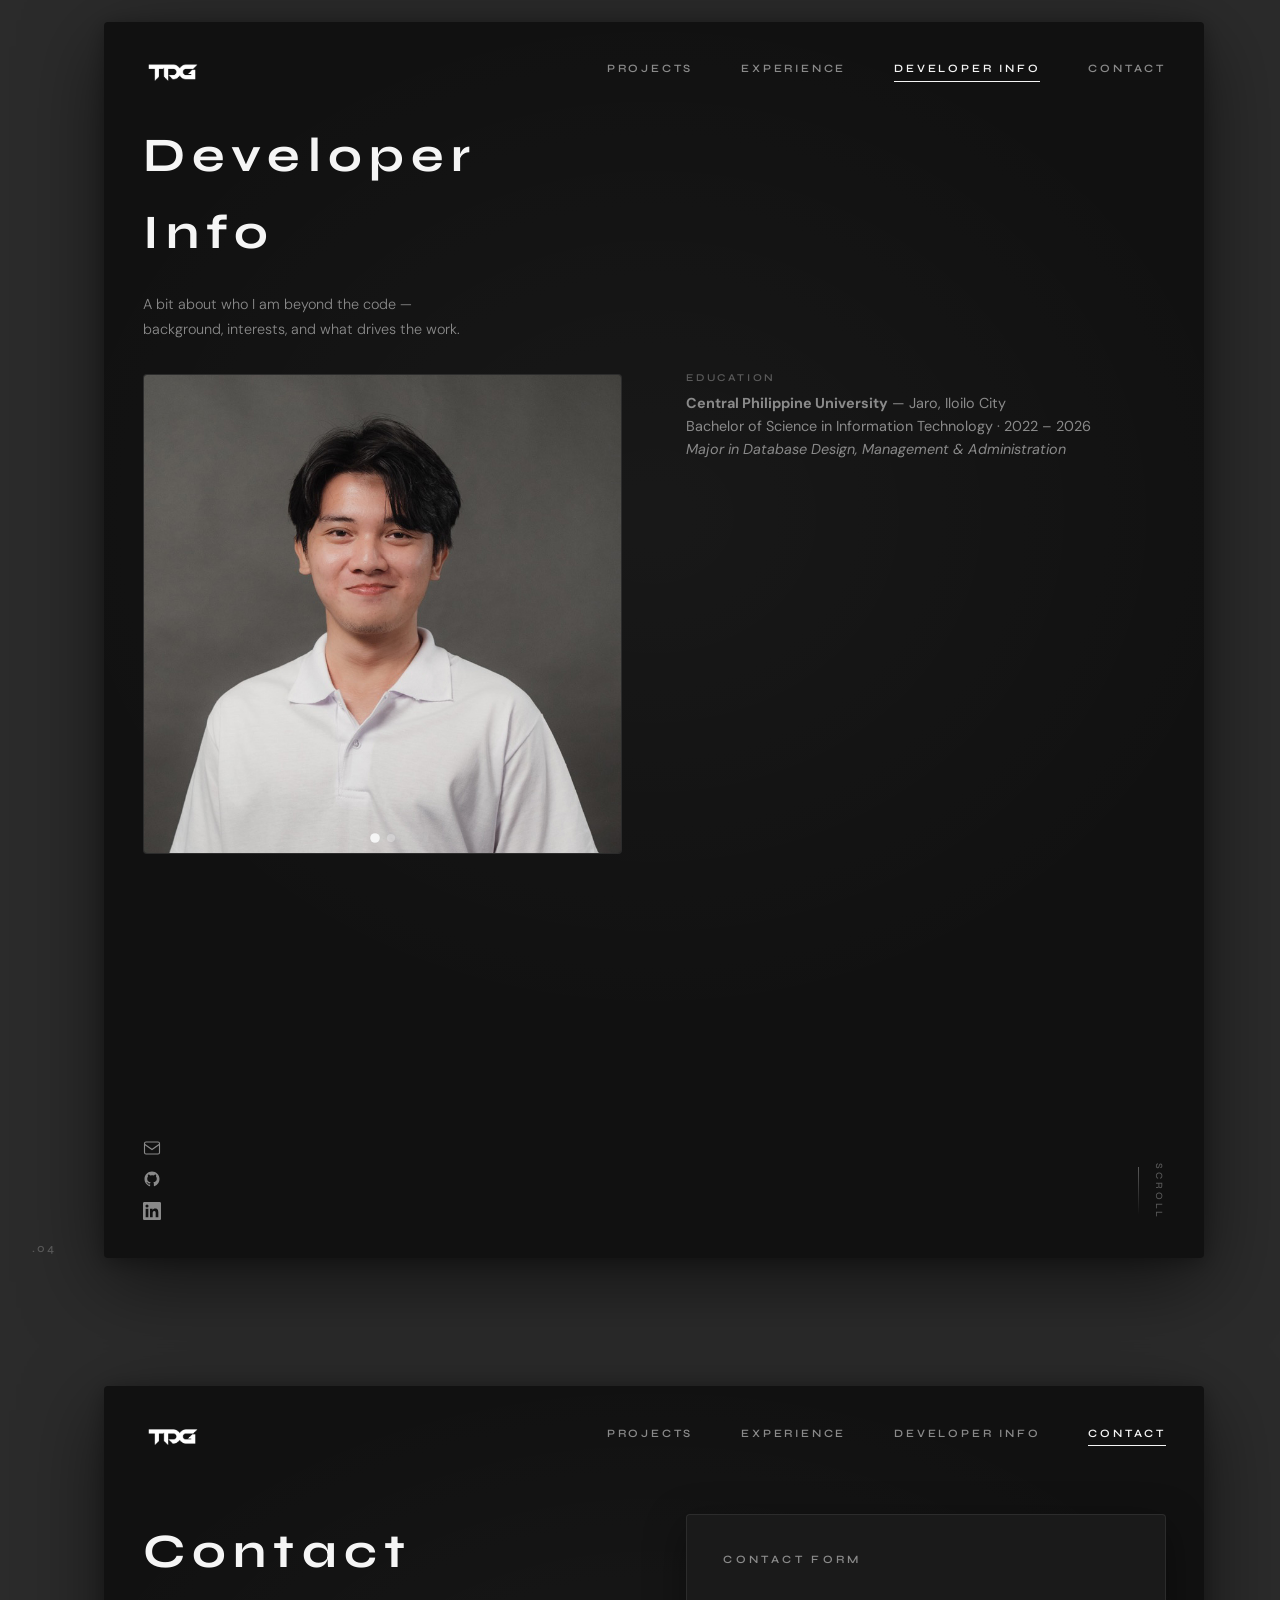
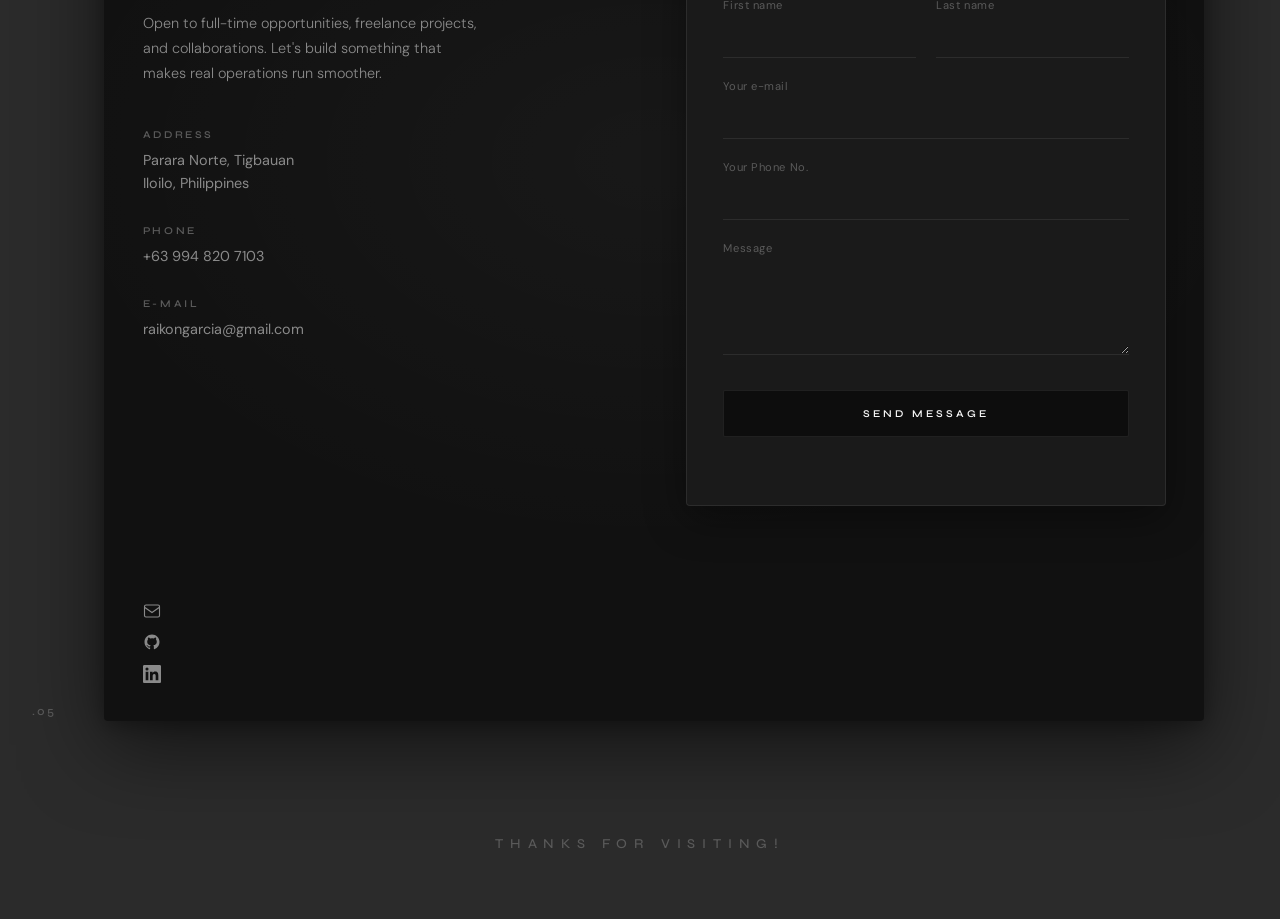
==== commit d3a10c99: "Update - 8" ====
--- a/index.html
+++ b/index.html
@@ -14,6 +14,7 @@
     rel="stylesheet">
   <link rel="stylesheet" href="css/style.css">
   <link rel="stylesheet" href="css/carousel.css">
+  <link rel="stylesheet" href="css/animation.css">
 </head>
 
 <body>
@@ -578,6 +579,7 @@
     gradient.initGradient('#gradient-canvas');
   </script>
   <script src="js/main.js"></script>
+  <script src="js/animation.js"></script>
 </body>
 
 </html>
--- a/css/style.css
+++ b/css/style.css
@@ -337,25 +337,76 @@
   font-weight: 800;
   letter-spacing: 0.08em;
   line-height: 0.95;
-  color: var(--text-primary);
   margin-bottom: 0.75rem;
 
+  background: linear-gradient(90deg,
+      #b8b8b8 0%,
+      #e0e0e0 20%,
+      #ffffff 50%,
+      #e0e0e0 80%,
+      #b8b8b8 100%);
+
+  background-size: 50% 100%;
+
+  -webkit-background-clip: text;
+  background-clip: text;
+  color: transparent;
+
   animation:
-    reveal 10000ms ease-in-out forwards 200ms,
-    glow 10000ms linear infinite 2000ms;
-}
-
-@keyframes reveal {
+    titleReveal 2s ease forwards,
+    metallicShine 2s cubic-bezier(0.22, 1, 0.36, 1) 2s forwards,
+    glow 10s linear infinite 4s;
+}
+
+/* Initial appearance + glow burst */
+@keyframes titleReveal {
+  0% {
+    opacity: 0;
+    transform: translateY(15px);
+    filter: brightness(0.5);
+  }
+
+  50% {
+    opacity: 1;
+
+    filter: brightness(3);
+
+    text-shadow:
+      0 0 10px rgba(255, 255, 255, .8),
+      0 0 20px rgba(255, 255, 255, .6),
+      0 0 40px rgba(255, 255, 255, .4),
+      0 0 80px rgba(255, 255, 255, .2);
+  }
+
   100% {
-    background-size: 300% 300%;
+    opacity: 1;
+    transform: translateY(0);
+    filter: brightness(1);
+    text-shadow: none;
+  }
+}
+
+/* Metallic highlight moving inside text */
+@keyframes metallicShine {
+  0% {
+    background-position: -300% center;
+  }
+
+  100% {
+    background-position: 0% center;
   }
 }
 
 @keyframes glow {
   40% {
-    text-shadow: 0 0 10px #fff;
-  }
-}
+    text-shadow:
+      0 0 10px rgba(255, 255, 255, .8),
+      0 0 20px rgba(255, 255, 255, .6),
+      0 0 40px rgba(255, 255, 255, .4),
+      0 0 80px rgba(255, 255, 255, .2);
+  }
+}
+
 
 .hero-subtitle {
   font-family: var(--font-display);
@@ -876,9 +927,17 @@
 }
 
 /* Body column */
-.exp-body {
-  flex: 1;
-  padding-bottom: 2.5rem;
+.exp-body>* {
+  opacity: 0;
+  transform: translateX(60px);
+  transition: all 0.8s cubic-bezier(0.22, 1, 0.36, 1);
+  will-change: transform, opacity;
+}
+
+/* ACTIVE STATE */
+.exp-body.show>* {
+  opacity: 1;
+  transform: translateX(0);
 }
 
 .exp-item:last-child .exp-body {
--- a/css/animation.css
+++ b/css/animation.css
@@ -0,0 +1,61 @@
+.hero-description {
+    opacity: 0;
+    animation: slideUpFade 0.8s ease forwards;
+    animation-delay: 0.3s;
+}
+
+
+@keyframes slideUpFade {
+    from {
+        opacity: 0;
+        transform: translateY(30px);
+    }
+
+    to {
+        opacity: 1;
+        transform: translateY(0);
+    }
+}
+
+/* meta first */
+.exp-body.show .exp-meta {
+    transition-delay: 0.05s;
+}
+
+/* role */
+.exp-body.show .exp-role {
+    transition-delay: 0.15s;
+}
+
+/* org */
+.exp-body.show .exp-org {
+    transition-delay: 0.25s;
+}
+
+/* bullet list */
+.exp-body.show .exp-highlights {
+    transition-delay: 0.35s;
+}
+
+/* tags */
+.exp-body.show .exp-tags {
+    transition-delay: 0.45s;
+}
+
+
+.developer-item {
+    opacity: 0;
+    transform: translateX(60px);
+    transition: all 0.6s cubic-bezier(0.22, 1, 0.36, 1);
+}
+
+.developer-item.show {
+    opacity: 1;
+    transform: translateX(0);
+}
+
+/* when leaving viewport */
+.developer-item.hide {
+    opacity: 0;
+    transform: translateX(60px);
+}
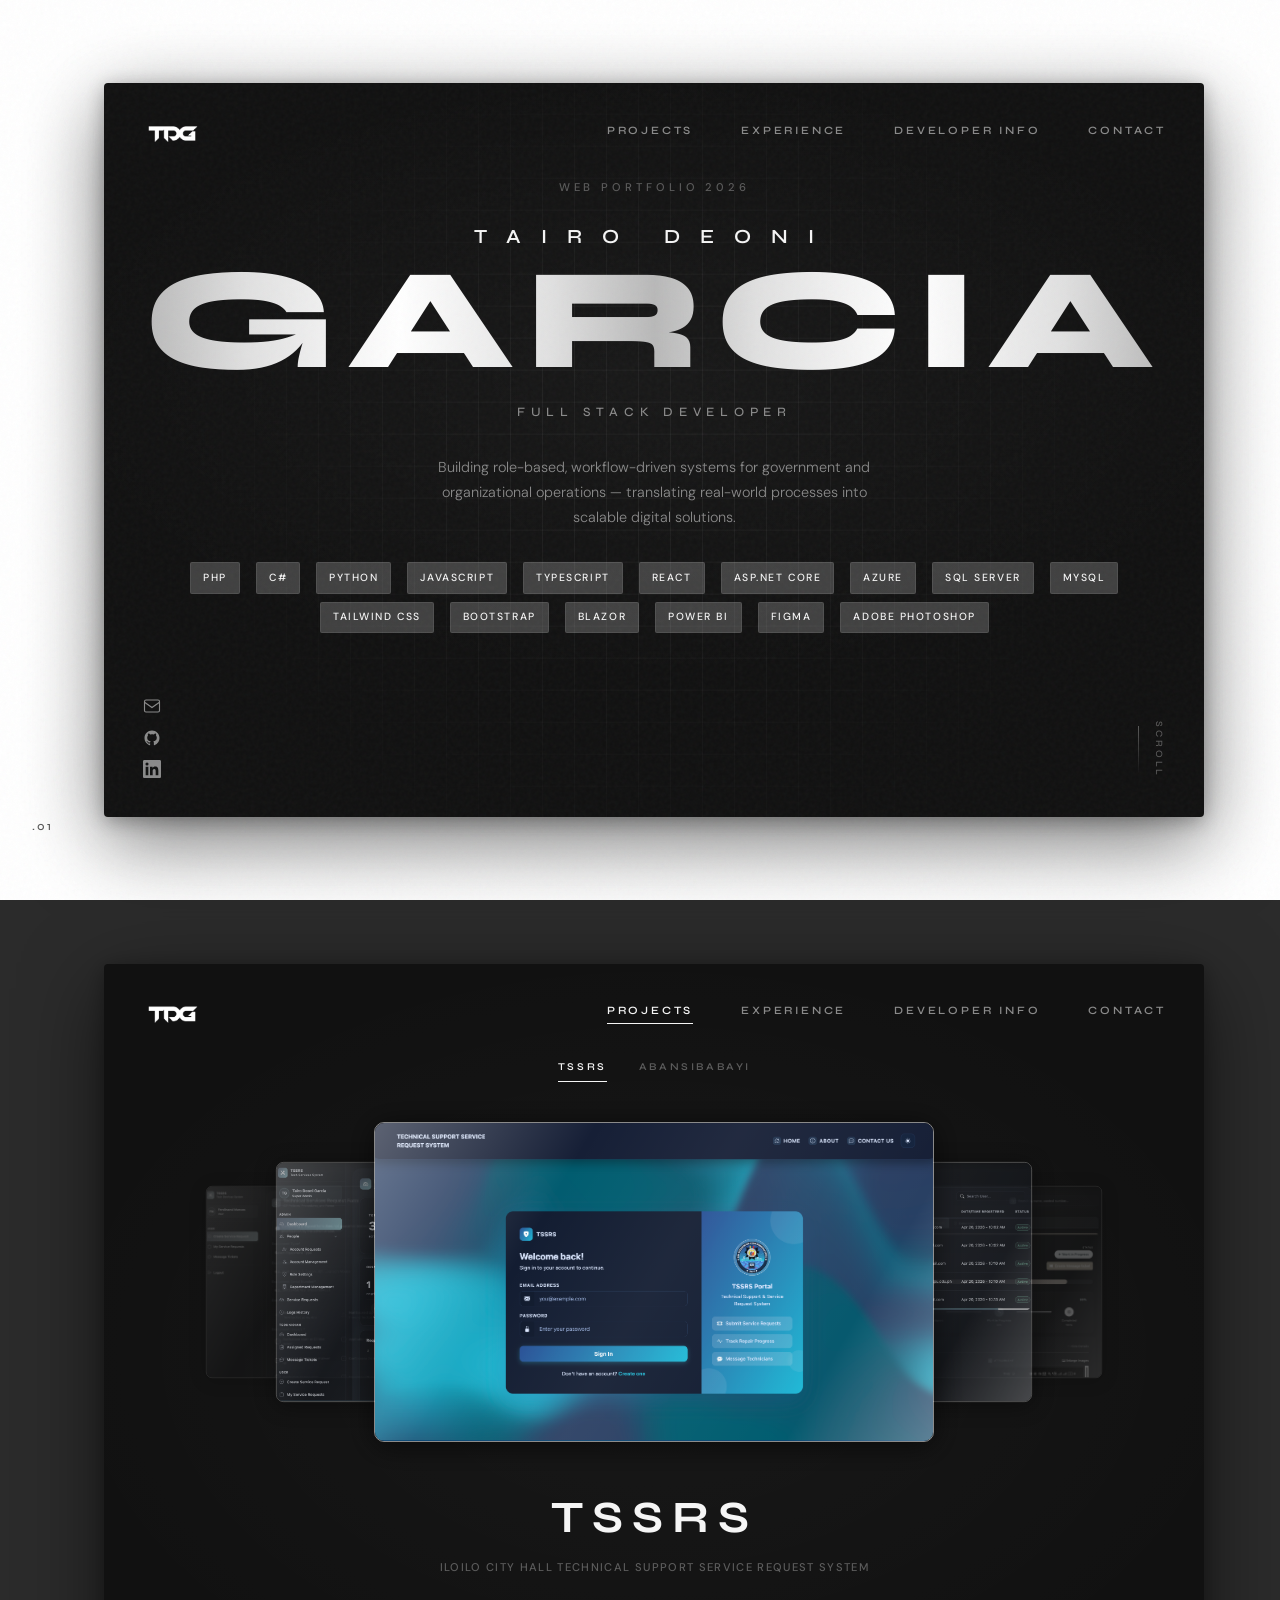
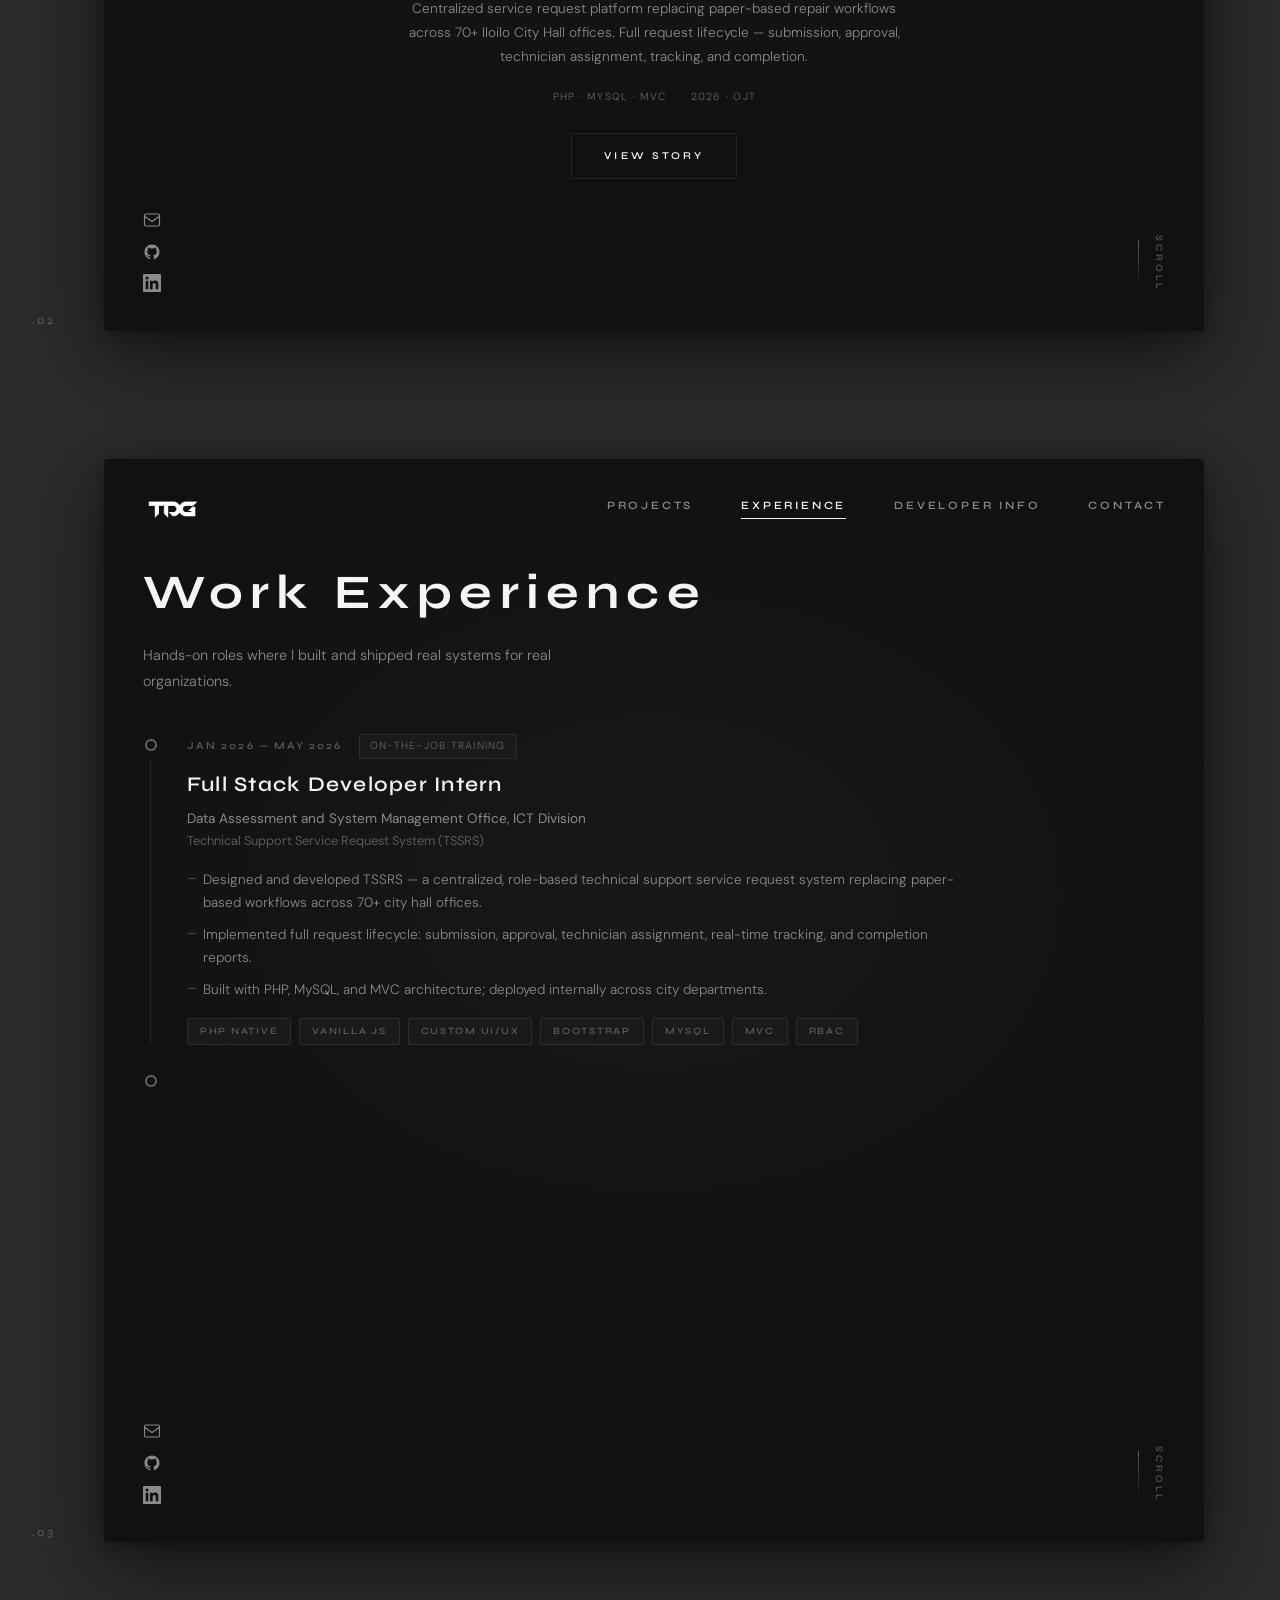
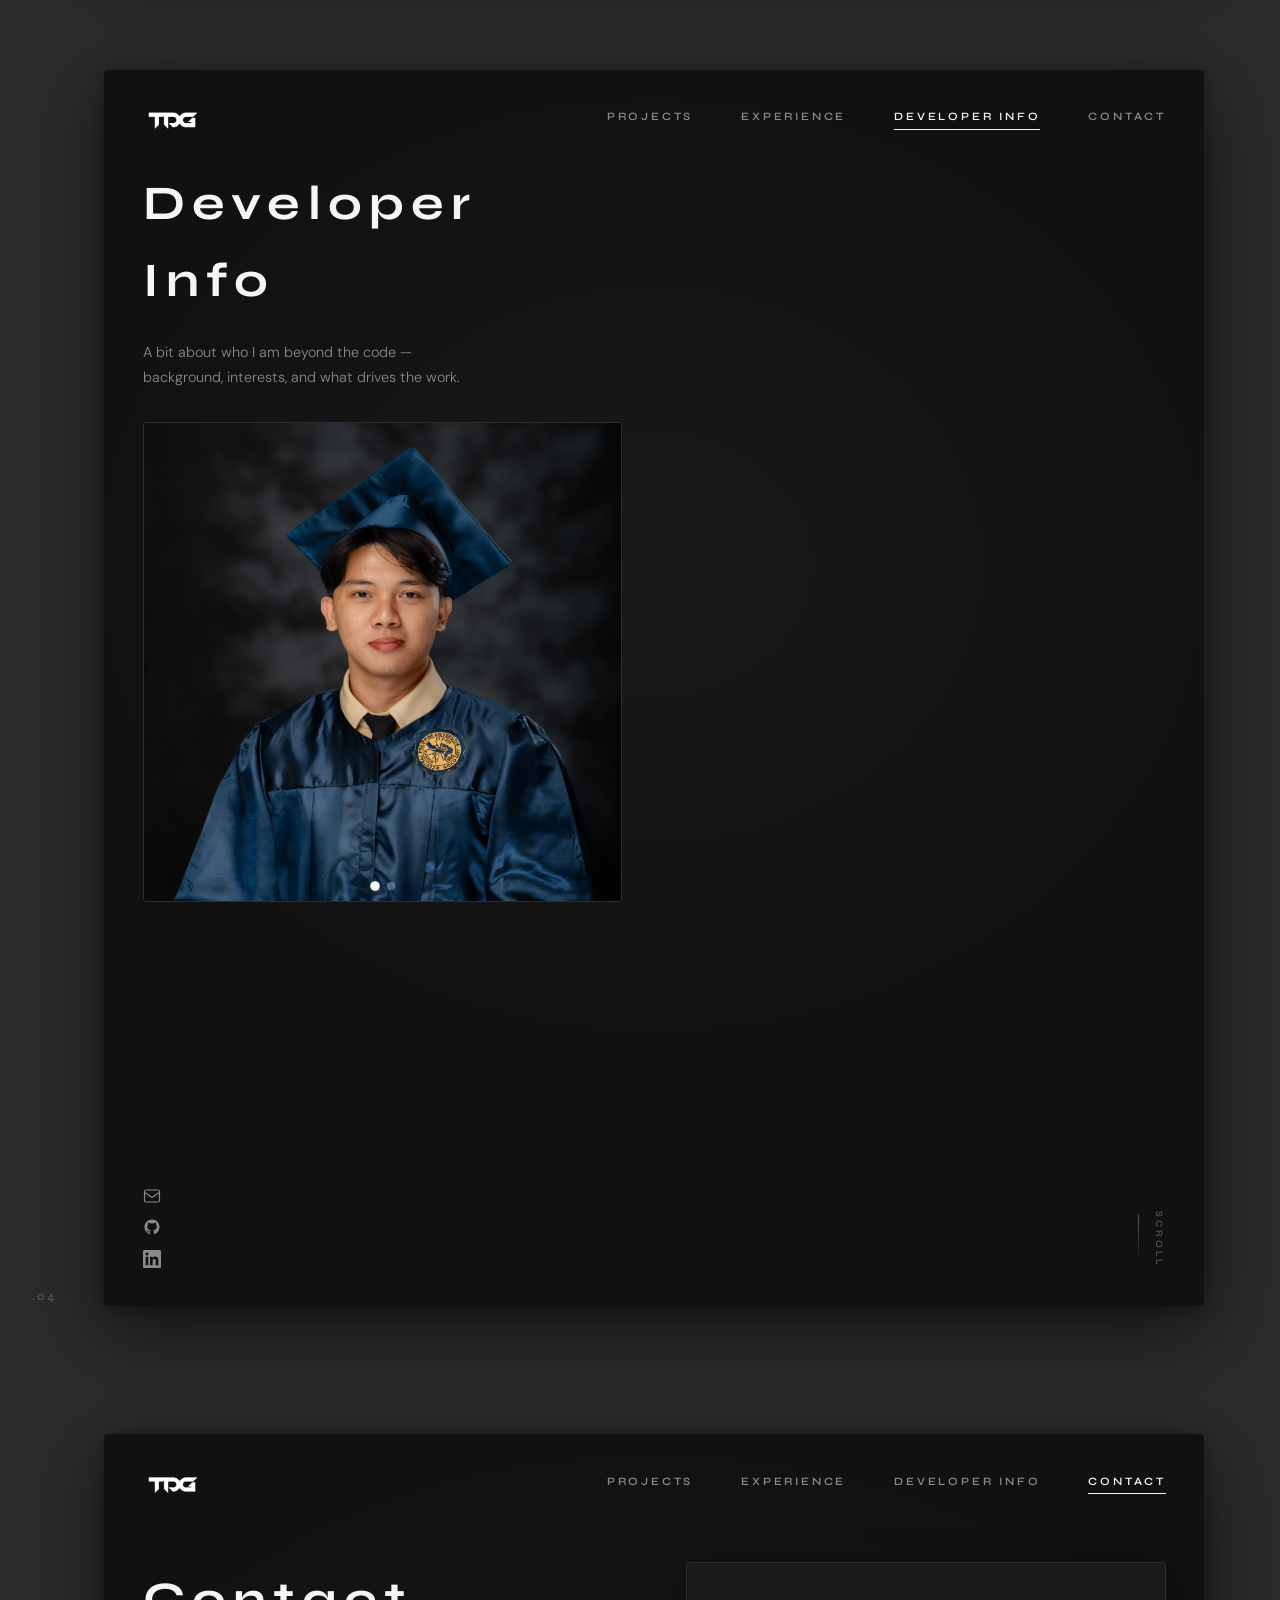
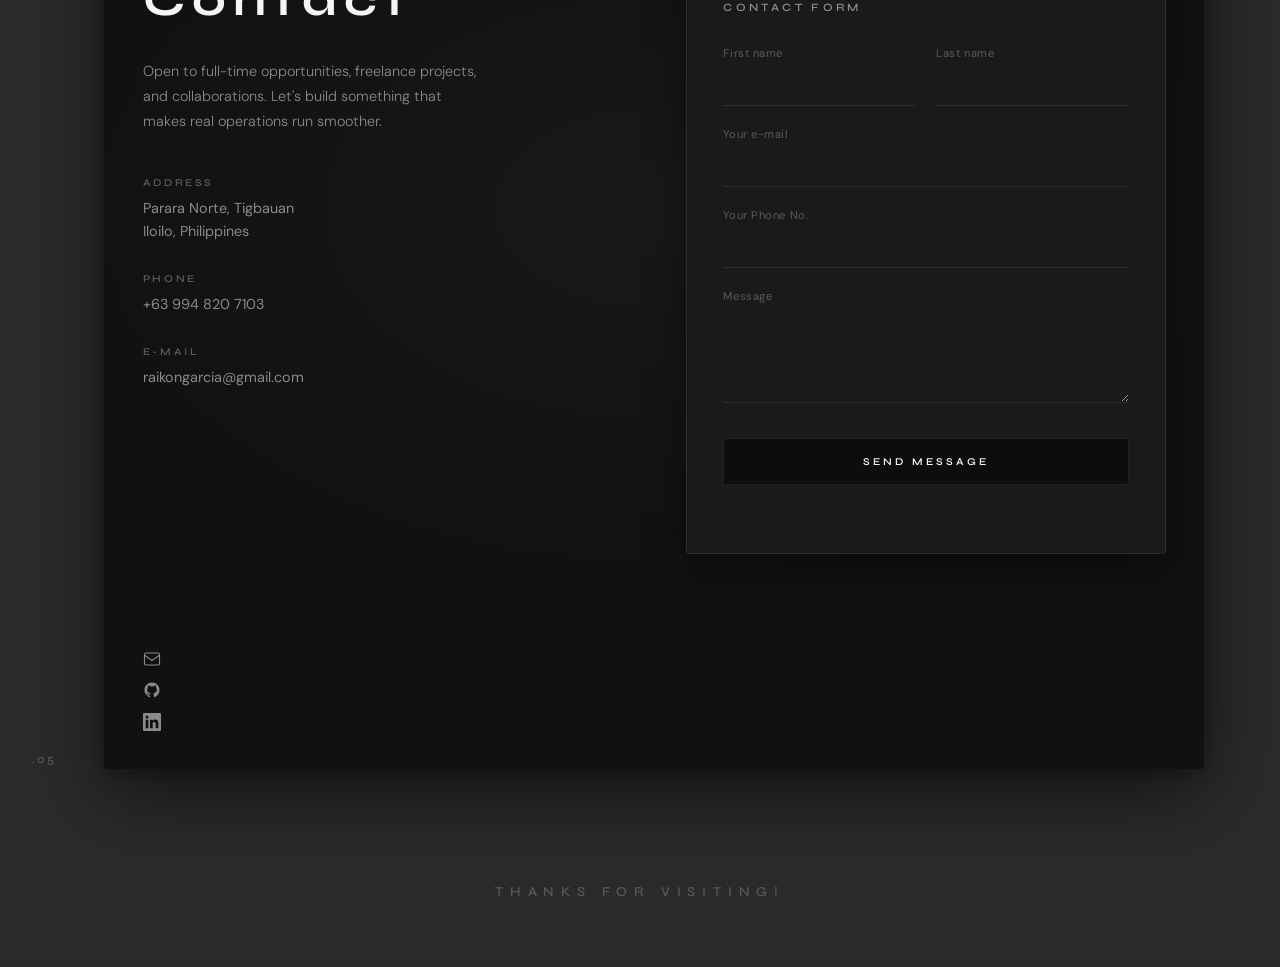
==== commit bc54c372: "Update - 9" ====
--- a/index.html
+++ b/index.html
@@ -58,12 +58,14 @@
           <span>C#</span>
           <span>Python</span>
           <span>JavaScript</span>
-          <span>Flutter</span>
+          <span>TypeScript</span>
+          <span>React</span>
           <span>ASP.NET Core</span>
-          <span>Laravel</span>
           <span>Azure</span>
           <span>SQL Server</span>
           <span>MySQL</span>
+          <span>Tailwind CSS</span>
+          <span>Bootstrap</span>
           <span>Blazor</span>
           <span>Power BI</span>
           <span>Figma</span>
--- a/css/style.css
+++ b/css/style.css
@@ -892,6 +892,7 @@
   display: flex;
   gap: 1.75rem;
   position: relative;
+  padding-bottom: 1.5rem;
 }
 
 /* Marker column */
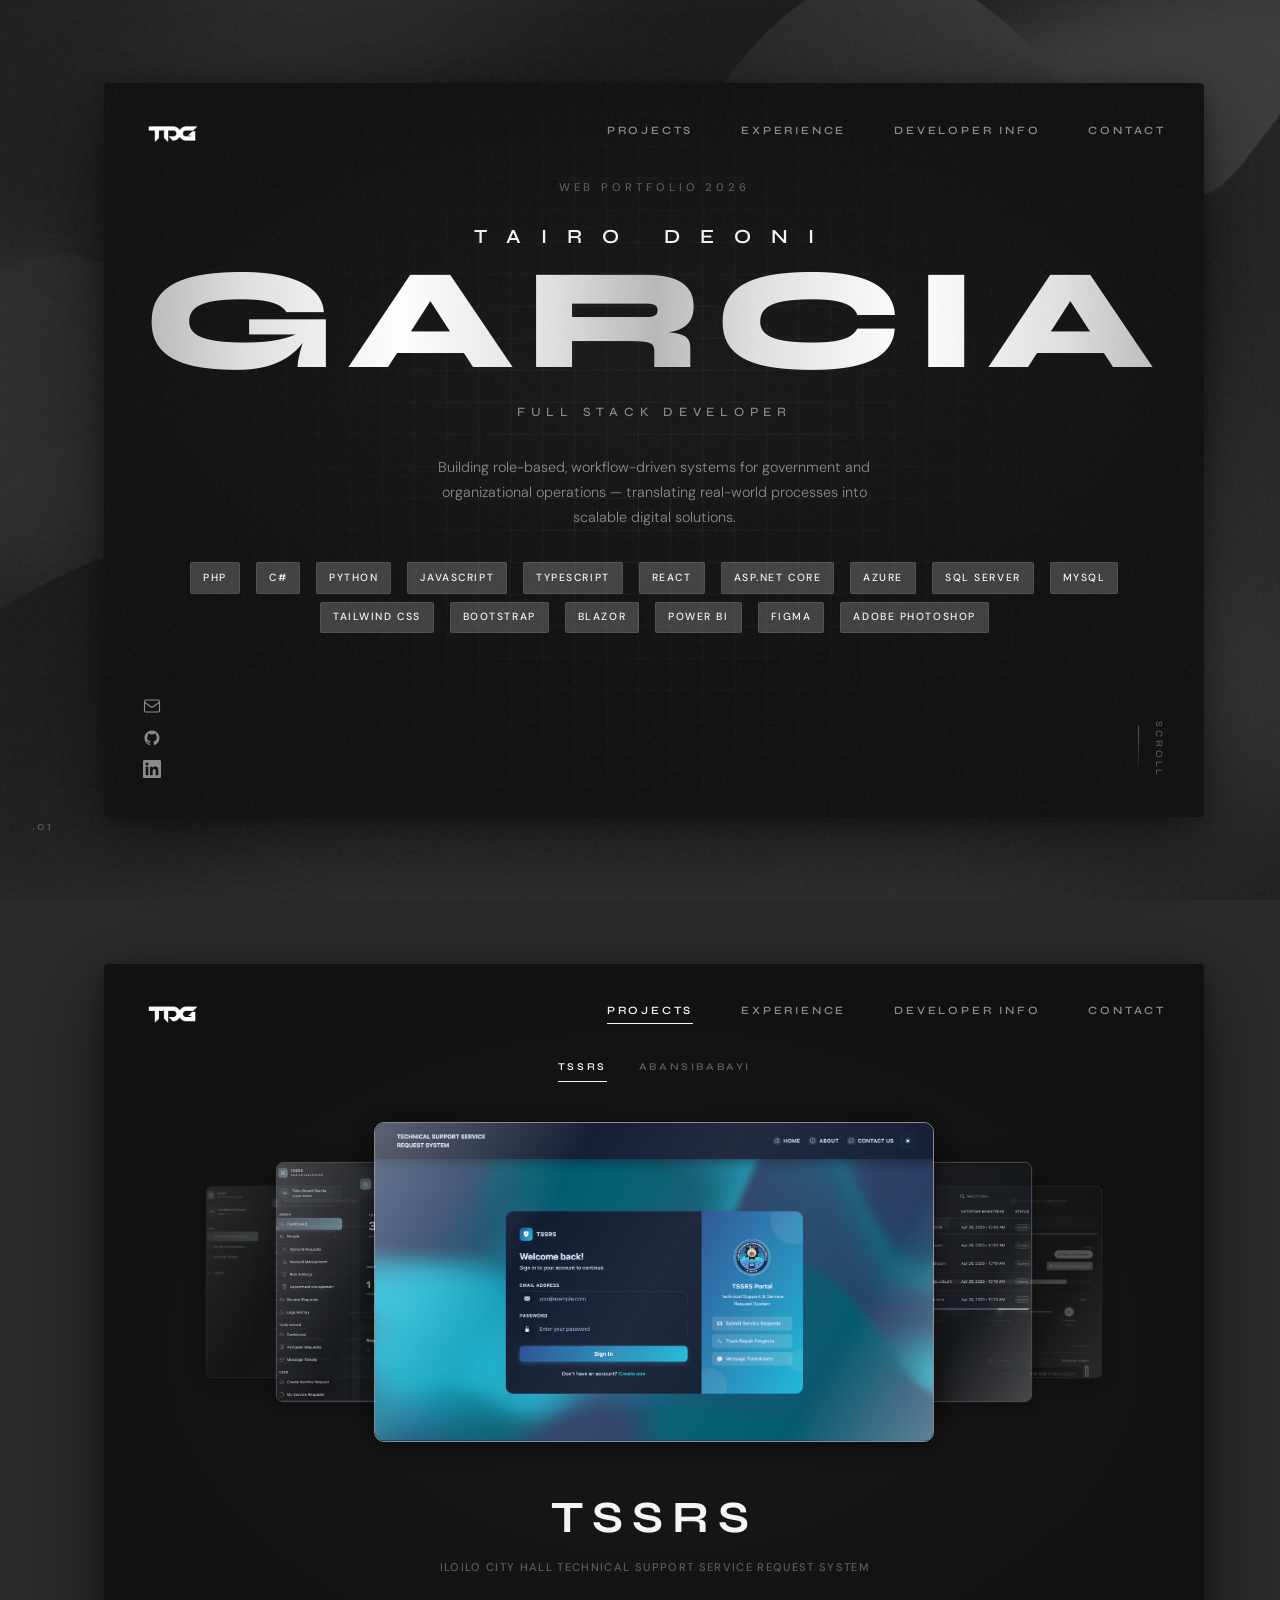
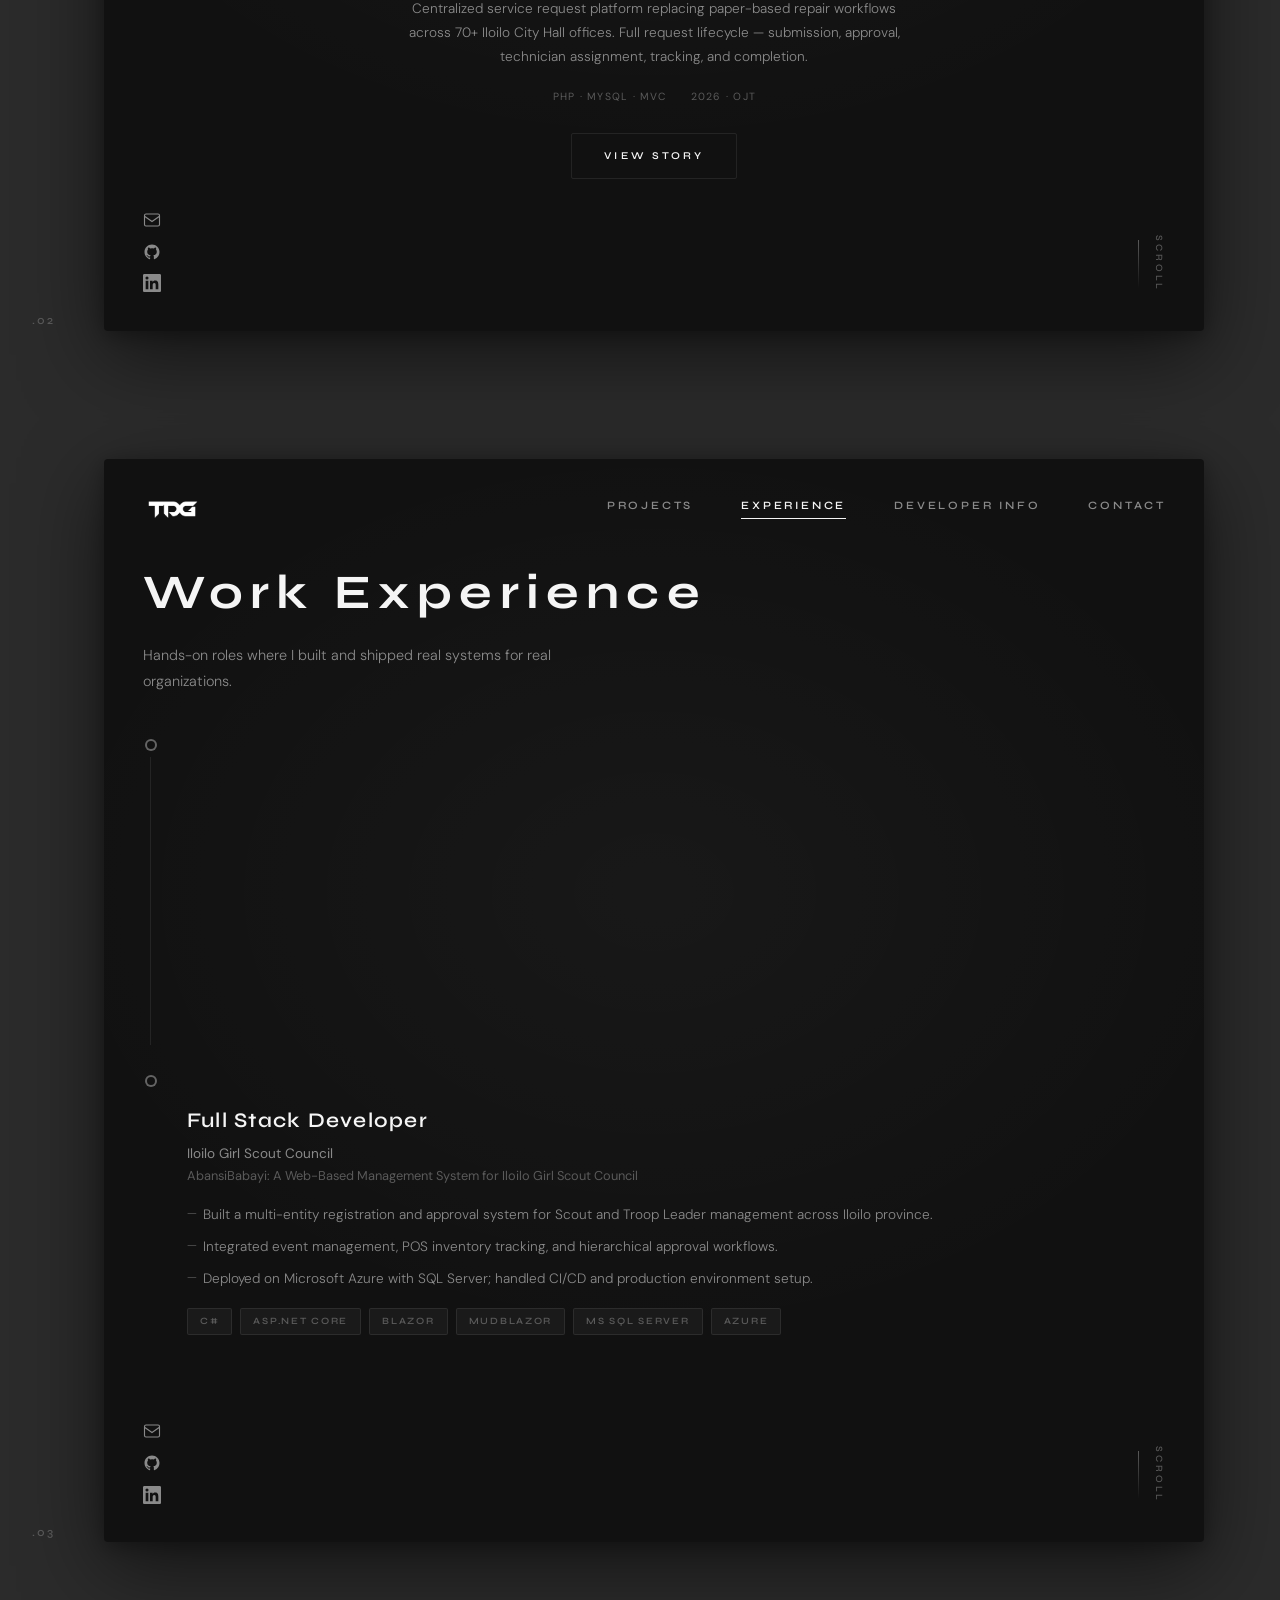
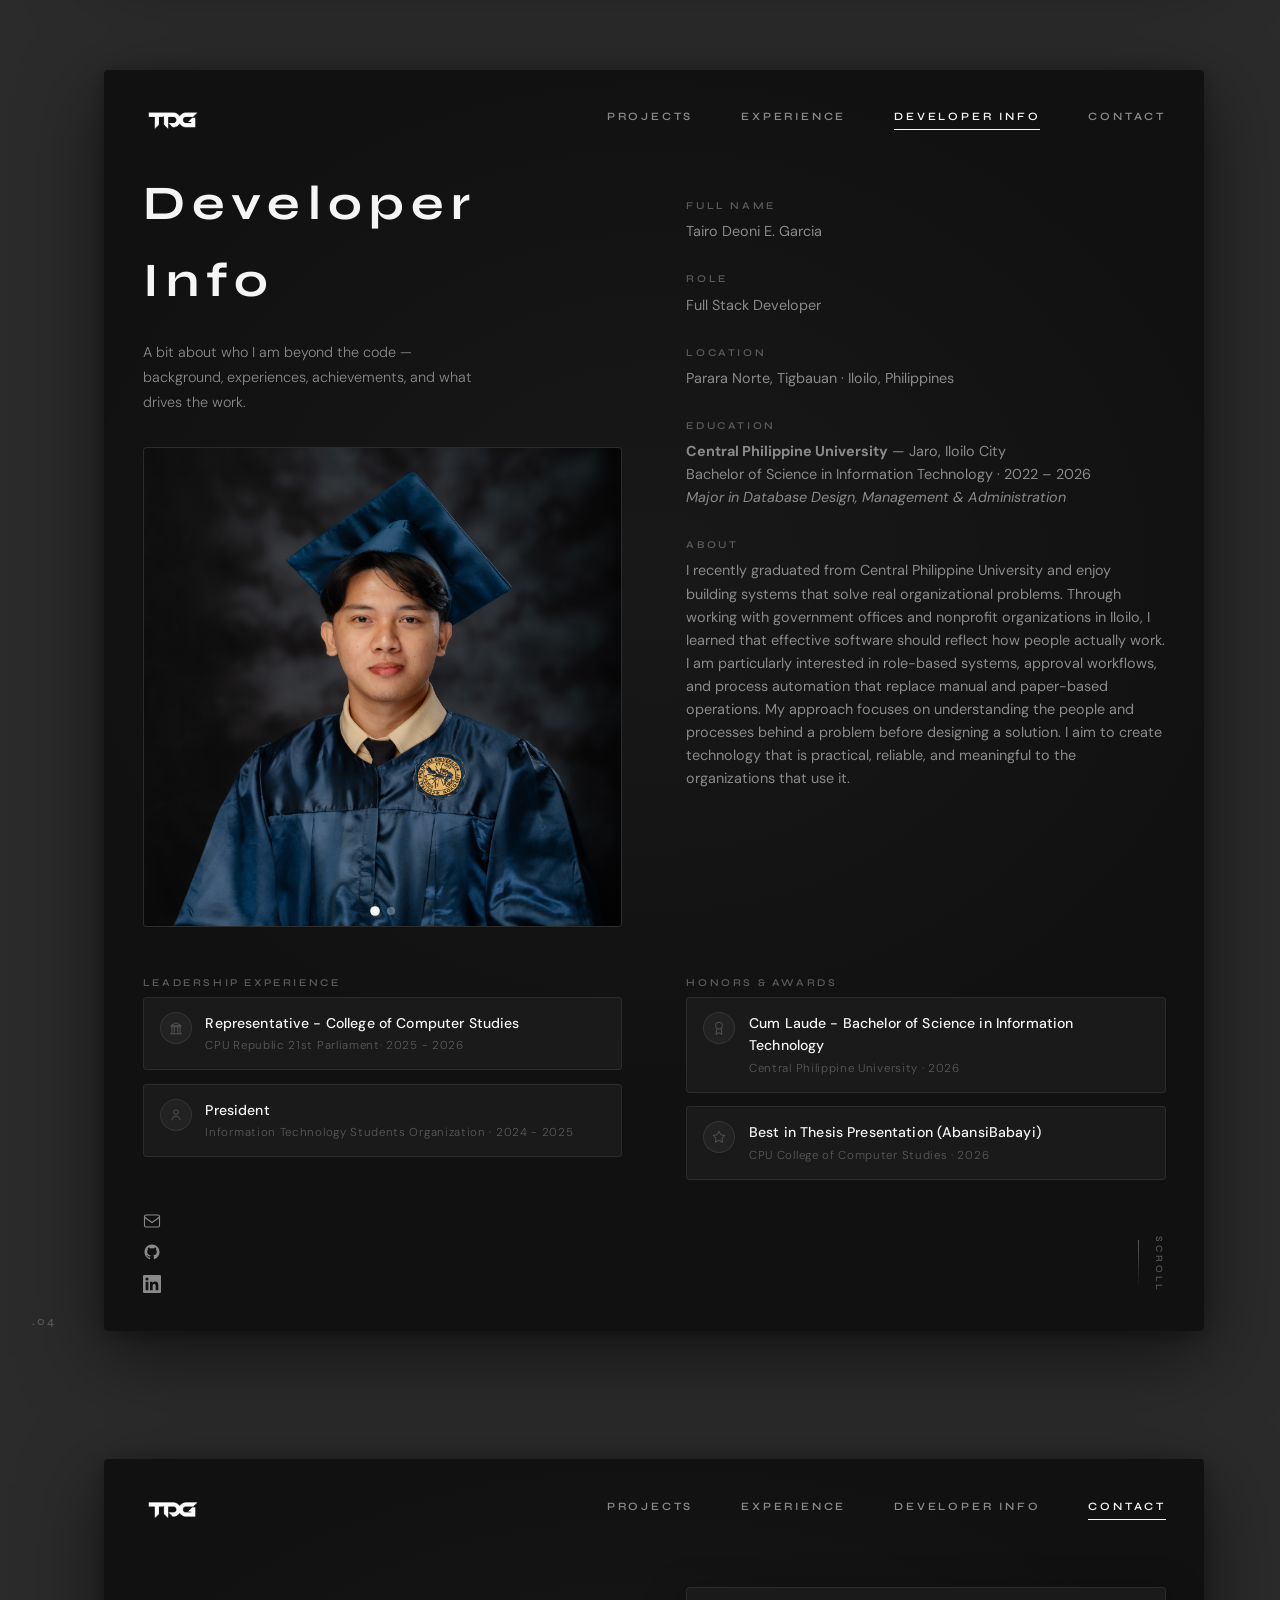
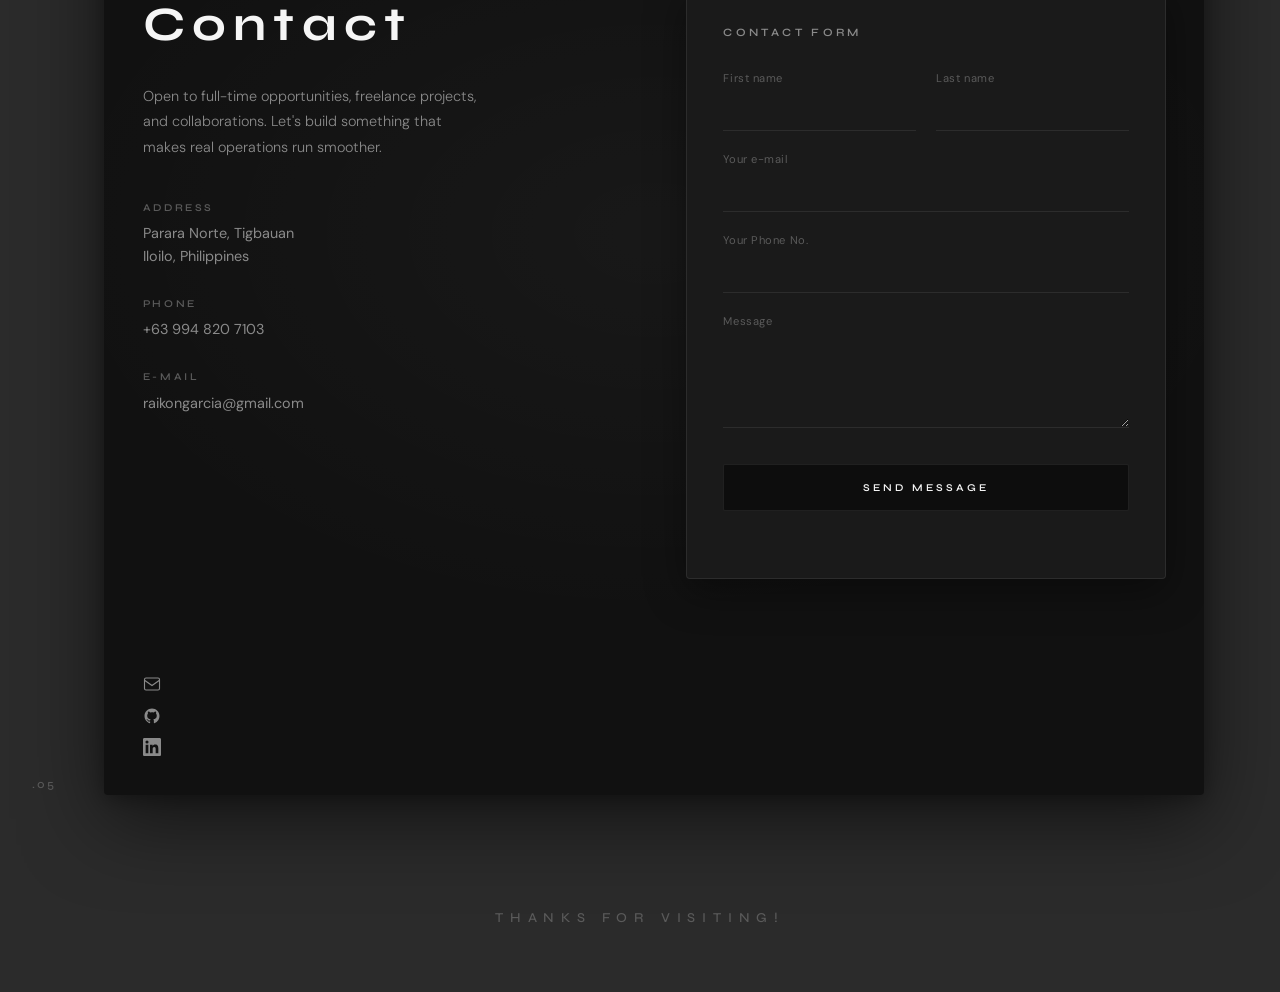
==== commit 98769c0b: "Update - 10" ====
--- a/index.html
+++ b/index.html
@@ -290,7 +290,7 @@
           <div class="developer-profile">
             <h2 class="developer-heading">Developer Info</h2>
             <p class="developer-intro">
-              A bit about who I am beyond the code — background, interests, and what drives the work.
+              A bit about who I am beyond the code — background, experiences, achievements, and what drives the work.
             </p>
 
             <div class="developer-image-container">
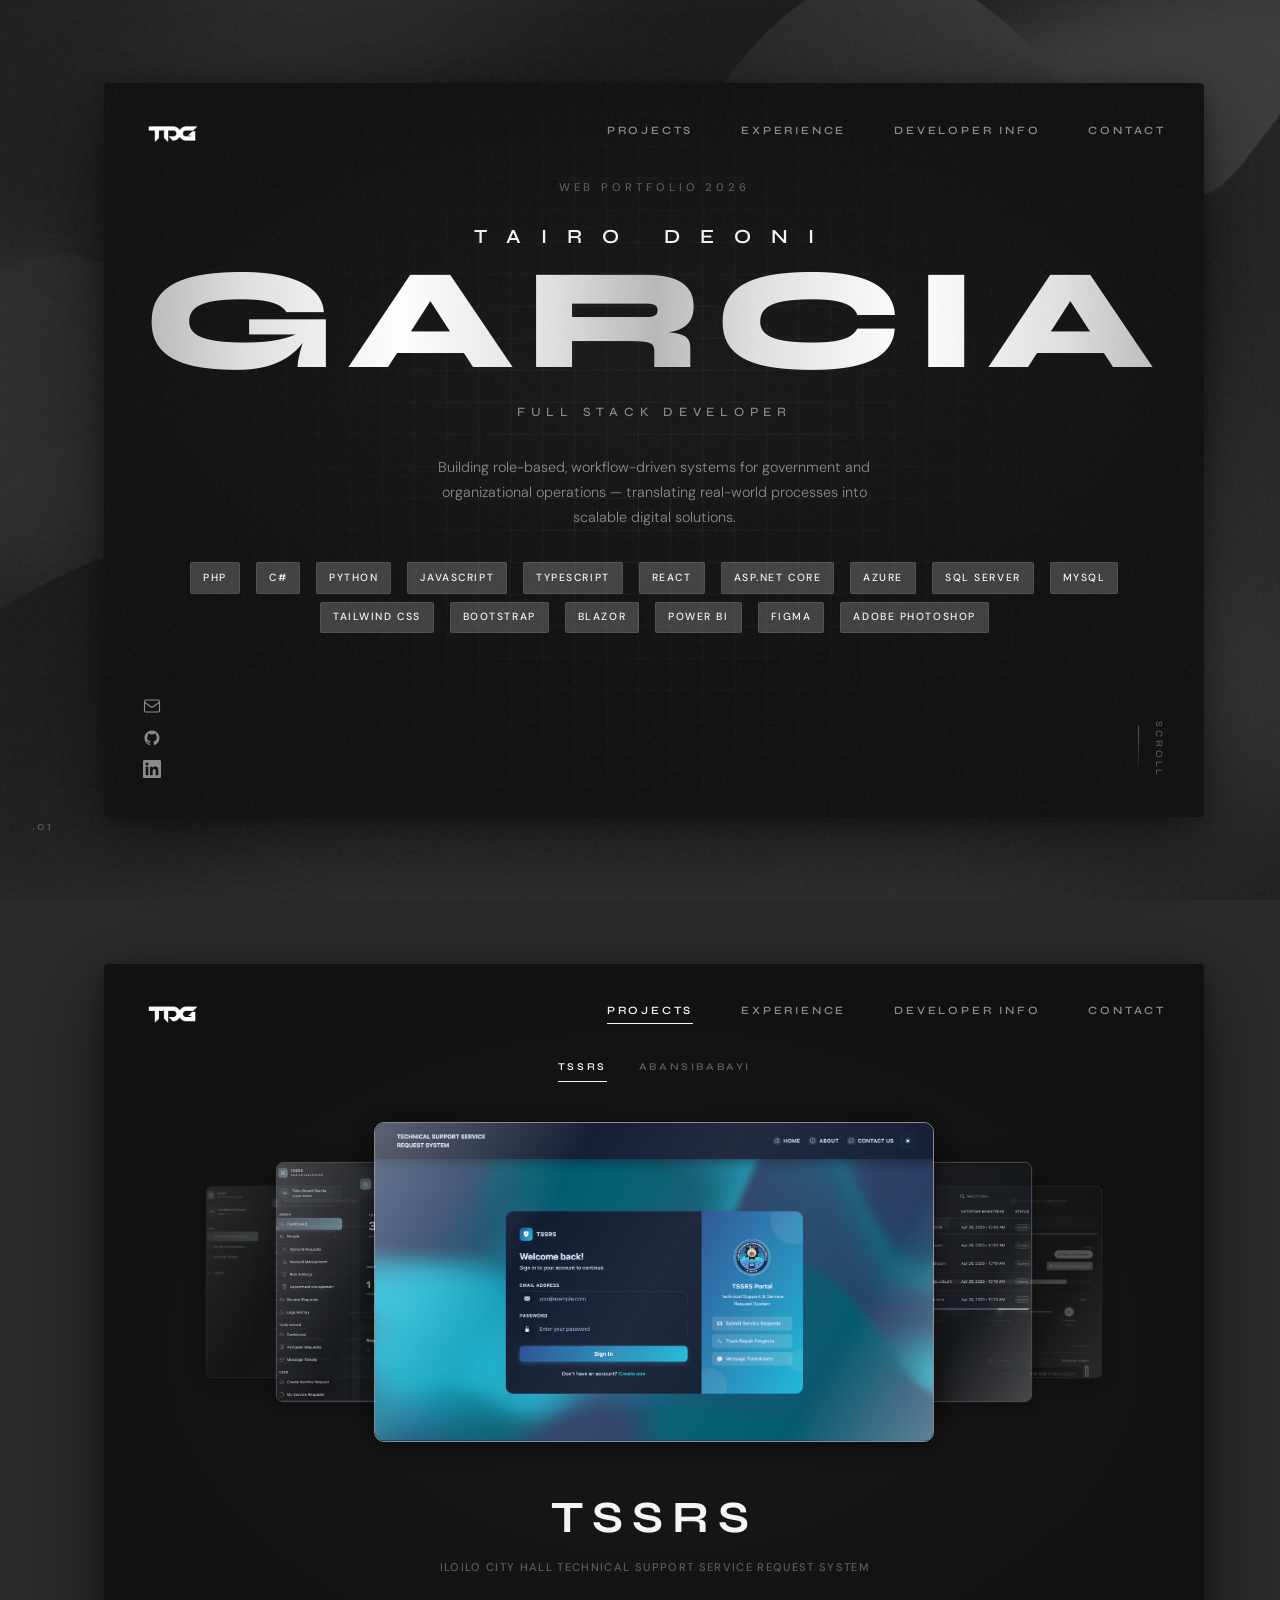
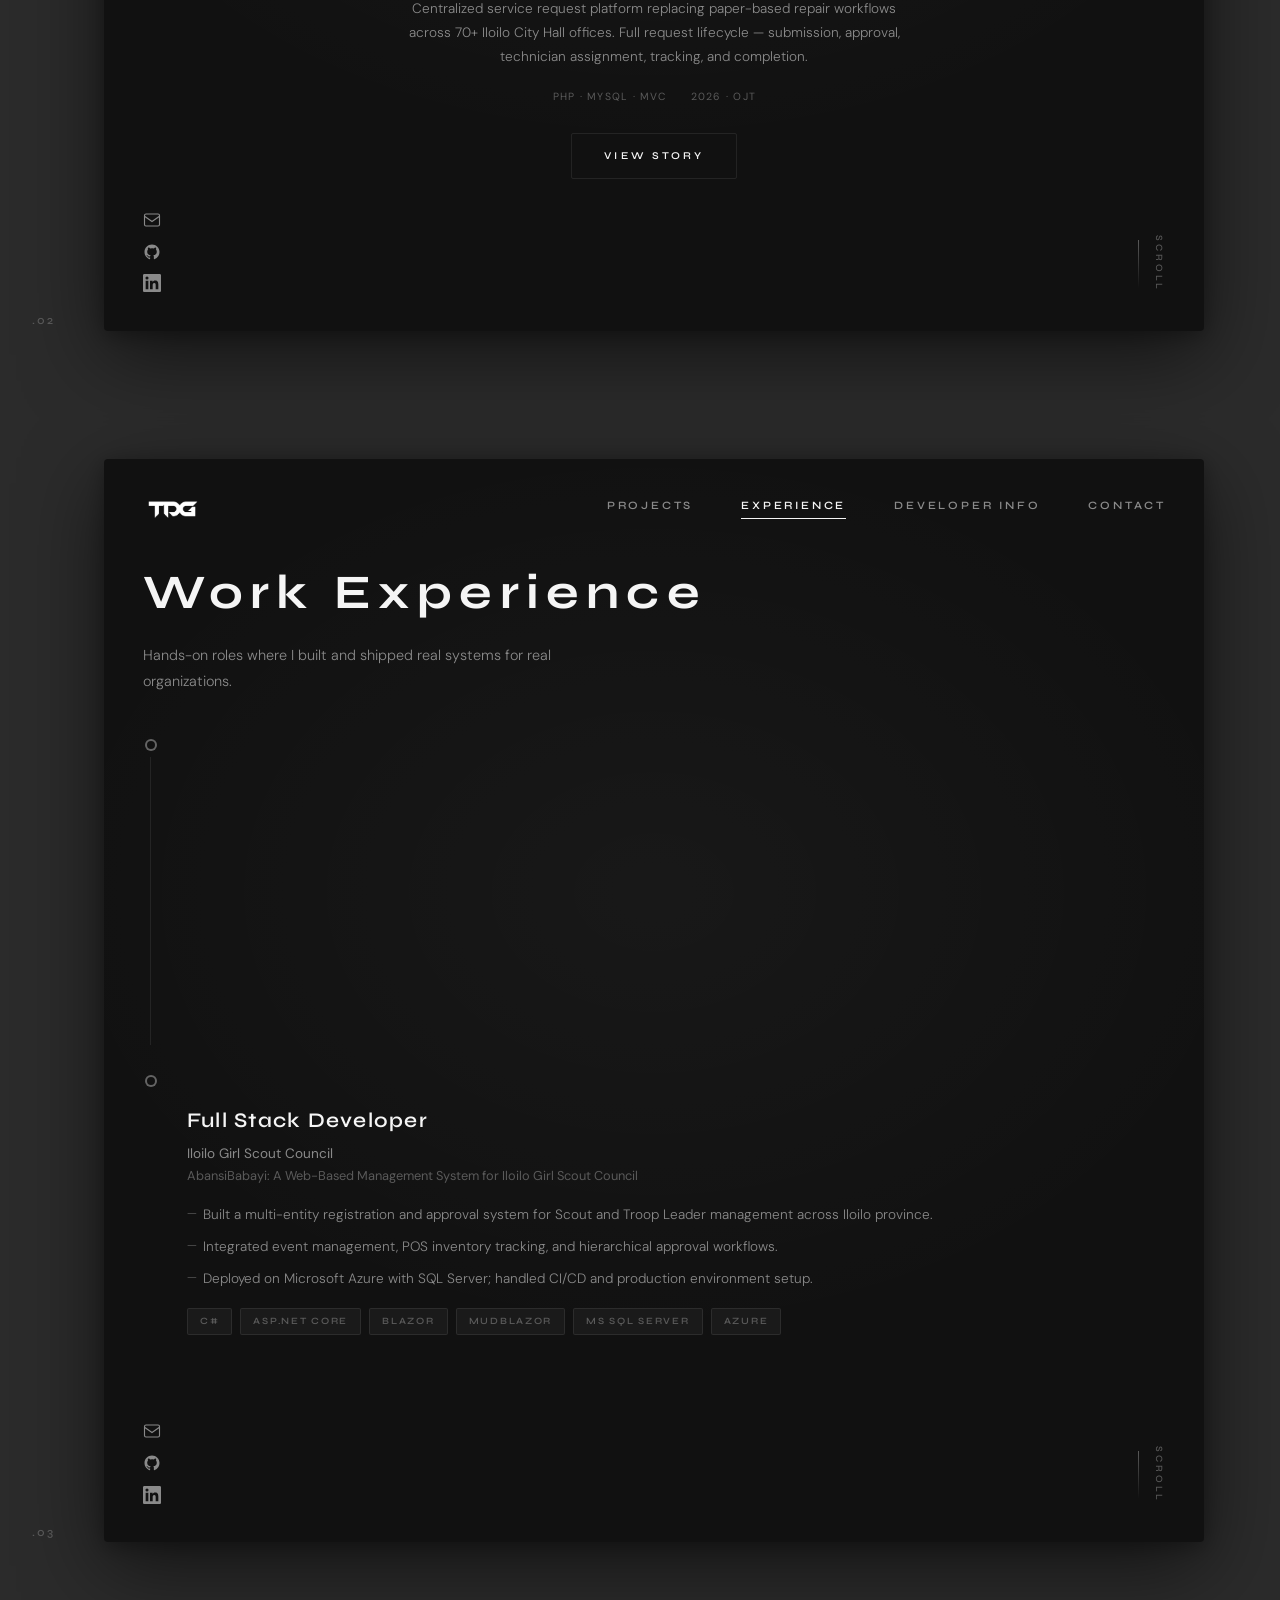
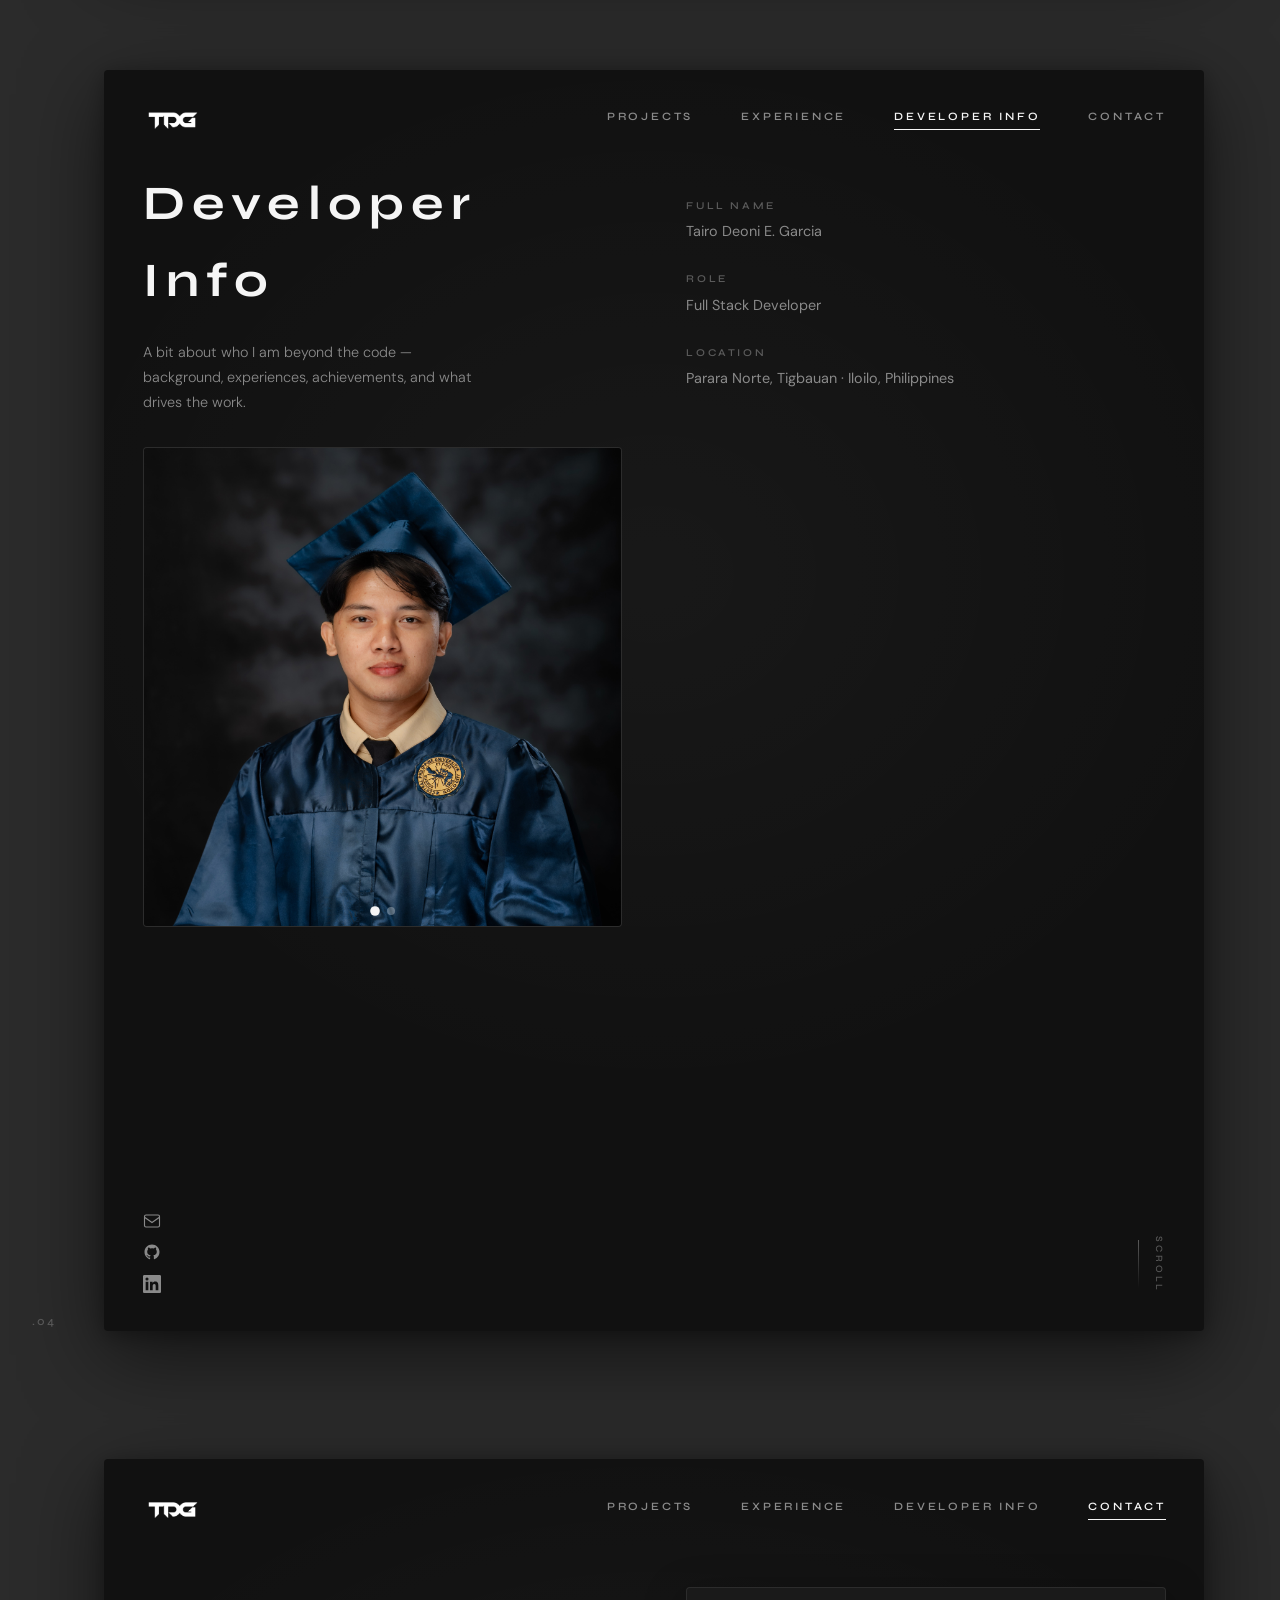
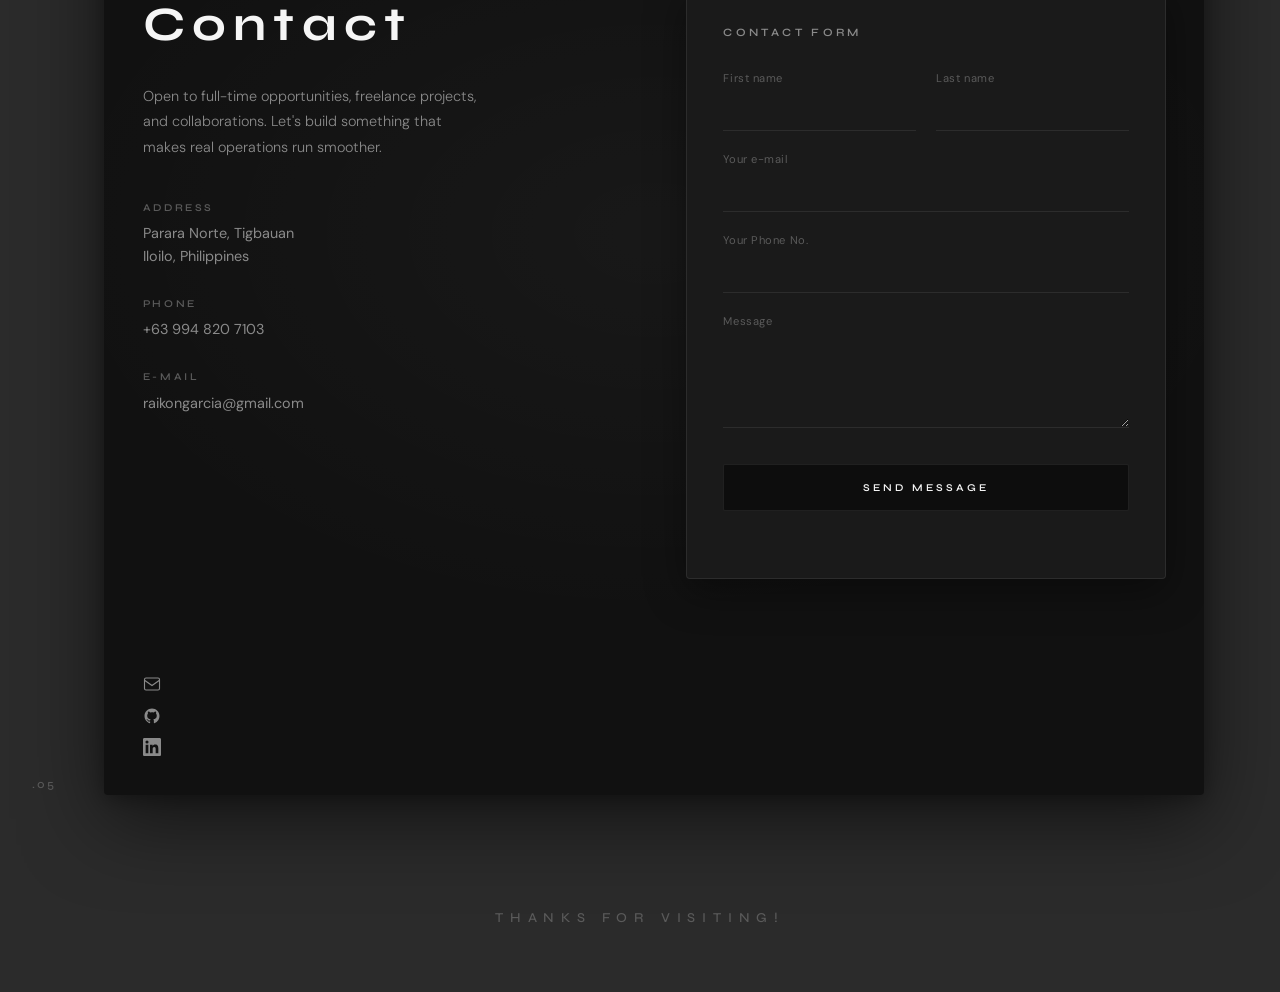
==== commit 8398bb50: "Update - 12" ====
--- a/index.html
+++ b/index.html
@@ -1,587 +1,840 @@
-<!DOCTYPE html>
+<!doctype html>
 <html lang="en">
-
-<head>
-  <meta charset="UTF-8">
-  <meta name="viewport" content="width=device-width, initial-scale=1.0">
-  <meta name="description"
-    content="Tairo Deoni E. Garcia — Junior Full Stack Developer specializing in workflow-driven systems for government and organizational operations.">
-  <title>Tairo Garcia — Web Portfolio</title>
-  <link rel="preconnect" href="https://fonts.googleapis.com">
-  <link rel="preconnect" href="https://fonts.gstatic.com" crossorigin>
-  <link
-    href="https://fonts.googleapis.com/css2?family=DM+Sans:ital,opsz,wght@0,9..40,300;0,9..40,400;0,9..40,500;1,9..40,400&family=Syne:wght@400;500;600;700;800&display=swap"
-    rel="stylesheet">
-  <link rel="stylesheet" href="css/style.css">
-  <link rel="stylesheet" href="css/carousel.css">
-  <link rel="stylesheet" href="css/animation.css">
-</head>
-
-<body>
-  <canvas style="
-      --gradient-color-1:#1a1a1a;
-      --gradient-color-2:#1e1e1e;
-      --gradient-color-3:#2b2b2b;
-      --gradient-color-4:#3c3c3c;
-    " id="gradient-canvas" data-transition-in>
-  </canvas>
-
-  <div class="page-grain" aria-hidden="true"></div>
-
-  <!-- Section .01 — Hero -->
-  <section class="section-wrapper" id="hero" data-section="01">
-    <span class="section-index">.01</span>
-    <div class="card-panel">
-      <header class="panel-header">
-        <a href="#hero" class="logo" aria-label="Tairo Garcia home">
-          <span class="logo-line"><img src="img/logo1.png" alt="TDG" /></span>
-        </a>
-        <nav class="panel-nav" aria-label="Primary">
-          <a href="#projects">Projects</a>
-          <a href="#experience">Experience</a>
-          <a href="#developer-info">Developer Info</a>
-          <a href="#contact">Contact</a>
-        </nav>
-      </header>
-
-      <div class="hero-content">
-        <p class="hero-eyebrow">Web Portfolio 2026</p>
-        <span class="logo-line"> Tairo Deoni</span>
-        <h1 class="hero-title">GARCIA</h1>
-        <p class="hero-subtitle">Full Stack Developer</p>
-        <p class="hero-description">
-          Building role-based, workflow-driven systems for government and organizational operations —
-          translating real-world processes into scalable digital solutions.
-        </p>
-        <div class="hero-skills" aria-label="Core technologies">
-          <span>PHP</span>
-          <span>C#</span>
-          <span>Python</span>
-          <span>JavaScript</span>
-          <span>TypeScript</span>
-          <span>React</span>
-          <span>ASP.NET Core</span>
-          <span>Azure</span>
-          <span>SQL Server</span>
-          <span>MySQL</span>
-          <span>Tailwind CSS</span>
-          <span>Bootstrap</span>
-          <span>Blazor</span>
-          <span>Power BI</span>
-          <span>Figma</span>
-          <span>Adobe Photoshop</span>
+  <head>
+    <meta charset="UTF-8" />
+    <meta name="viewport" content="width=device-width, initial-scale=1.0" />
+    <meta
+      name="description"
+      content="Tairo Deoni E. Garcia — Junior Full Stack Developer specializing in workflow-driven systems for government and organizational operations."
+    />
+    <title>Tairo Garcia — Web Portfolio</title>
+    <link rel="preconnect" href="https://fonts.googleapis.com" />
+    <link rel="preconnect" href="https://fonts.gstatic.com" crossorigin />
+    <link
+      href="https://fonts.googleapis.com/css2?family=DM+Sans:ital,opsz,wght@0,9..40,300;0,9..40,400;0,9..40,500;1,9..40,400&family=Syne:wght@400;500;600;700;800&display=swap"
+      rel="stylesheet"
+    />
+    <link rel="stylesheet" href="css/style.css" />
+    <link rel="stylesheet" href="css/carousel.css" />
+    <link rel="stylesheet" href="css/animation.css" />
+  </head>
+
+  <body>
+    <canvas
+      style="
+        --gradient-color-1: #1a1a1a;
+        --gradient-color-2: #1e1e1e;
+        --gradient-color-3: #2b2b2b;
+        --gradient-color-4: #3c3c3c;
+      "
+      id="gradient-canvas"
+      data-transition-in
+    >
+    </canvas>
+
+    <div class="page-grain" aria-hidden="true"></div>
+
+    <!-- Section .01 — Hero -->
+    <section class="section-wrapper" id="hero" data-section="01">
+      <span class="section-index">.01</span>
+      <div class="card-panel">
+        <header class="panel-header">
+          <a href="#hero" class="logo" aria-label="Tairo Garcia home">
+            <span class="logo-line"><img src="img/logo1.png" alt="TDG" /></span>
+          </a>
+          <nav class="panel-nav" aria-label="Primary">
+            <a href="#projects">Projects</a>
+            <a href="#experience">Experience</a>
+            <a href="#developer-info">Developer Info</a>
+            <a href="#contact">Contact</a>
+          </nav>
+        </header>
+
+        <div class="hero-content">
+          <p class="hero-eyebrow">Web Portfolio 2026</p>
+          <span class="logo-line"> Tairo Deoni</span>
+          <h1 class="hero-title">GARCIA</h1>
+          <p class="hero-subtitle">Full Stack Developer</p>
+          <p class="hero-description">
+            Building role-based, workflow-driven systems for government and
+            organizational operations — translating real-world processes into
+            scalable digital solutions.
+          </p>
+          <div class="hero-skills" aria-label="Core technologies">
+            <span>PHP</span>
+            <span>C#</span>
+            <span>Python</span>
+            <span>JavaScript</span>
+            <span>TypeScript</span>
+            <span>React</span>
+            <span>ASP.NET Core</span>
+            <span>Azure</span>
+            <span>SQL Server</span>
+            <span>MySQL</span>
+            <span>Tailwind CSS</span>
+            <span>Bootstrap</span>
+            <span>Blazor</span>
+            <span>Power BI</span>
+            <span>Figma</span>
+            <span>Adobe Photoshop</span>
+          </div>
         </div>
+
+        <footer class="panel-footer">
+          <div class="social-links" aria-label="Social links">
+            <a href="mailto:raikongarcia@gmail.com" aria-label="Email">
+              <svg
+                viewBox="0 0 24 24"
+                fill="none"
+                stroke="currentColor"
+                stroke-width="1.5"
+              >
+                <rect x="2" y="4" width="20" height="16" rx="2" />
+                <path d="M2 7l10 7 10-7" />
+              </svg>
+            </a>
+            <a
+              href="https://github.com/RaitoKon"
+              target="_blank"
+              rel="noopener noreferrer"
+              aria-label="GitHub"
+            >
+              <svg viewBox="0 0 24 24" fill="currentColor">
+                <path
+                  d="M12 2C6.477 2 2 6.484 2 12.021c0 4.428 2.865 8.184 6.839 9.504.5.092.682-.217.682-.483 0-.237-.008-.868-.013-1.703-2.782.605-3.369-1.343-3.369-1.343-.454-1.158-1.11-1.466-1.11-1.466-.908-.62.069-.608.069-.608 1.003.07 1.531 1.032 1.531 1.032.892 1.53 2.341 1.088 2.91.832.092-.647.35-1.088.636-1.338-2.22-.253-4.555-1.113-4.555-4.951 0-1.093.39-1.988 1.029-2.688-.103-.253-.446-1.272.098-2.65 0 0 .84-.27 2.75 1.026A9.564 9.564 0 0112 6.844c.85.004 1.705.115 2.504.337 1.909-1.296 2.747-1.027 2.747-1.027.546 1.379.202 2.398.1 2.651.64.7 1.028 1.595 1.028 2.688 0 3.848-2.339 4.695-4.566 4.943.359.309.678.92.678 1.855 0 1.338-.012 2.419-.012 2.747 0 .268.18.58.688.482A10.019 10.019 0 0022 12.021C22 6.484 17.522 2 12 2z"
+                />
+              </svg>
+            </a>
+            <a
+              href="https://www.linkedin.com/in/tairo-deoni-garcia"
+              target="_blank"
+              rel="noopener noreferrer"
+              aria-label="LinkedIn"
+            >
+              <svg viewBox="0 0 24 24" fill="currentColor">
+                <path
+                  d="M20.447 20.452h-3.554v-5.569c0-1.328-.027-3.037-1.852-3.037-1.853 0-2.136 1.445-2.136 2.939v5.667H9.351V9h3.414v1.561h.046c.477-.9 1.637-1.85 3.37-1.85 3.601 0 4.267 2.37 4.267 5.455v6.286zM5.337 7.433a2.062 2.062 0 01-2.063-2.065 2.064 2.064 0 114.127 0 2.065 2.065 0 01-2.063 2.065zm1.782 13.019H3.555V9h3.564v11.452zM22.225 0H1.771C.792 0 0 .774 0 1.729v20.542C0 23.227.792 24 1.771 24h20.451C23.2 24 24 23.227 24 22.271V1.729C24 .774 23.2 0 22.222 0h.003z"
+                />
+              </svg>
+            </a>
+          </div>
+          <a
+            href="#projects"
+            class="scroll-indicator"
+            aria-label="Scroll to projects"
+          >
+            <span class="scroll-line"></span>
+            <span class="scroll-text">Scroll</span>
+          </a>
+        </footer>
       </div>
-
-      <footer class="panel-footer">
-        <div class="social-links" aria-label="Social links">
-          <a href="mailto:raikongarcia@gmail.com" aria-label="Email">
-            <svg viewBox="0 0 24 24" fill="none" stroke="currentColor" stroke-width="1.5">
-              <rect x="2" y="4" width="20" height="16" rx="2" />
-              <path d="M2 7l10 7 10-7" />
-            </svg>
+    </section>
+
+    <!-- Section .02 — Projects -->
+    <section class="section-wrapper" id="projects" data-section="02">
+      <span class="section-index">.02</span>
+      <div class="card-panel">
+        <header class="panel-header">
+          <a href="#hero" class="logo" aria-label="Tairo Garcia home">
+            <span class="logo-line"><img src="img/logo1.png" alt="TDG" /></span>
           </a>
-          <a href="https://github.com/RaitoKon" target="_blank" rel="noopener noreferrer" aria-label="GitHub">
-            <svg viewBox="0 0 24 24" fill="currentColor">
-              <path
-                d="M12 2C6.477 2 2 6.484 2 12.021c0 4.428 2.865 8.184 6.839 9.504.5.092.682-.217.682-.483 0-.237-.008-.868-.013-1.703-2.782.605-3.369-1.343-3.369-1.343-.454-1.158-1.11-1.466-1.11-1.466-.908-.62.069-.608.069-.608 1.003.07 1.531 1.032 1.531 1.032.892 1.53 2.341 1.088 2.91.832.092-.647.35-1.088.636-1.338-2.22-.253-4.555-1.113-4.555-4.951 0-1.093.39-1.988 1.029-2.688-.103-.253-.446-1.272.098-2.65 0 0 .84-.27 2.75 1.026A9.564 9.564 0 0112 6.844c.85.004 1.705.115 2.504.337 1.909-1.296 2.747-1.027 2.747-1.027.546 1.379.202 2.398.1 2.651.64.7 1.028 1.595 1.028 2.688 0 3.848-2.339 4.695-4.566 4.943.359.309.678.92.678 1.855 0 1.338-.012 2.419-.012 2.747 0 .268.18.58.688.482A10.019 10.019 0 0022 12.021C22 6.484 17.522 2 12 2z" />
-            </svg>
+          <nav class="panel-nav" aria-label="Primary">
+            <a href="#projects" class="active">Projects</a>
+            <a href="#experience">Experience</a>
+            <a href="#developer-info">Developer Info</a>
+            <a href="#contact">Contact</a>
+          </nav>
+        </header>
+
+        <div class="project-tabs"></div>
+        <div class="projects-container"></div>
+
+        <footer class="panel-footer">
+          <div class="social-links" aria-label="Social links">
+            <a href="mailto:raikongarcia@gmail.com" aria-label="Email">
+              <svg
+                viewBox="0 0 24 24"
+                fill="none"
+                stroke="currentColor"
+                stroke-width="1.5"
+              >
+                <rect x="2" y="4" width="20" height="16" rx="2" />
+                <path d="M2 7l10 7 10-7" />
+              </svg>
+            </a>
+            <a
+              href="https://github.com/RaitoKon"
+              target="_blank"
+              rel="noopener noreferrer"
+              aria-label="GitHub"
+            >
+              <svg viewBox="0 0 24 24" fill="currentColor">
+                <path
+                  d="M12 2C6.477 2 2 6.484 2 12.021c0 4.428 2.865 8.184 6.839 9.504.5.092.682-.217.682-.483 0-.237-.008-.868-.013-1.703-2.782.605-3.369-1.343-3.369-1.343-.454-1.158-1.11-1.466-1.11-1.466-.908-.62.069-.608.069-.608 1.003.07 1.531 1.032 1.531 1.032.892 1.53 2.341 1.088 2.91.832.092-.647.35-1.088.636-1.338-2.22-.253-4.555-1.113-4.555-4.951 0-1.093.39-1.988 1.029-2.688-.103-.253-.446-1.272.098-2.65 0 0 .84-.27 2.75 1.026A9.564 9.564 0 0112 6.844c.85.004 1.705.115 2.504.337 1.909-1.296 2.747-1.027 2.747-1.027.546 1.379.202 2.398.1 2.651.64.7 1.028 1.595 1.028 2.688 0 3.848-2.339 4.695-4.566 4.943.359.309.678.92.678 1.855 0 1.338-.012 2.419-.012 2.747 0 .268.18.58.688.482A10.019 10.019 0 0022 12.021C22 6.484 17.522 2 12 2z"
+                />
+              </svg>
+            </a>
+            <a
+              href="https://www.linkedin.com/in/tairo-deoni-garcia"
+              target="_blank"
+              rel="noopener noreferrer"
+              aria-label="LinkedIn"
+            >
+              <svg viewBox="0 0 24 24" fill="currentColor">
+                <path
+                  d="M20.447 20.452h-3.554v-5.569c0-1.328-.027-3.037-1.852-3.037-1.853 0-2.136 1.445-2.136 2.939v5.667H9.351V9h3.414v1.561h.046c.477-.9 1.637-1.85 3.37-1.85 3.601 0 4.267 2.37 4.267 5.455v6.286zM5.337 7.433a2.062 2.062 0 01-2.063-2.065 2.064 2.064 0 114.127 0 2.065 2.065 0 01-2.063 2.065zm1.782 13.019H3.555V9h3.564v11.452zM22.225 0H1.771C.792 0 0 .774 0 1.729v20.542C0 23.227.792 24 1.771 24h20.451C23.2 24 24 23.227 24 22.271V1.729C24 .774 23.2 0 22.222 0h.003z"
+                />
+              </svg>
+            </a>
+          </div>
+          <a
+            href="#experience"
+            class="scroll-indicator"
+            aria-label="Scroll to experience"
+          >
+            <span class="scroll-line"></span>
+            <span class="scroll-text">Scroll</span>
           </a>
-          <a href="https://www.linkedin.com/in/tairo-deoni-garcia" target="_blank" rel="noopener noreferrer"
-            aria-label="LinkedIn">
-            <svg viewBox="0 0 24 24" fill="currentColor">
-              <path
-                d="M20.447 20.452h-3.554v-5.569c0-1.328-.027-3.037-1.852-3.037-1.853 0-2.136 1.445-2.136 2.939v5.667H9.351V9h3.414v1.561h.046c.477-.9 1.637-1.85 3.37-1.85 3.601 0 4.267 2.37 4.267 5.455v6.286zM5.337 7.433a2.062 2.062 0 01-2.063-2.065 2.064 2.064 0 114.127 0 2.065 2.065 0 01-2.063 2.065zm1.782 13.019H3.555V9h3.564v11.452zM22.225 0H1.771C.792 0 0 .774 0 1.729v20.542C0 23.227.792 24 1.771 24h20.451C23.2 24 24 23.227 24 22.271V1.729C24 .774 23.2 0 22.222 0h.003z" />
-            </svg>
+        </footer>
+      </div>
+    </section>
+
+    <!-- Section .03 — Work Experience -->
+    <section class="section-wrapper" id="experience" data-section="03">
+      <span class="section-index">.03</span>
+      <div class="card-panel card-panel--experience">
+        <header class="panel-header">
+          <a href="#hero" class="logo" aria-label="Tairo Garcia home">
+            <span class="logo-line"><img src="img/logo1.png" alt="TDG" /></span>
           </a>
+          <nav class="panel-nav" aria-label="Primary">
+            <a href="#projects">Projects</a>
+            <a href="#experience" class="active">Experience</a>
+            <a href="#developer-info">Developer Info</a>
+            <a href="#contact">Contact</a>
+          </nav>
+        </header>
+
+        <div class="experience-content">
+          <div class="experience-header">
+            <h2 class="experience-heading">Work Experience</h2>
+            <p class="experience-intro">
+              Hands-on roles where I built and shipped real systems for real
+              organizations.
+            </p>
+          </div>
+
+          <ol class="experience-timeline">
+            <li class="exp-item">
+              <div class="exp-marker">
+                <span class="exp-dot"></span>
+                <span class="exp-line"></span>
+              </div>
+              <div class="exp-body">
+                <div class="exp-meta">
+                  <span class="exp-period">Jan 2026 — May 2026</span>
+                  <span class="exp-type">On-the-Job Training</span>
+                </div>
+                <h3 class="exp-role">Full Stack Developer Intern</h3>
+                <p class="exp-org">
+                  Data Assessment and System Management Office, ICT Division<br />
+                  <em> Technical Support Service Request System (TSSRS) </em>
+                </p>
+                <ul class="exp-highlights">
+                  <li>
+                    Designed and developed TSSRS — a centralized, role-based
+                    technical support service request system replacing
+                    paper-based workflows across 70+ city hall offices.
+                  </li>
+                  <li>
+                    Implemented full request lifecycle: submission, approval,
+                    technician assignment, real-time tracking, and completion
+                    reports.
+                  </li>
+                  <li>
+                    Built with PHP, MySQL, and MVC architecture; deployed
+                    internally across city departments.
+                  </li>
+                </ul>
+                <div class="exp-tags">
+                  <span>PHP Native</span><span>Vanilla JS</span
+                  ><span>Custom UI/UX</span><span>Bootstrap</span
+                  ><span>MySQL</span><span>MVC</span><span>RBAC</span>
+                </div>
+              </div>
+            </li>
+
+            <li class="exp-item">
+              <div class="exp-marker">
+                <span class="exp-dot"></span>
+              </div>
+              <div class="exp-body">
+                <div class="exp-meta">
+                  <span class="exp-period">Aug 2024 — Dec 2025</span>
+                  <span class="exp-type">Academic / Freelance</span>
+                </div>
+                <h3 class="exp-role">Full Stack Developer</h3>
+                <p class="exp-org">
+                  Iloilo Girl Scout Council<br />
+                  <em>
+                    AbansiBabayi: A Web-Based Management System for Iloilo Girl
+                    Scout Council
+                  </em>
+                </p>
+                <ul class="exp-highlights">
+                  <li>
+                    Built a multi-entity registration and approval system for
+                    Scout and Troop Leader management across Iloilo province.
+                  </li>
+                  <li>
+                    Integrated event management, POS inventory tracking, and
+                    hierarchical approval workflows.
+                  </li>
+                  <li>
+                    Deployed on Microsoft Azure with SQL Server; handled CI/CD
+                    and production environment setup.
+                  </li>
+                </ul>
+                <div class="exp-tags">
+                  <span>C#</span><span>ASP.NET Core</span><span>Blazor</span
+                  ><span>MudBlazor</span><span>MS SQL Server</span
+                  ><span>Azure</span>
+                </div>
+              </div>
+            </li>
+          </ol>
         </div>
-        <a href="#projects" class="scroll-indicator" aria-label="Scroll to projects">
-          <span class="scroll-line"></span>
-          <span class="scroll-text">Scroll</span>
-        </a>
-      </footer>
-    </div>
-  </section>
-
-  <!-- Section .02 — Projects -->
-  <section class="section-wrapper" id="projects" data-section="02">
-    <span class="section-index">.02</span>
-    <div class="card-panel">
-      <header class="panel-header">
-        <a href="#hero" class="logo" aria-label="Tairo Garcia home">
-          <span class="logo-line"><img src="img/logo1.png" alt="TDG" /></span>
-        </a>
-        <nav class="panel-nav" aria-label="Primary">
-          <a href="#projects" class="active">Projects</a>
-          <a href="#experience">Experience</a>
-          <a href="#developer-info">Developer Info</a>
-          <a href="#contact">Contact</a>
-        </nav>
-      </header>
-
-      <div class="project-tabs"></div>
-      <div class="projects-container"></div>
-
-      <footer class="panel-footer">
-        <div class="social-links" aria-label="Social links">
-          <a href="mailto:raikongarcia@gmail.com" aria-label="Email">
-            <svg viewBox="0 0 24 24" fill="none" stroke="currentColor" stroke-width="1.5">
-              <rect x="2" y="4" width="20" height="16" rx="2" />
-              <path d="M2 7l10 7 10-7" />
-            </svg>
+
+        <footer class="panel-footer">
+          <div class="social-links" aria-label="Social links">
+            <a href="mailto:raikongarcia@gmail.com" aria-label="Email">
+              <svg
+                viewBox="0 0 24 24"
+                fill="none"
+                stroke="currentColor"
+                stroke-width="1.5"
+              >
+                <rect x="2" y="4" width="20" height="16" rx="2" />
+                <path d="M2 7l10 7 10-7" />
+              </svg>
+            </a>
+            <a
+              href="https://github.com/RaitoKon"
+              target="_blank"
+              rel="noopener noreferrer"
+              aria-label="GitHub"
+            >
+              <svg viewBox="0 0 24 24" fill="currentColor">
+                <path
+                  d="M12 2C6.477 2 2 6.484 2 12.021c0 4.428 2.865 8.184 6.839 9.504.5.092.682-.217.682-.483 0-.237-.008-.868-.013-1.703-2.782.605-3.369-1.343-3.369-1.343-.454-1.158-1.11-1.466-1.11-1.466-.908-.62.069-.608.069-.608 1.003.07 1.531 1.032 1.531 1.032.892 1.53 2.341 1.088 2.91.832.092-.647.35-1.088.636-1.338-2.22-.253-4.555-1.113-4.555-4.951 0-1.093.39-1.988 1.029-2.688-.103-.253-.446-1.272.098-2.65 0 0 .84-.27 2.75 1.026A9.564 9.564 0 0112 6.844c.85.004 1.705.115 2.504.337 1.909-1.296 2.747-1.027 2.747-1.027.546 1.379.202 2.398.1 2.651.64.7 1.028 1.595 1.028 2.688 0 3.848-2.339 4.695-4.566 4.943.359.309.678.92.678 1.855 0 1.338-.012 2.419-.012 2.747 0 .268.18.58.688.482A10.019 10.019 0 0022 12.021C22 6.484 17.522 2 12 2z"
+                />
+              </svg>
+            </a>
+            <a
+              href="https://www.linkedin.com/in/tairo-deoni-garcia"
+              target="_blank"
+              rel="noopener noreferrer"
+              aria-label="LinkedIn"
+            >
+              <svg viewBox="0 0 24 24" fill="currentColor">
+                <path
+                  d="M20.447 20.452h-3.554v-5.569c0-1.328-.027-3.037-1.852-3.037-1.853 0-2.136 1.445-2.136 2.939v5.667H9.351V9h3.414v1.561h.046c.477-.9 1.637-1.85 3.37-1.85 3.601 0 4.267 2.37 4.267 5.455v6.286zM5.337 7.433a2.062 2.062 0 01-2.063-2.065 2.064 2.064 0 114.127 0 2.065 2.065 0 01-2.063 2.065zm1.782 13.019H3.555V9h3.564v11.452zM22.225 0H1.771C.792 0 0 .774 0 1.729v20.542C0 23.227.792 24 1.771 24h20.451C23.2 24 24 23.227 24 22.271V1.729C24 .774 23.2 0 22.222 0h.003z"
+                />
+              </svg>
+            </a>
+          </div>
+          <a
+            href="#developer-info"
+            class="scroll-indicator"
+            aria-label="Scroll to developer info"
+          >
+            <span class="scroll-line"></span>
+            <span class="scroll-text">Scroll</span>
           </a>
-          <a href="https://github.com/RaitoKon" target="_blank" rel="noopener noreferrer" aria-label="GitHub">
-            <svg viewBox="0 0 24 24" fill="currentColor">
-              <path
-                d="M12 2C6.477 2 2 6.484 2 12.021c0 4.428 2.865 8.184 6.839 9.504.5.092.682-.217.682-.483 0-.237-.008-.868-.013-1.703-2.782.605-3.369-1.343-3.369-1.343-.454-1.158-1.11-1.466-1.11-1.466-.908-.62.069-.608.069-.608 1.003.07 1.531 1.032 1.531 1.032.892 1.53 2.341 1.088 2.91.832.092-.647.35-1.088.636-1.338-2.22-.253-4.555-1.113-4.555-4.951 0-1.093.39-1.988 1.029-2.688-.103-.253-.446-1.272.098-2.65 0 0 .84-.27 2.75 1.026A9.564 9.564 0 0112 6.844c.85.004 1.705.115 2.504.337 1.909-1.296 2.747-1.027 2.747-1.027.546 1.379.202 2.398.1 2.651.64.7 1.028 1.595 1.028 2.688 0 3.848-2.339 4.695-4.566 4.943.359.309.678.92.678 1.855 0 1.338-.012 2.419-.012 2.747 0 .268.18.58.688.482A10.019 10.019 0 0022 12.021C22 6.484 17.522 2 12 2z" />
-            </svg>
+        </footer>
+      </div>
+    </section>
+
+    <!-- Section .04 — Developer Info -->
+    <section class="section-wrapper" id="developer-info" data-section="04">
+      <span class="section-index">.04</span>
+      <div class="card-panel card-panel--developer">
+        <header class="panel-header">
+          <a href="#hero" class="logo" aria-label="Tairo Garcia home">
+            <span class="logo-line"><img src="img/logo1.png" alt="TDG" /></span>
           </a>
-          <a href="https://www.linkedin.com/in/tairo-deoni-garcia" target="_blank" rel="noopener noreferrer"
-            aria-label="LinkedIn">
-            <svg viewBox="0 0 24 24" fill="currentColor">
-              <path
-                d="M20.447 20.452h-3.554v-5.569c0-1.328-.027-3.037-1.852-3.037-1.853 0-2.136 1.445-2.136 2.939v5.667H9.351V9h3.414v1.561h.046c.477-.9 1.637-1.85 3.37-1.85 3.601 0 4.267 2.37 4.267 5.455v6.286zM5.337 7.433a2.062 2.062 0 01-2.063-2.065 2.064 2.064 0 114.127 0 2.065 2.065 0 01-2.063 2.065zm1.782 13.019H3.555V9h3.564v11.452zM22.225 0H1.771C.792 0 0 .774 0 1.729v20.542C0 23.227.792 24 1.771 24h20.451C23.2 24 24 23.227 24 22.271V1.729C24 .774 23.2 0 22.222 0h.003z" />
-            </svg>
+          <nav class="panel-nav" aria-label="Primary">
+            <a href="#projects">Projects</a>
+            <a href="#experience">Experience</a>
+            <a href="#developer-info" class="active">Developer Info</a>
+            <a href="#contact">Contact</a>
+          </nav>
+        </header>
+
+        <div>
+          <div class="developer-content">
+            <div class="developer-profile">
+              <h2 class="developer-heading">Developer Info</h2>
+              <p class="developer-intro">
+                A bit about who I am beyond the code — background, experiences,
+                achievements, and what drives the work.
+              </p>
+
+              <div class="developer-image-container">
+                <button
+                  class="slider-btn slider-btn--left"
+                  id="prevDevPhoto"
+                  aria-label="Previous photo"
+                >
+                  <svg
+                    viewBox="0 0 24 24"
+                    fill="none"
+                    stroke="currentColor"
+                    stroke-width="2"
+                    stroke-linecap="round"
+                    stroke-linejoin="round"
+                  >
+                    <polyline points="15 18 9 12 15 6"></polyline>
+                  </svg>
+                </button>
+                <div class="developer-image">
+                  <img
+                    src="img/image1.jpg"
+                    alt="Tairo Garcia — Full Stack Developer (Photo 1)"
+                    class="slider-image active"
+                    loading="lazy"
+                  />
+                  <img
+                    src="img/image2.jpg"
+                    alt="Tairo Garcia — Full Stack Developer (Photo 2)"
+                    class="slider-image"
+                    loading="lazy"
+                  />
+                </div>
+                <button
+                  class="slider-btn slider-btn--right"
+                  id="nextDevPhoto"
+                  aria-label="Next photo"
+                >
+                  <svg
+                    viewBox="0 0 24 24"
+                    fill="none"
+                    stroke="currentColor"
+                    stroke-width="2"
+                    stroke-linecap="round"
+                    stroke-linejoin="round"
+                  >
+                    <polyline points="9 18 15 12 9 6"></polyline>
+                  </svg>
+                </button>
+                <div class="slider-dots" id="devPhotoDots">
+                  <button
+                    class="slider-dot active"
+                    data-slide="0"
+                    aria-label="Photo 1"
+                  ></button>
+                  <button
+                    class="slider-dot"
+                    data-slide="1"
+                    aria-label="Photo 2"
+                  ></button>
+                </div>
+              </div>
+            </div>
+
+            <div class="developer-details-column">
+              <dl class="developer-details">
+                <div class="developer-item">
+                  <dt>Full Name</dt>
+                  <dd>Tairo Deoni E. Garcia</dd>
+                </div>
+                <div class="developer-item">
+                  <dt>Role</dt>
+                  <dd>Full Stack Developer</dd>
+                </div>
+                <div class="developer-item">
+                  <dt>Location</dt>
+                  <dd>Parara Norte, Tigbauan · Iloilo, Philippines</dd>
+                </div>
+                <div class="developer-item">
+                  <dt>Education</dt>
+                  <dd>
+                    <strong>Central Philippine University</strong> — Jaro,
+                    Iloilo City<br />
+                    Bachelor of Science in Information Technology · 2022 –
+                    2026<br />
+                    <em
+                      >Major in Database Design, Management & Administration</em
+                    >
+                  </dd>
+                </div>
+                <div class="developer-item">
+                  <dt>About</dt>
+                  <dd>
+                    I recently graduated from Central Philippine University and
+                    enjoy building systems that solve real organizational
+                    problems. Through working with government offices and
+                    nonprofit organizations in Iloilo, I learned that effective
+                    software should reflect how people actually work. I am
+                    particularly interested in role-based systems, approval
+                    workflows, and process automation that replace manual and
+                    paper-based operations. My approach focuses on understanding
+                    the people and processes behind a problem before designing a
+                    solution. I aim to create technology that is practical,
+                    reliable, and meaningful to the organizations that use it.
+                  </dd>
+                </div>
+              </dl>
+            </div>
+          </div>
+
+          <div class="developer-other-items">
+            <div class="developer-item" style="flex: 1">
+              <dt>Leadership Experience</dt>
+              <dd>
+                <ul class="awards-list">
+                  <li class="award-item">
+                    <span class="award-icon" aria-hidden="true">
+                      <svg
+                        viewBox="0 0 24 24"
+                        fill="none"
+                        stroke="currentColor"
+                        stroke-width="1.5"
+                      >
+                        <path d="M3 10h18" />
+                        <path d="M5 10v12" />
+                        <path d="M9 10v12" />
+                        <path d="M15 10v12" />
+                        <path d="M19 10v12" />
+                        <path d="M2 22h20" />
+                        <path d="M12 3l9 5H3z" />
+                      </svg>
+                    </span>
+                    <span class="award-body">
+                      <strong
+                        >Representative - College of Computer Studies</strong
+                      >
+                      <em>CPU Republic 21st Parliament· 2025 - 2026</em>
+                    </span>
+                  </li>
+                  <li class="award-item">
+                    <span class="award-icon" aria-hidden="true">
+                      <svg
+                        viewBox="0 0 24 24"
+                        fill="none"
+                        stroke="currentColor"
+                        stroke-width="1.5"
+                      >
+                        <circle cx="12" cy="7" r="4" />
+                        <path d="M5 21c0-3.866 3.134-7 7-7s7 3.134 7 7" />
+                      </svg>
+                    </span>
+                    <span class="award-body">
+                      <strong>President</strong>
+                      <em
+                        >Information Technology Students Organization · 2024 -
+                        2025</em
+                      >
+                    </span>
+                  </li>
+                </ul>
+              </dd>
+            </div>
+            <div class="developer-item" style="flex: 1">
+              <dt>Honors &amp; Awards</dt>
+              <dd>
+                <ul class="awards-list">
+                  <li class="award-item">
+                    <span class="award-icon" aria-hidden="true">
+                      <svg
+                        viewBox="0 0 24 24"
+                        fill="none"
+                        stroke="currentColor"
+                        stroke-width="1.5"
+                      >
+                        <circle cx="12" cy="8" r="6" />
+                        <path d="M8.21 13.89 7 23l5-3 5 3-1.21-9.12" />
+                      </svg>
+                    </span>
+                    <span class="award-body">
+                      <strong
+                        >Cum Laude - Bachelor of Science in Information
+                        Technology</strong
+                      >
+                      <em>Central Philippine University · 2026</em>
+                    </span>
+                  </li>
+                  <li class="award-item">
+                    <span class="award-icon" aria-hidden="true">
+                      <svg
+                        viewBox="0 0 24 24"
+                        fill="none"
+                        stroke="currentColor"
+                        stroke-width="1.5"
+                      >
+                        <path
+                          d="M12 2l3.09 6.26L22 9.27l-5 4.87 1.18 6.88L12 17.77l-6.18 3.25L7 14.14 2 9.27l6.91-1.01L12 2z"
+                        />
+                      </svg>
+                    </span>
+                    <span class="award-body">
+                      <strong
+                        >Best in Thesis Presentation (AbansiBabayi)</strong
+                      >
+                      <em>CPU College of Computer Studies · 2026</em>
+                    </span>
+                  </li>
+                </ul>
+              </dd>
+            </div>
+          </div>
+        </div>
+
+        <footer class="panel-footer">
+          <div class="social-links" aria-label="Social links">
+            <a href="mailto:raikongarcia@gmail.com" aria-label="Email">
+              <svg
+                viewBox="0 0 24 24"
+                fill="none"
+                stroke="currentColor"
+                stroke-width="1.5"
+              >
+                <rect x="2" y="4" width="20" height="16" rx="2" />
+                <path d="M2 7l10 7 10-7" />
+              </svg>
+            </a>
+            <a
+              href="https://github.com/RaitoKon"
+              target="_blank"
+              rel="noopener noreferrer"
+              aria-label="GitHub"
+            >
+              <svg viewBox="0 0 24 24" fill="currentColor">
+                <path
+                  d="M12 2C6.477 2 2 6.484 2 12.021c0 4.428 2.865 8.184 6.839 9.504.5.092.682-.217.682-.483 0-.237-.008-.868-.013-1.703-2.782.605-3.369-1.343-3.369-1.343-.454-1.158-1.11-1.466-1.11-1.466-.908-.62.069-.608.069-.608 1.003.07 1.531 1.032 1.531 1.032.892 1.53 2.341 1.088 2.91.832.092-.647.35-1.088.636-1.338-2.22-.253-4.555-1.113-4.555-4.951 0-1.093.39-1.988 1.029-2.688-.103-.253-.446-1.272.098-2.65 0 0 .84-.27 2.75 1.026A9.564 9.564 0 0112 6.844c.85.004 1.705.115 2.504.337 1.909-1.296 2.747-1.027 2.747-1.027.546 1.379.202 2.398.1 2.651.64.7 1.028 1.595 1.028 2.688 0 3.848-2.339 4.695-4.566 4.943.359.309.678.92.678 1.855 0 1.338-.012 2.419-.012 2.747 0 .268.18.58.688.482A10.019 10.019 0 0022 12.021C22 6.484 17.522 2 12 2z"
+                />
+              </svg>
+            </a>
+            <a
+              href="https://www.linkedin.com/in/tairo-deoni-garcia"
+              target="_blank"
+              rel="noopener noreferrer"
+              aria-label="LinkedIn"
+            >
+              <svg viewBox="0 0 24 24" fill="currentColor">
+                <path
+                  d="M20.447 20.452h-3.554v-5.569c0-1.328-.027-3.037-1.852-3.037-1.853 0-2.136 1.445-2.136 2.939v5.667H9.351V9h3.414v1.561h.046c.477-.9 1.637-1.85 3.37-1.85 3.601 0 4.267 2.37 4.267 5.455v6.286zM5.337 7.433a2.062 2.062 0 01-2.063-2.065 2.064 2.064 0 114.127 0 2.065 2.065 0 01-2.063 2.065zm1.782 13.019H3.555V9h3.564v11.452zM22.225 0H1.771C.792 0 0 .774 0 1.729v20.542C0 23.227.792 24 1.771 24h20.451C23.2 24 24 23.227 24 22.271V1.729C24 .774 23.2 0 22.222 0h.003z"
+                />
+              </svg>
+            </a>
+          </div>
+          <a
+            href="#contact"
+            class="scroll-indicator"
+            aria-label="Scroll to contact"
+          >
+            <span class="scroll-line"></span>
+            <span class="scroll-text">Scroll</span>
           </a>
+        </footer>
+      </div>
+    </section>
+
+    <!-- Section .05 — Contact -->
+    <section class="section-wrapper" id="contact" data-section="05">
+      <span class="section-index">.05</span>
+      <div class="card-panel card-panel--contact">
+        <header class="panel-header">
+          <a href="#hero" class="logo" aria-label="Tairo Garcia home">
+            <span class="logo-line"><img src="img/logo1.png" alt="TDG" /></span>
+          </a>
+          <nav class="panel-nav" aria-label="Primary">
+            <a href="#projects">Projects</a>
+            <a href="#experience">Experience</a>
+            <a href="#developer-info">Developer Info</a>
+            <a href="#contact" class="active">Contact</a>
+          </nav>
+        </header>
+
+        <div class="contact-content">
+          <div class="contact-info">
+            <h2 class="contact-heading">Contact</h2>
+            <p class="contact-intro">
+              Open to full-time opportunities, freelance projects, and
+              collaborations. Let's build something that makes real operations
+              run smoother.
+            </p>
+            <dl class="contact-details">
+              <div class="contact-item">
+                <dt>Address</dt>
+                <dd>Parara Norte, Tigbauan<br />Iloilo, Philippines</dd>
+              </div>
+              <div class="contact-item">
+                <dt>Phone</dt>
+                <dd><a href="tel:+639948207103">+63 994 820 7103</a></dd>
+              </div>
+              <div class="contact-item">
+                <dt>E-mail</dt>
+                <dd>
+                  <a href="mailto:raikongarcia@gmail.com"
+                    >raikongarcia@gmail.com</a
+                  >
+                </dd>
+              </div>
+            </dl>
+          </div>
+
+          <div class="contact-form-card">
+            <h3 class="form-heading">Contact Form</h3>
+            <form id="contactForm" novalidate>
+              <div class="form-row">
+                <div class="form-group">
+                  <label for="firstName">First name</label>
+                  <input
+                    type="text"
+                    id="firstName"
+                    name="firstName"
+                    autocomplete="given-name"
+                    required
+                  />
+                </div>
+                <div class="form-group">
+                  <label for="lastName">Last name</label>
+                  <input
+                    type="text"
+                    id="lastName"
+                    name="lastName"
+                    autocomplete="family-name"
+                    required
+                  />
+                </div>
+              </div>
+              <div class="form-group">
+                <label for="email">Your e-mail</label>
+                <input
+                  type="email"
+                  id="email"
+                  name="email"
+                  autocomplete="email"
+                  required
+                />
+              </div>
+              <div class="form-group">
+                <label for="phoneNo">Your Phone No.</label>
+                <input
+                  type="phoneNo"
+                  id="phoneNo"
+                  name="phoneNo"
+                  autocomplete="phoneNo"
+                  required
+                />
+              </div>
+              <div class="form-group">
+                <label for="message">Message</label>
+                <textarea
+                  id="message"
+                  name="message"
+                  rows="4"
+                  required
+                ></textarea>
+              </div>
+              <button type="submit" class="btn-submit">Send Message</button>
+              <p
+                class="form-status"
+                id="formStatus"
+                role="status"
+                aria-live="polite"
+              ></p>
+              <div class="hp-field" aria-hidden="true">
+                <input
+                  type="text"
+                  id="website"
+                  name="website"
+                  tabindex="-1"
+                  autocomplete="off"
+                />
+              </div>
+            </form>
+          </div>
         </div>
-        <a href="#experience" class="scroll-indicator" aria-label="Scroll to experience">
-          <span class="scroll-line"></span>
-          <span class="scroll-text">Scroll</span>
-        </a>
-      </footer>
-    </div>
-  </section>
-
-  <!-- Section .03 — Work Experience -->
-  <section class="section-wrapper" id="experience" data-section="03">
-    <span class="section-index">.03</span>
-    <div class="card-panel card-panel--experience">
-      <header class="panel-header">
-        <a href="#hero" class="logo" aria-label="Tairo Garcia home">
-          <span class="logo-line"><img src="img/logo1.png" alt="TDG" /></span>
-        </a>
-        <nav class="panel-nav" aria-label="Primary">
-          <a href="#projects">Projects</a>
-          <a href="#experience" class="active">Experience</a>
-          <a href="#developer-info">Developer Info</a>
-          <a href="#contact">Contact</a>
-        </nav>
-      </header>
-
-      <div class="experience-content">
-        <div class="experience-header">
-          <h2 class="experience-heading">Work Experience</h2>
-          <p class="experience-intro">
-            Hands-on roles where I built and shipped real systems for real organizations.
-          </p>
-        </div>
-
-        <ol class="experience-timeline">
-
-          <li class="exp-item">
-            <div class="exp-marker">
-              <span class="exp-dot"></span>
-              <span class="exp-line"></span>
-            </div>
-            <div class="exp-body">
-              <div class="exp-meta">
-                <span class="exp-period">Jan 2026 — May 2026</span>
-                <span class="exp-type">On-the-Job Training</span>
-              </div>
-              <h3 class="exp-role">Full Stack Developer Intern</h3>
-              <p class="exp-org">Data Assessment and System Management Office, ICT Division<br>
-                <em>
-                  Technical Support Service Request System (TSSRS)
-                </em>
-              </p>
-              <ul class="exp-highlights">
-                <li>Designed and developed TSSRS — a centralized, role-based technical support service request system
-                  replacing paper-based workflows across 70+ city hall offices.</li>
-                <li>Implemented full request lifecycle: submission, approval, technician assignment, real-time tracking,
-                  and completion reports.</li>
-                <li>Built with PHP, MySQL, and MVC architecture; deployed internally across city departments.</li>
-              </ul>
-              <div class="exp-tags">
-                <span>PHP Native</span><span>Vanilla JS</span><span>Custom
-                  UI/UX</span><span>Bootstrap</span><span>MySQL</span><span>MVC</span><span>RBAC</span>
-              </div>
-            </div>
-          </li>
-
-          <li class="exp-item">
-            <div class="exp-marker">
-              <span class="exp-dot"></span>
-            </div>
-            <div class="exp-body">
-              <div class="exp-meta">
-                <span class="exp-period">Aug 2024 — Dec 2025</span>
-                <span class="exp-type">Academic / Freelance</span>
-              </div>
-              <h3 class="exp-role">Full Stack Developer</h3>
-              <p class="exp-org">Iloilo Girl Scout Council<br>
-                <em>
-                  AbansiBabayi: A Web-Based Management System for Iloilo Girl Scout Council
-                </em>
-              </p>
-              <ul class="exp-highlights">
-                <li>Built a multi-entity registration and approval system for Scout and Troop Leader management across
-                  Iloilo province.</li>
-                <li>Integrated event management, POS inventory tracking, and hierarchical approval workflows.</li>
-                <li>Deployed on Microsoft Azure with SQL Server; handled CI/CD and production environment setup.</li>
-              </ul>
-              <div class="exp-tags">
-                <span>C#</span><span>ASP.NET Core</span><span>Blazor</span><span>MudBlazor</span><span>MS SQL
-                  Server</span><span>Azure</span>
-              </div>
-            </div>
-          </li>
-
-        </ol>
+
+        <footer class="panel-footer">
+          <div class="social-links" aria-label="Social links">
+            <a href="mailto:raikongarcia@gmail.com" aria-label="Email">
+              <svg
+                viewBox="0 0 24 24"
+                fill="none"
+                stroke="currentColor"
+                stroke-width="1.5"
+              >
+                <rect x="2" y="4" width="20" height="16" rx="2" />
+                <path d="M2 7l10 7 10-7" />
+              </svg>
+            </a>
+            <a
+              href="https://github.com/RaitoKon"
+              target="_blank"
+              rel="noopener noreferrer"
+              aria-label="GitHub"
+            >
+              <svg viewBox="0 0 24 24" fill="currentColor">
+                <path
+                  d="M12 2C6.477 2 2 6.484 2 12.021c0 4.428 2.865 8.184 6.839 9.504.5.092.682-.217.682-.483 0-.237-.008-.868-.013-1.703-2.782.605-3.369-1.343-3.369-1.343-.454-1.158-1.11-1.466-1.11-1.466-.908-.62.069-.608.069-.608 1.003.07 1.531 1.032 1.531 1.032.892 1.53 2.341 1.088 2.91.832.092-.647.35-1.088.636-1.338-2.22-.253-4.555-1.113-4.555-4.951 0-1.093.39-1.988 1.029-2.688-.103-.253-.446-1.272.098-2.65 0 0 .84-.27 2.75 1.026A9.564 9.564 0 0112 6.844c.85.004 1.705.115 2.504.337 1.909-1.296 2.747-1.027 2.747-1.027.546 1.379.202 2.398.1 2.651.64.7 1.028 1.595 1.028 2.688 0 3.848-2.339 4.695-4.566 4.943.359.309.678.92.678 1.855 0 1.338-.012 2.419-.012 2.747 0 .268.18.58.688.482A10.019 10.019 0 0022 12.021C22 6.484 17.522 2 12 2z"
+                />
+              </svg>
+            </a>
+            <a
+              href="https://www.linkedin.com/in/tairo-deoni-garcia"
+              target="_blank"
+              rel="noopener noreferrer"
+              aria-label="LinkedIn"
+            >
+              <svg viewBox="0 0 24 24" fill="currentColor">
+                <path
+                  d="M20.447 20.452h-3.554v-5.569c0-1.328-.027-3.037-1.852-3.037-1.853 0-2.136 1.445-2.136 2.939v5.667H9.351V9h3.414v1.561h.046c.477-.9 1.637-1.85 3.37-1.85 3.601 0 4.267 2.37 4.267 5.455v6.286zM5.337 7.433a2.062 2.062 0 01-2.063-2.065 2.064 2.064 0 114.127 0 2.065 2.065 0 01-2.063 2.065zm1.782 13.019H3.555V9h3.564v11.452zM22.225 0H1.771C.792 0 0 .774 0 1.729v20.542C0 23.227.792 24 1.771 24h20.451C23.2 24 24 23.227 24 22.271V1.729C24 .774 23.2 0 22.222 0h.003z"
+                />
+              </svg>
+            </a>
+          </div>
+        </footer>
       </div>
-
-      <footer class="panel-footer">
-        <div class="social-links" aria-label="Social links">
-          <a href="mailto:raikongarcia@gmail.com" aria-label="Email">
-            <svg viewBox="0 0 24 24" fill="none" stroke="currentColor" stroke-width="1.5">
-              <rect x="2" y="4" width="20" height="16" rx="2" />
-              <path d="M2 7l10 7 10-7" />
-            </svg>
-          </a>
-          <a href="https://github.com/RaitoKon" target="_blank" rel="noopener noreferrer" aria-label="GitHub">
-            <svg viewBox="0 0 24 24" fill="currentColor">
-              <path
-                d="M12 2C6.477 2 2 6.484 2 12.021c0 4.428 2.865 8.184 6.839 9.504.5.092.682-.217.682-.483 0-.237-.008-.868-.013-1.703-2.782.605-3.369-1.343-3.369-1.343-.454-1.158-1.11-1.466-1.11-1.466-.908-.62.069-.608.069-.608 1.003.07 1.531 1.032 1.531 1.032.892 1.53 2.341 1.088 2.91.832.092-.647.35-1.088.636-1.338-2.22-.253-4.555-1.113-4.555-4.951 0-1.093.39-1.988 1.029-2.688-.103-.253-.446-1.272.098-2.65 0 0 .84-.27 2.75 1.026A9.564 9.564 0 0112 6.844c.85.004 1.705.115 2.504.337 1.909-1.296 2.747-1.027 2.747-1.027.546 1.379.202 2.398.1 2.651.64.7 1.028 1.595 1.028 2.688 0 3.848-2.339 4.695-4.566 4.943.359.309.678.92.678 1.855 0 1.338-.012 2.419-.012 2.747 0 .268.18.58.688.482A10.019 10.019 0 0022 12.021C22 6.484 17.522 2 12 2z" />
-            </svg>
-          </a>
-          <a href="https://www.linkedin.com/in/tairo-deoni-garcia" target="_blank" rel="noopener noreferrer"
-            aria-label="LinkedIn">
-            <svg viewBox="0 0 24 24" fill="currentColor">
-              <path
-                d="M20.447 20.452h-3.554v-5.569c0-1.328-.027-3.037-1.852-3.037-1.853 0-2.136 1.445-2.136 2.939v5.667H9.351V9h3.414v1.561h.046c.477-.9 1.637-1.85 3.37-1.85 3.601 0 4.267 2.37 4.267 5.455v6.286zM5.337 7.433a2.062 2.062 0 01-2.063-2.065 2.064 2.064 0 114.127 0 2.065 2.065 0 01-2.063 2.065zm1.782 13.019H3.555V9h3.564v11.452zM22.225 0H1.771C.792 0 0 .774 0 1.729v20.542C0 23.227.792 24 1.771 24h20.451C23.2 24 24 23.227 24 22.271V1.729C24 .774 23.2 0 22.222 0h.003z" />
-            </svg>
-          </a>
-        </div>
-        <a href="#developer-info" class="scroll-indicator" aria-label="Scroll to developer info">
-          <span class="scroll-line"></span>
-          <span class="scroll-text">Scroll</span>
-        </a>
-      </footer>
-    </div>
-  </section>
-
-  <!-- Section .04 — Developer Info -->
-  <section class="section-wrapper" id="developer-info" data-section="04">
-    <span class="section-index">.04</span>
-    <div class="card-panel card-panel--developer">
-      <header class="panel-header">
-        <a href="#hero" class="logo" aria-label="Tairo Garcia home">
-          <span class="logo-line"><img src="img/logo1.png" alt="TDG" /></span>
-        </a>
-        <nav class="panel-nav" aria-label="Primary">
-          <a href="#projects">Projects</a>
-          <a href="#experience">Experience</a>
-          <a href="#developer-info" class="active">Developer Info</a>
-          <a href="#contact">Contact</a>
-        </nav>
-      </header>
-
-      <div>
-        <div class="developer-content">
-          <div class="developer-profile">
-            <h2 class="developer-heading">Developer Info</h2>
-            <p class="developer-intro">
-              A bit about who I am beyond the code — background, experiences, achievements, and what drives the work.
-            </p>
-
-            <div class="developer-image-container">
-              <button class="slider-btn slider-btn--left" id="prevDevPhoto" aria-label="Previous photo">
-                <svg viewBox="0 0 24 24" fill="none" stroke="currentColor" stroke-width="2" stroke-linecap="round"
-                  stroke-linejoin="round">
-                  <polyline points="15 18 9 12 15 6"></polyline>
-                </svg>
-              </button>
-              <div class="developer-image">
-                <img src="img/image1.jpg" alt="Tairo Garcia — Full Stack Developer (Photo 1)"
-                  class="slider-image active" loading="lazy">
-                <img src="img/image2.jpg" alt="Tairo Garcia — Full Stack Developer (Photo 2)" class="slider-image"
-                  loading="lazy">
-              </div>
-              <button class="slider-btn slider-btn--right" id="nextDevPhoto" aria-label="Next photo">
-                <svg viewBox="0 0 24 24" fill="none" stroke="currentColor" stroke-width="2" stroke-linecap="round"
-                  stroke-linejoin="round">
-                  <polyline points="9 18 15 12 9 6"></polyline>
-                </svg>
-              </button>
-              <div class="slider-dots" id="devPhotoDots">
-                <button class="slider-dot active" data-slide="0" aria-label="Photo 1"></button>
-                <button class="slider-dot" data-slide="1" aria-label="Photo 2"></button>
-              </div>
-            </div>
-          </div>
-
-          <div class="developer-details-column">
-            <dl class="developer-details">
-              <div class="developer-item">
-                <dt>Full Name</dt>
-                <dd>Tairo Deoni E. Garcia</dd>
-              </div>
-              <div class="developer-item">
-                <dt>Role</dt>
-                <dd>Full Stack Developer</dd>
-              </div>
-              <div class="developer-item">
-                <dt>Location</dt>
-                <dd>Parara Norte, Tigbauan · Iloilo, Philippines</dd>
-              </div>
-              <div class="developer-item">
-                <dt>Education</dt>
-                <dd>
-                  <strong>Central Philippine University</strong> — Jaro, Iloilo City<br>
-                  Bachelor of Science in Information Technology · 2022 – 2026<br>
-                  <em>Major in Database Design, Management & Administration</em>
-                </dd>
-              </div>
-              <div class="developer-item">
-                <dt>About</dt>
-                <dd>
-                  I recently graduated from Central Philippine University and enjoy building systems that solve real
-                  organizational problems. Through working with government offices and nonprofit organizations in
-                  Iloilo,
-                  I learned that effective software should reflect how people actually work. I am particularly
-                  interested
-                  in role-based systems, approval workflows, and process automation that replace manual and paper-based
-                  operations. My approach focuses on understanding the people and processes behind a problem before
-                  designing a solution. I aim to create technology that is practical, reliable, and meaningful to the
-                  organizations that use it.
-                </dd>
-              </div>
-            </dl>
-          </div>
-        </div>
-
-        <div class="developer-other-items">
-          <div class="developer-item" style="flex: 1">
-            <dt>Leadership Experience</dt>
-            <dd>
-              <ul class="awards-list">
-                <li class="award-item">
-                  <span class="award-icon" aria-hidden="true">
-                    <svg viewBox="0 0 24 24" fill="none" stroke="currentColor" stroke-width="1.5">
-                      <path d="M3 10h18" />
-                      <path d="M5 10v12" />
-                      <path d="M9 10v12" />
-                      <path d="M15 10v12" />
-                      <path d="M19 10v12" />
-                      <path d="M2 22h20" />
-                      <path d="M12 3l9 5H3z" />
-                    </svg>
-                  </span>
-                  <span class="award-body">
-                    <strong>Representative - College of Computer Studies</strong>
-                    <em>CPU Republic 21st Parliament· 2025 - 2026</em>
-                  </span>
-                </li>
-                <li class="award-item">
-                  <span class="award-icon" aria-hidden="true">
-                    <svg viewBox="0 0 24 24" fill="none" stroke="currentColor" stroke-width="1.5">
-                      <circle cx="12" cy="7" r="4" />
-                      <path d="M5 21c0-3.866 3.134-7 7-7s7 3.134 7 7" />
-                    </svg>
-                  </span>
-                  <span class="award-body">
-                    <strong>President</strong>
-                    <em>Information Technology Students Organization · 2024 - 2025</em>
-                  </span>
-                </li>
-              </ul>
-            </dd>
-          </div>
-          <div class="developer-item" style="flex: 1;">
-            <dt>Honors &amp; Awards</dt>
-            <dd>
-              <ul class="awards-list">
-                <li class="award-item">
-                  <span class="award-icon" aria-hidden="true">
-                    <svg viewBox="0 0 24 24" fill="none" stroke="currentColor" stroke-width="1.5">
-                      <circle cx="12" cy="8" r="6" />
-                      <path d="M8.21 13.89 7 23l5-3 5 3-1.21-9.12" />
-                    </svg>
-                  </span>
-                  <span class="award-body">
-                    <strong>Cum Laude - Bachelor of Science in Information Technology</strong>
-                    <em>Central Philippine University · 2026</em>
-                  </span>
-                </li>
-                <li class="award-item">
-                  <span class="award-icon" aria-hidden="true">
-                    <svg viewBox="0 0 24 24" fill="none" stroke="currentColor" stroke-width="1.5">
-                      <path
-                        d="M12 2l3.09 6.26L22 9.27l-5 4.87 1.18 6.88L12 17.77l-6.18 3.25L7 14.14 2 9.27l6.91-1.01L12 2z" />
-                    </svg>
-                  </span>
-                  <span class="award-body">
-                    <strong>Best in Thesis Presentation (AbansiBabayi)</strong>
-                    <em>CPU College of Computer Studies · 2026</em>
-                  </span>
-                </li>
-              </ul>
-            </dd>
-          </div>
-        </div>
-      </div>
-
-      <footer class="panel-footer">
-        <div class="social-links" aria-label="Social links">
-          <a href="mailto:raikongarcia@gmail.com" aria-label="Email">
-            <svg viewBox="0 0 24 24" fill="none" stroke="currentColor" stroke-width="1.5">
-              <rect x="2" y="4" width="20" height="16" rx="2" />
-              <path d="M2 7l10 7 10-7" />
-            </svg>
-          </a>
-          <a href="https://github.com/RaitoKon" target="_blank" rel="noopener noreferrer" aria-label="GitHub">
-            <svg viewBox="0 0 24 24" fill="currentColor">
-              <path
-                d="M12 2C6.477 2 2 6.484 2 12.021c0 4.428 2.865 8.184 6.839 9.504.5.092.682-.217.682-.483 0-.237-.008-.868-.013-1.703-2.782.605-3.369-1.343-3.369-1.343-.454-1.158-1.11-1.466-1.11-1.466-.908-.62.069-.608.069-.608 1.003.07 1.531 1.032 1.531 1.032.892 1.53 2.341 1.088 2.91.832.092-.647.35-1.088.636-1.338-2.22-.253-4.555-1.113-4.555-4.951 0-1.093.39-1.988 1.029-2.688-.103-.253-.446-1.272.098-2.65 0 0 .84-.27 2.75 1.026A9.564 9.564 0 0112 6.844c.85.004 1.705.115 2.504.337 1.909-1.296 2.747-1.027 2.747-1.027.546 1.379.202 2.398.1 2.651.64.7 1.028 1.595 1.028 2.688 0 3.848-2.339 4.695-4.566 4.943.359.309.678.92.678 1.855 0 1.338-.012 2.419-.012 2.747 0 .268.18.58.688.482A10.019 10.019 0 0022 12.021C22 6.484 17.522 2 12 2z" />
-            </svg>
-          </a>
-          <a href="https://www.linkedin.com/in/tairo-deoni-garcia" target="_blank" rel="noopener noreferrer"
-            aria-label="LinkedIn">
-            <svg viewBox="0 0 24 24" fill="currentColor">
-              <path
-                d="M20.447 20.452h-3.554v-5.569c0-1.328-.027-3.037-1.852-3.037-1.853 0-2.136 1.445-2.136 2.939v5.667H9.351V9h3.414v1.561h.046c.477-.9 1.637-1.85 3.37-1.85 3.601 0 4.267 2.37 4.267 5.455v6.286zM5.337 7.433a2.062 2.062 0 01-2.063-2.065 2.064 2.064 0 114.127 0 2.065 2.065 0 01-2.063 2.065zm1.782 13.019H3.555V9h3.564v11.452zM22.225 0H1.771C.792 0 0 .774 0 1.729v20.542C0 23.227.792 24 1.771 24h20.451C23.2 24 24 23.227 24 22.271V1.729C24 .774 23.2 0 22.222 0h.003z" />
-            </svg>
-          </a>
-        </div>
-        <a href="#contact" class="scroll-indicator" aria-label="Scroll to contact">
-          <span class="scroll-line"></span>
-          <span class="scroll-text">Scroll</span>
-        </a>
-      </footer>
-    </div>
-  </section>
-
-  <!-- Section .05 — Contact -->
-  <section class="section-wrapper" id="contact" data-section="05">
-    <span class="section-index">.05</span>
-    <div class="card-panel card-panel--contact">
-      <header class="panel-header">
-        <a href="#hero" class="logo" aria-label="Tairo Garcia home">
-          <span class="logo-line"><img src="img/logo1.png" alt="TDG" /></span>
-        </a>
-        <nav class="panel-nav" aria-label="Primary">
-          <a href="#projects">Projects</a>
-          <a href="#experience">Experience</a>
-          <a href="#developer-info">Developer Info</a>
-          <a href="#contact" class="active">Contact</a>
-        </nav>
-      </header>
-
-      <div class="contact-content">
-        <div class="contact-info">
-          <h2 class="contact-heading">Contact</h2>
-          <p class="contact-intro">
-            Open to full-time opportunities, freelance projects, and collaborations.
-            Let's build something that makes real operations run smoother.
-          </p>
-          <dl class="contact-details">
-            <div class="contact-item">
-              <dt>Address</dt>
-              <dd>Parara Norte, Tigbauan<br>Iloilo, Philippines</dd>
-            </div>
-            <div class="contact-item">
-              <dt>Phone</dt>
-              <dd><a href="tel:+639948207103">+63 994 820 7103</a></dd>
-            </div>
-            <div class="contact-item">
-              <dt>E-mail</dt>
-              <dd><a href="mailto:raikongarcia@gmail.com">raikongarcia@gmail.com</a></dd>
-            </div>
-          </dl>
-        </div>
-
-        <div class="contact-form-card">
-          <h3 class="form-heading">Contact Form</h3>
-          <form id="contactForm" novalidate>
-            <div class="form-row">
-              <div class="form-group">
-                <label for="firstName">First name</label>
-                <input type="text" id="firstName" name="firstName" autocomplete="given-name" required>
-              </div>
-              <div class="form-group">
-                <label for="lastName">Last name</label>
-                <input type="text" id="lastName" name="lastName" autocomplete="family-name" required>
-              </div>
-            </div>
-            <div class="form-group">
-              <label for="email">Your e-mail</label>
-              <input type="email" id="email" name="email" autocomplete="email" required>
-            </div>
-            <div class="form-group">
-              <label for="phoneNo">Your Phone No.</label>
-              <input type="phoneNo" id="phoneNo" name="phoneNo" autocomplete="phoneNo" required>
-            </div>
-            <div class="form-group">
-              <label for="message">Message</label>
-              <textarea id="message" name="message" rows="4" required></textarea>
-            </div>
-            <button type="submit" class="btn-submit">Send Message</button>
-            <p class="form-status" id="formStatus" role="status" aria-live="polite"></p>
-            <div class="hp-field" aria-hidden="true">
-              <input type="text" id="website" name="website" tabindex="-1" autocomplete="off">
-            </div>
-          </form>
-        </div>
-      </div>
-
-      <footer class="panel-footer">
-        <div class="social-links" aria-label="Social links">
-          <a href="mailto:raikongarcia@gmail.com" aria-label="Email">
-            <svg viewBox="0 0 24 24" fill="none" stroke="currentColor" stroke-width="1.5">
-              <rect x="2" y="4" width="20" height="16" rx="2" />
-              <path d="M2 7l10 7 10-7" />
-            </svg>
-          </a>
-          <a href="https://github.com/RaitoKon" target="_blank" rel="noopener noreferrer" aria-label="GitHub">
-            <svg viewBox="0 0 24 24" fill="currentColor">
-              <path
-                d="M12 2C6.477 2 2 6.484 2 12.021c0 4.428 2.865 8.184 6.839 9.504.5.092.682-.217.682-.483 0-.237-.008-.868-.013-1.703-2.782.605-3.369-1.343-3.369-1.343-.454-1.158-1.11-1.466-1.11-1.466-.908-.62.069-.608.069-.608 1.003.07 1.531 1.032 1.531 1.032.892 1.53 2.341 1.088 2.91.832.092-.647.35-1.088.636-1.338-2.22-.253-4.555-1.113-4.555-4.951 0-1.093.39-1.988 1.029-2.688-.103-.253-.446-1.272.098-2.65 0 0 .84-.27 2.75 1.026A9.564 9.564 0 0112 6.844c.85.004 1.705.115 2.504.337 1.909-1.296 2.747-1.027 2.747-1.027.546 1.379.202 2.398.1 2.651.64.7 1.028 1.595 1.028 2.688 0 3.848-2.339 4.695-4.566 4.943.359.309.678.92.678 1.855 0 1.338-.012 2.419-.012 2.747 0 .268.18.58.688.482A10.019 10.019 0 0022 12.021C22 6.484 17.522 2 12 2z" />
-            </svg>
-          </a>
-          <a href="https://www.linkedin.com/in/tairo-deoni-garcia" target="_blank" rel="noopener noreferrer"
-            aria-label="LinkedIn">
-            <svg viewBox="0 0 24 24" fill="currentColor">
-              <path
-                d="M20.447 20.452h-3.554v-5.569c0-1.328-.027-3.037-1.852-3.037-1.853 0-2.136 1.445-2.136 2.939v5.667H9.351V9h3.414v1.561h.046c.477-.9 1.637-1.85 3.37-1.85 3.601 0 4.267 2.37 4.267 5.455v6.286zM5.337 7.433a2.062 2.062 0 01-2.063-2.065 2.064 2.064 0 114.127 0 2.065 2.065 0 01-2.063 2.065zm1.782 13.019H3.555V9h3.564v11.452zM22.225 0H1.771C.792 0 0 .774 0 1.729v20.542C0 23.227.792 24 1.771 24h20.451C23.2 24 24 23.227 24 22.271V1.729C24 .774 23.2 0 22.222 0h.003z" />
-            </svg>
-          </a>
-        </div>
-      </footer>
-    </div>
-  </section>
-
-  <footer class="page-footer">
-    <p>Thanks for visiting!</p>
-  </footer>
-
-  <style>
-    #gradient-canvas {
-      position: fixed;
-      top: 0;
-      left: 0;
-      width: 100%;
-      height: 100%;
-      z-index: 0;
-      pointer-events: none;
-    }
-  </style>
-  <script src="js/minigl.js"></script>
-  <script src="js/project-data.js"></script>
-  <script>
-    const gradient = new Gradient();
-    gradient.initGradient('#gradient-canvas');
-  </script>
-  <script src="js/main.js"></script>
-  <script src="js/animation.js"></script>
-</body>
-
-</html>+    </section>
+
+    <footer class="page-footer">
+      <p>Thanks for visiting!</p>
+    </footer>
+
+    <style>
+      #gradient-canvas {
+        position: fixed;
+        top: 0;
+        left: 0;
+        width: 100%;
+        height: 100%;
+        z-index: 0;
+        pointer-events: none;
+      }
+    </style>
+    <script src="js/minigl.js"></script>
+    <script src="js/project-data.js"></script>
+    <script>
+      const gradient = new Gradient();
+      gradient.initGradient("#gradient-canvas");
+    </script>
+    <script src="js/main.js"></script>
+    <script src="js/animation.js"></script>
+    <script
+      async
+      src="https://www.googletagmanager.com/gtag/js?id=G-YYFXS88009"
+    ></script>
+    <script>
+      window.dataLayer = window.dataLayer || [];
+      function gtag() {
+        dataLayer.push(arguments);
+      }
+      gtag("js", new Date());
+
+      gtag("config", "G-YYFXS88009");
+    </script>
+  </body>
+</html>
